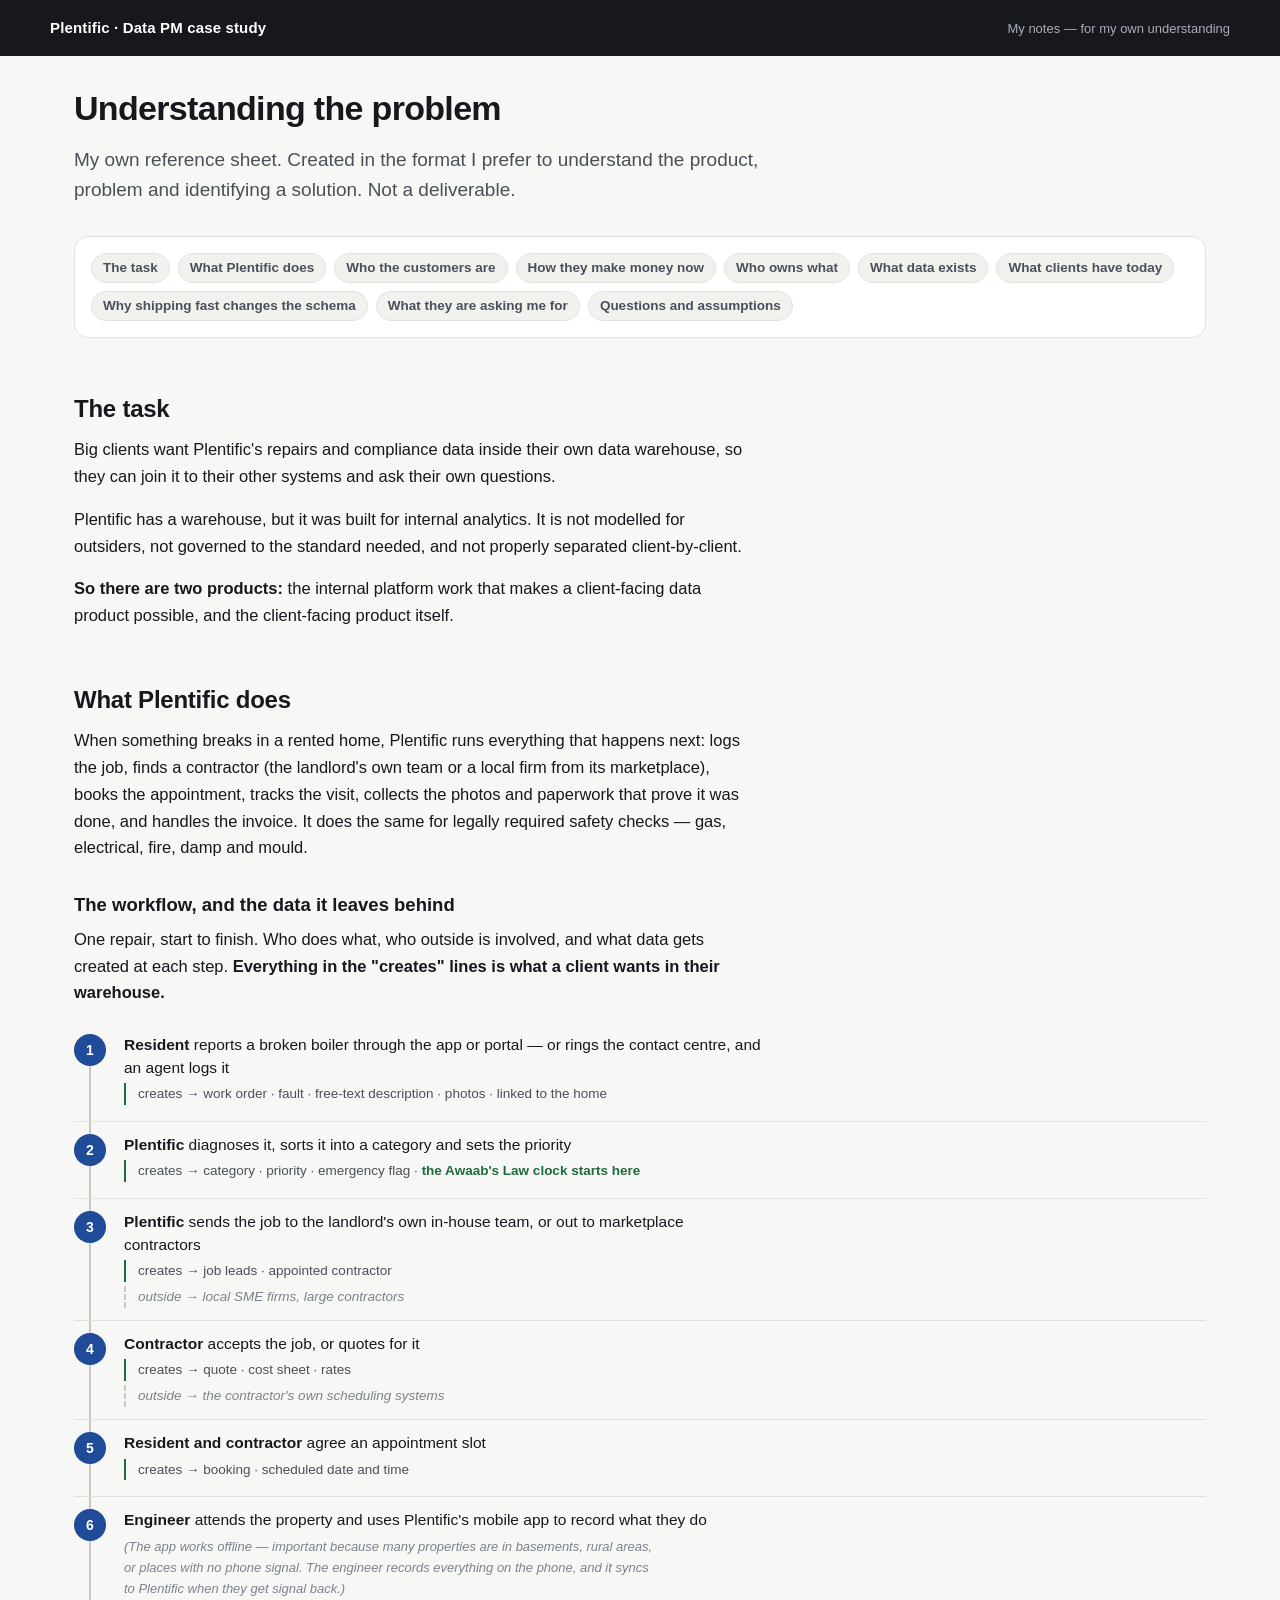
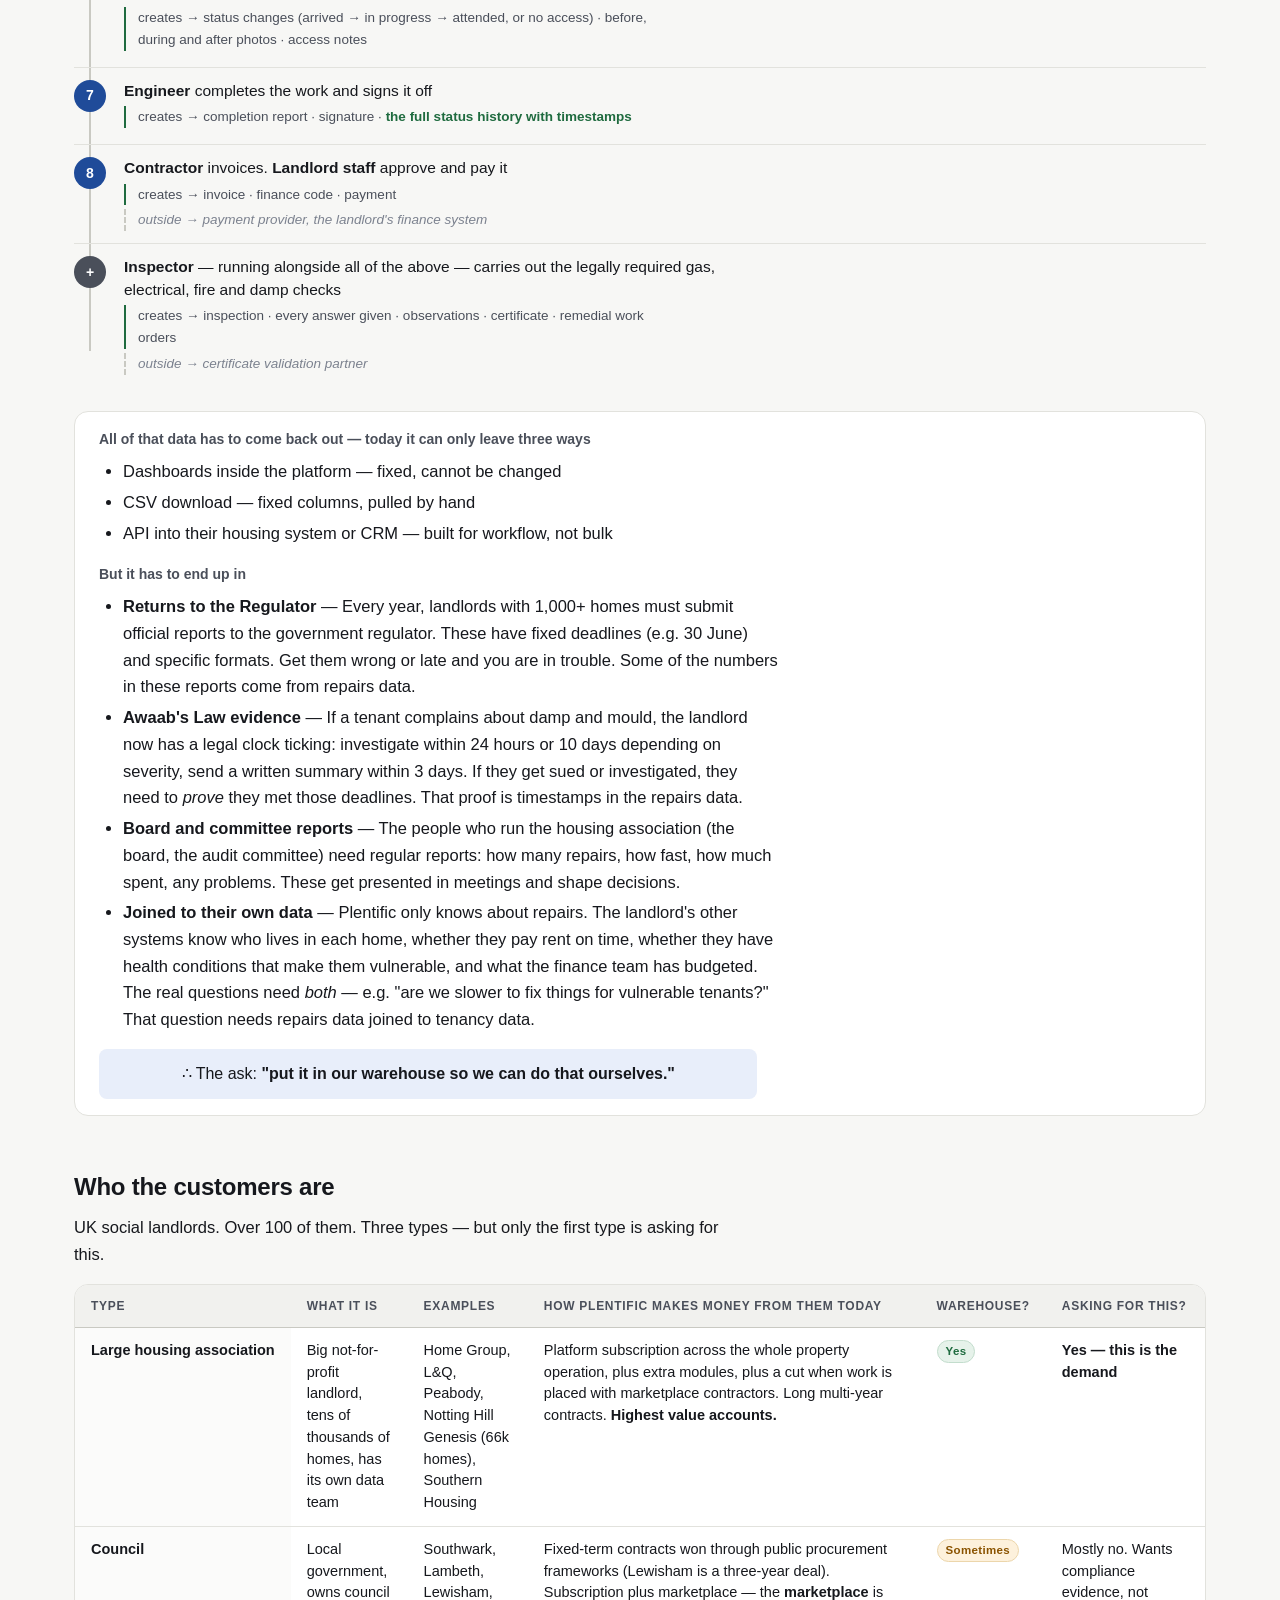
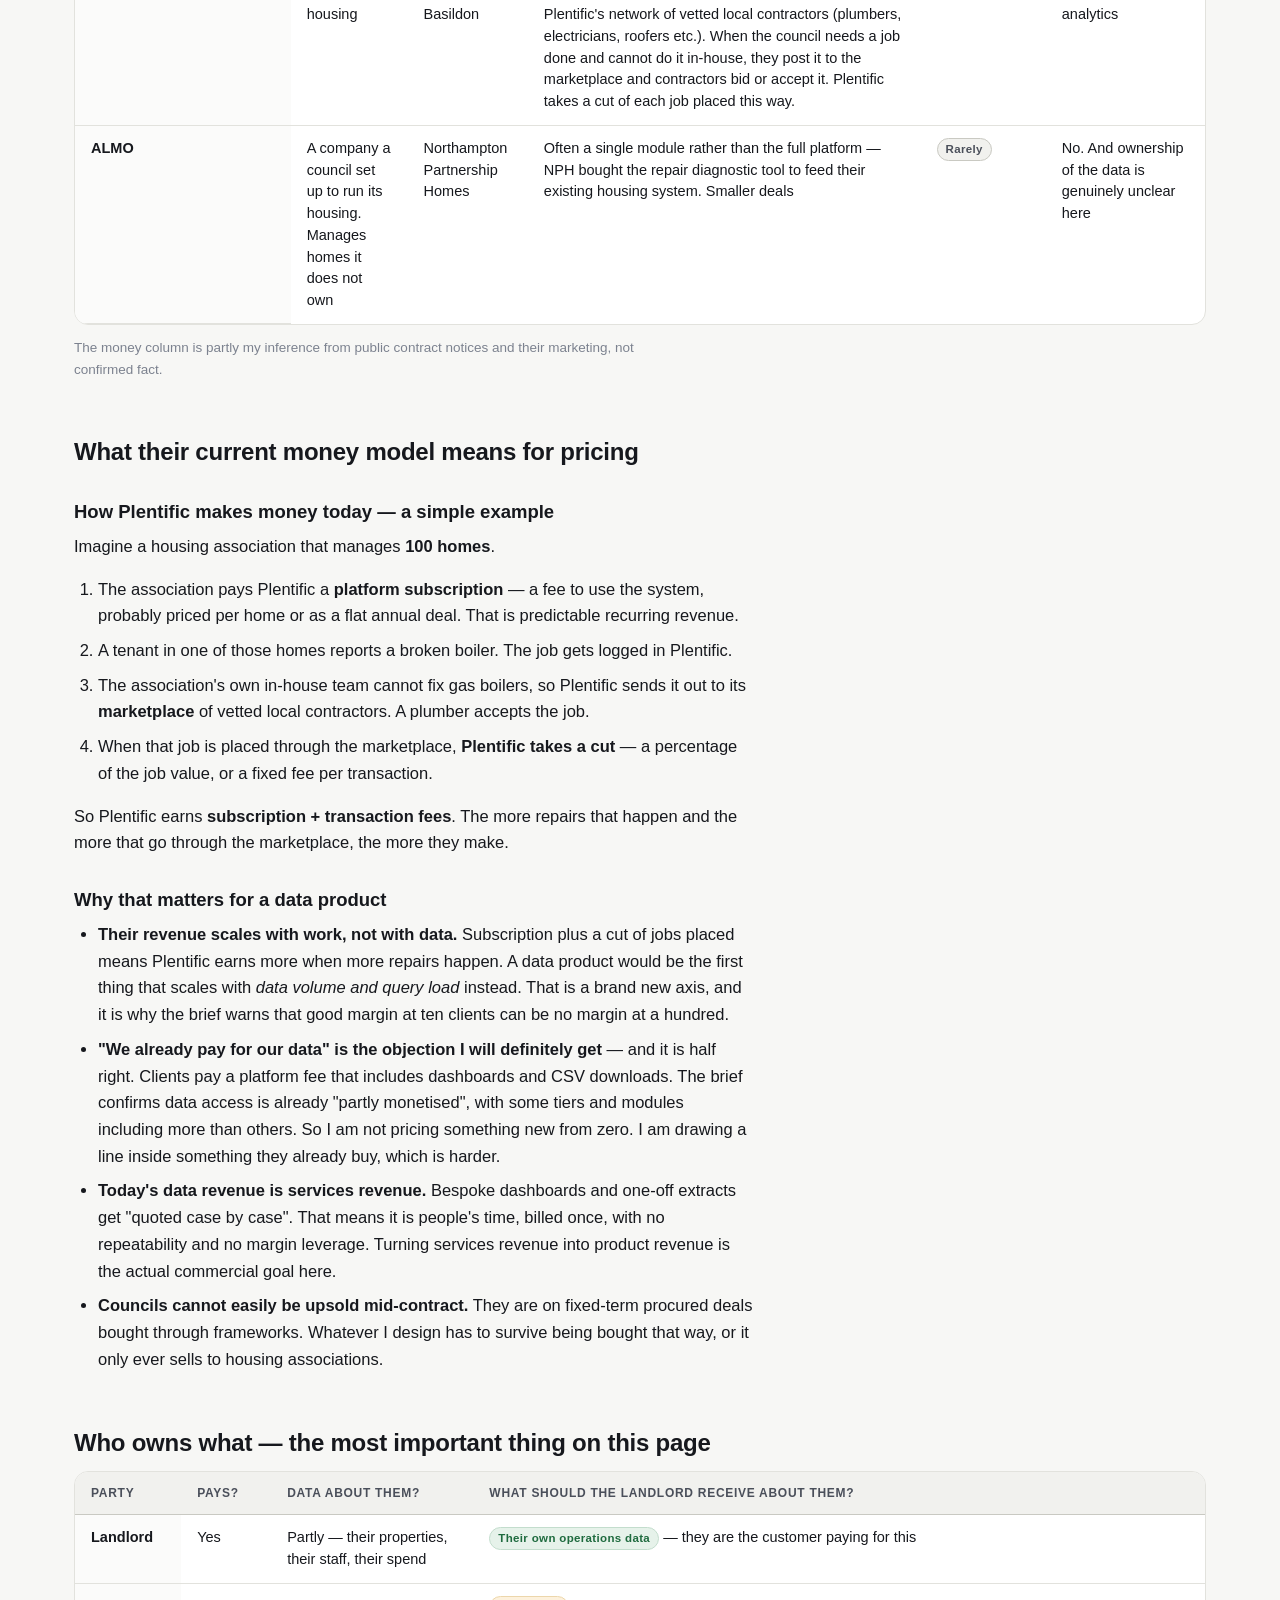
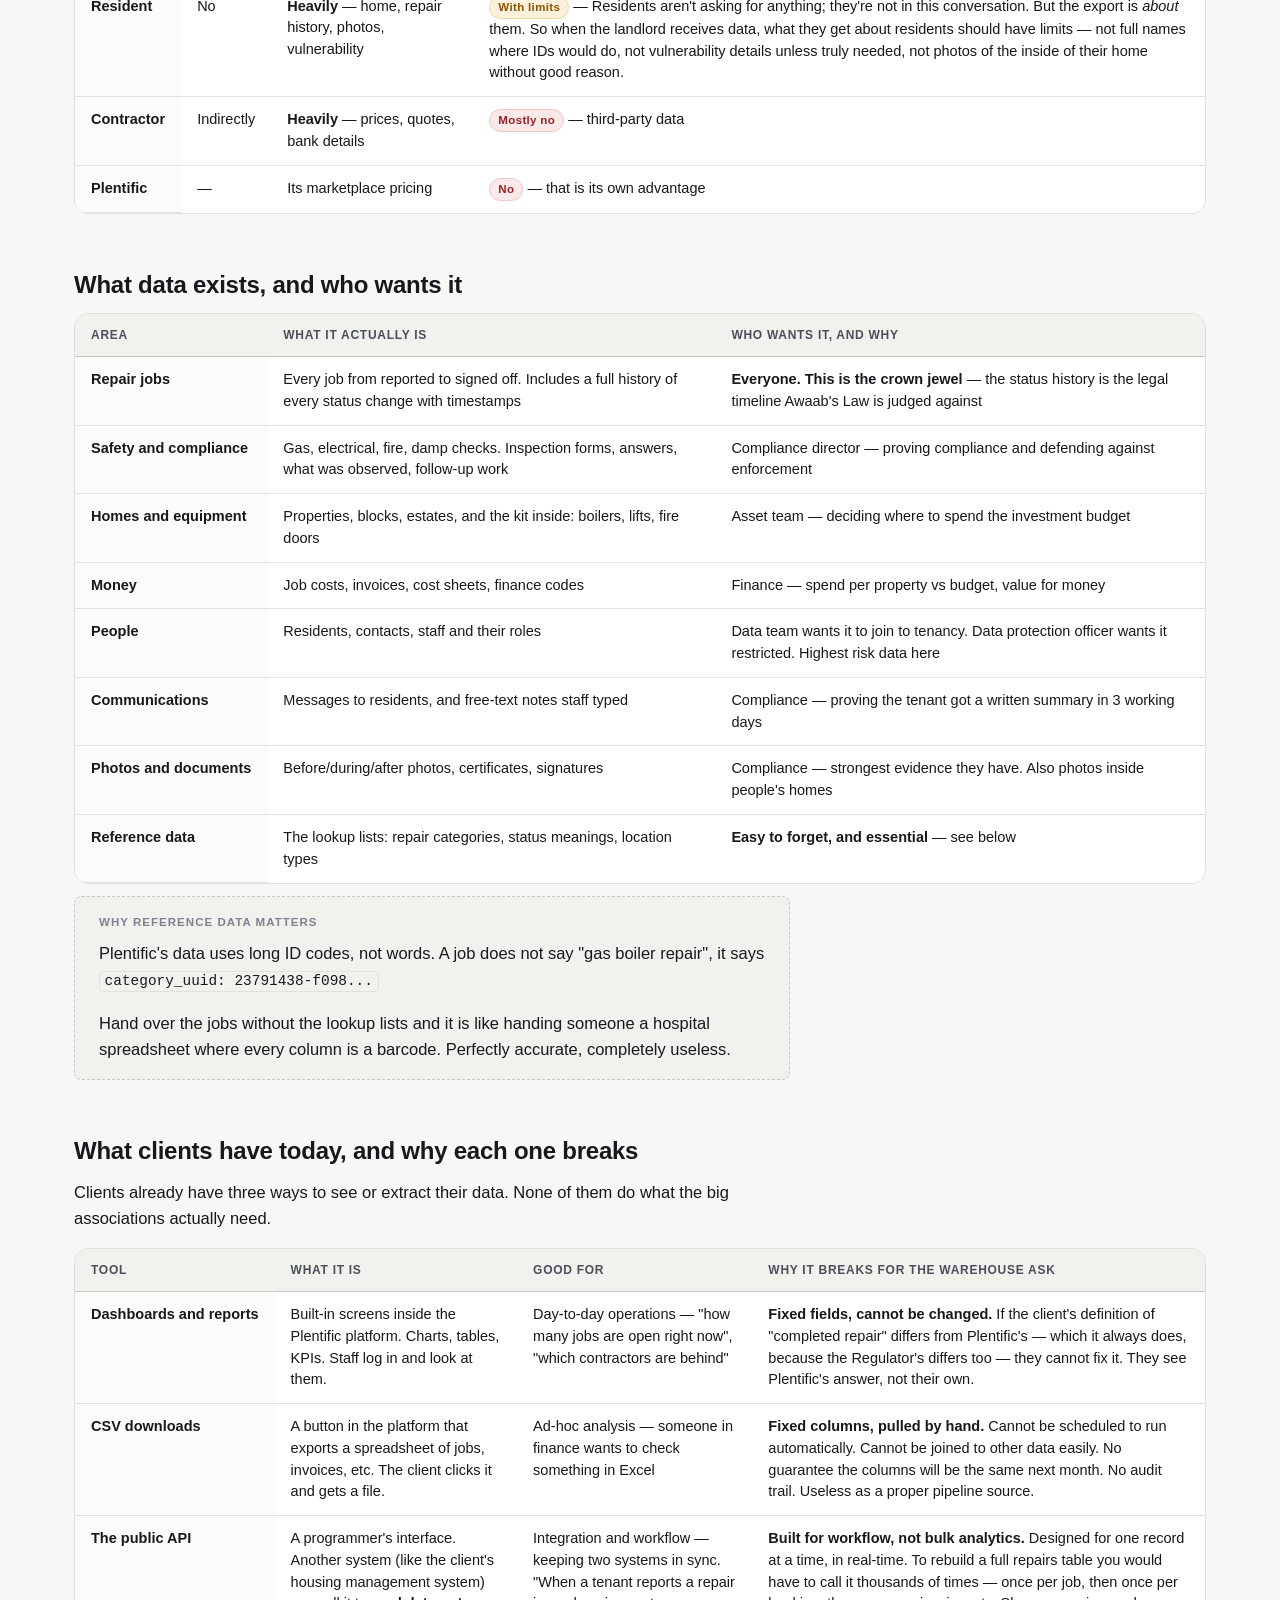
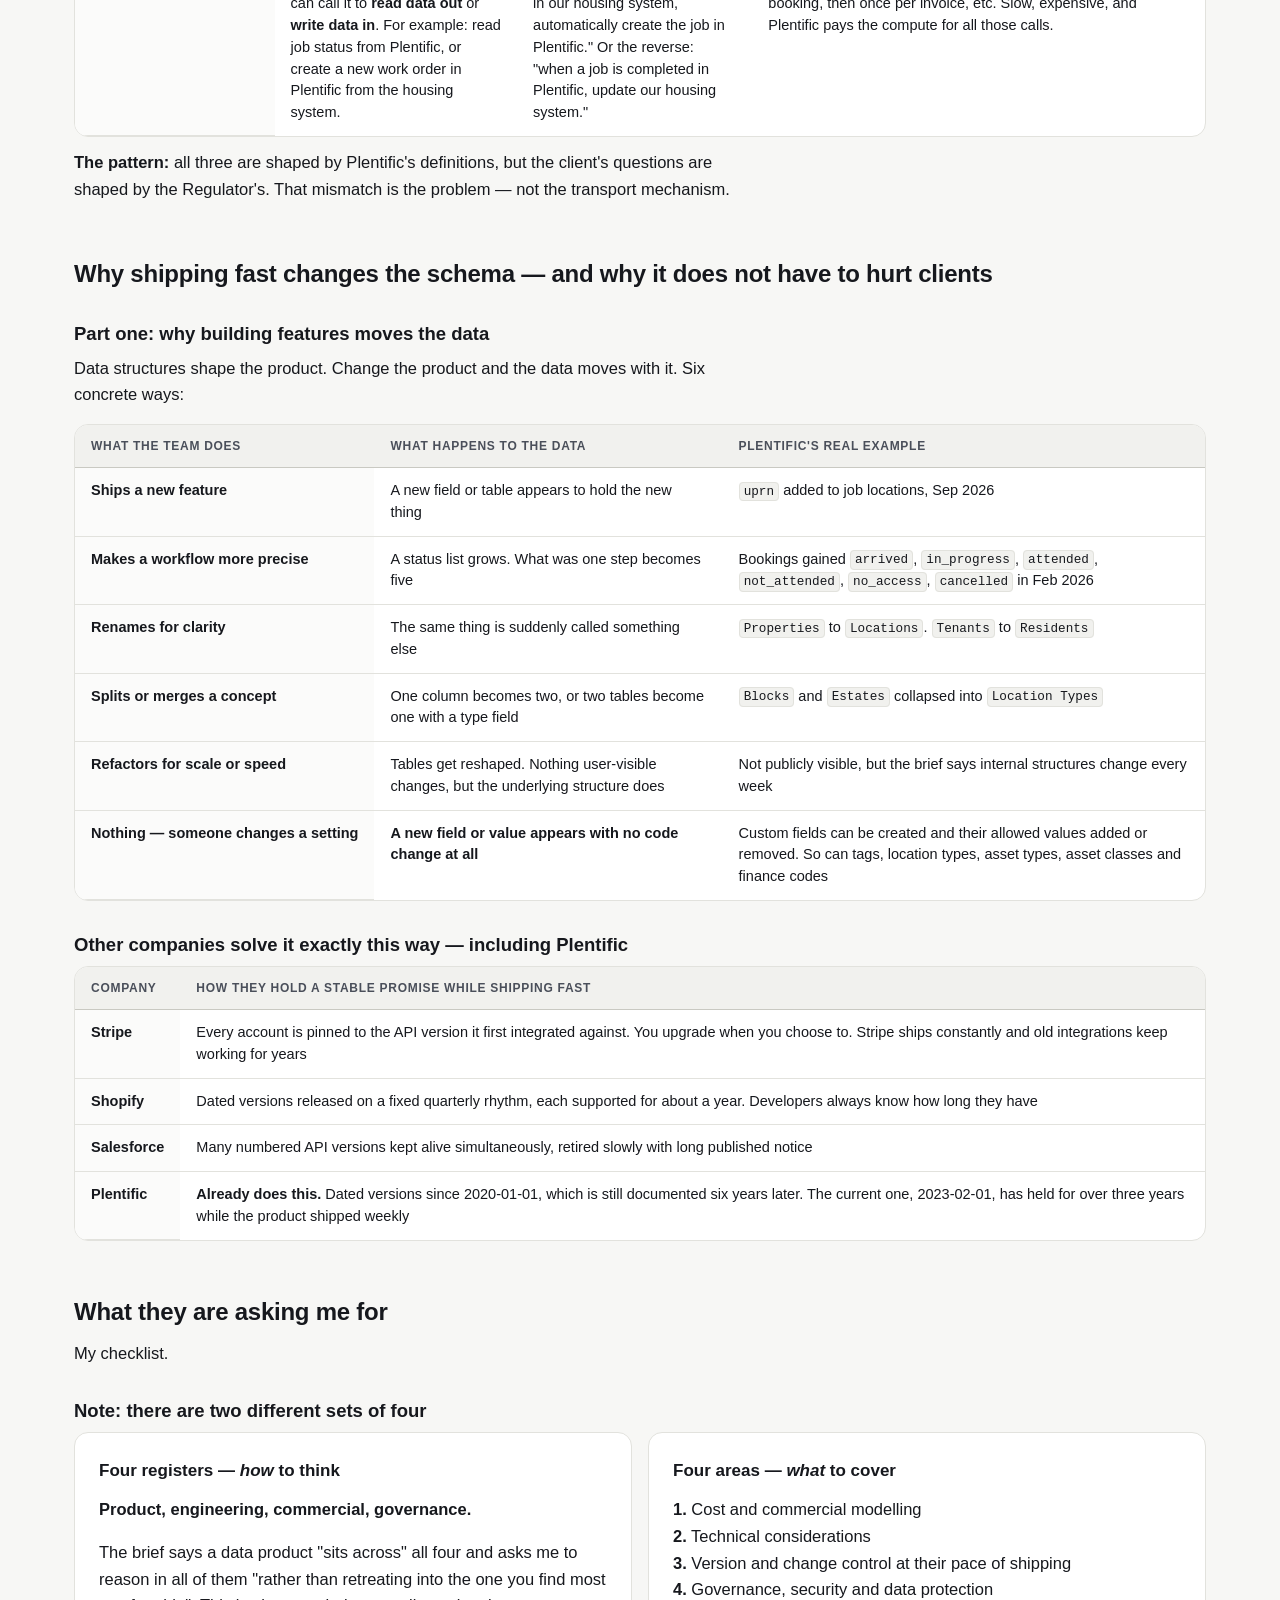
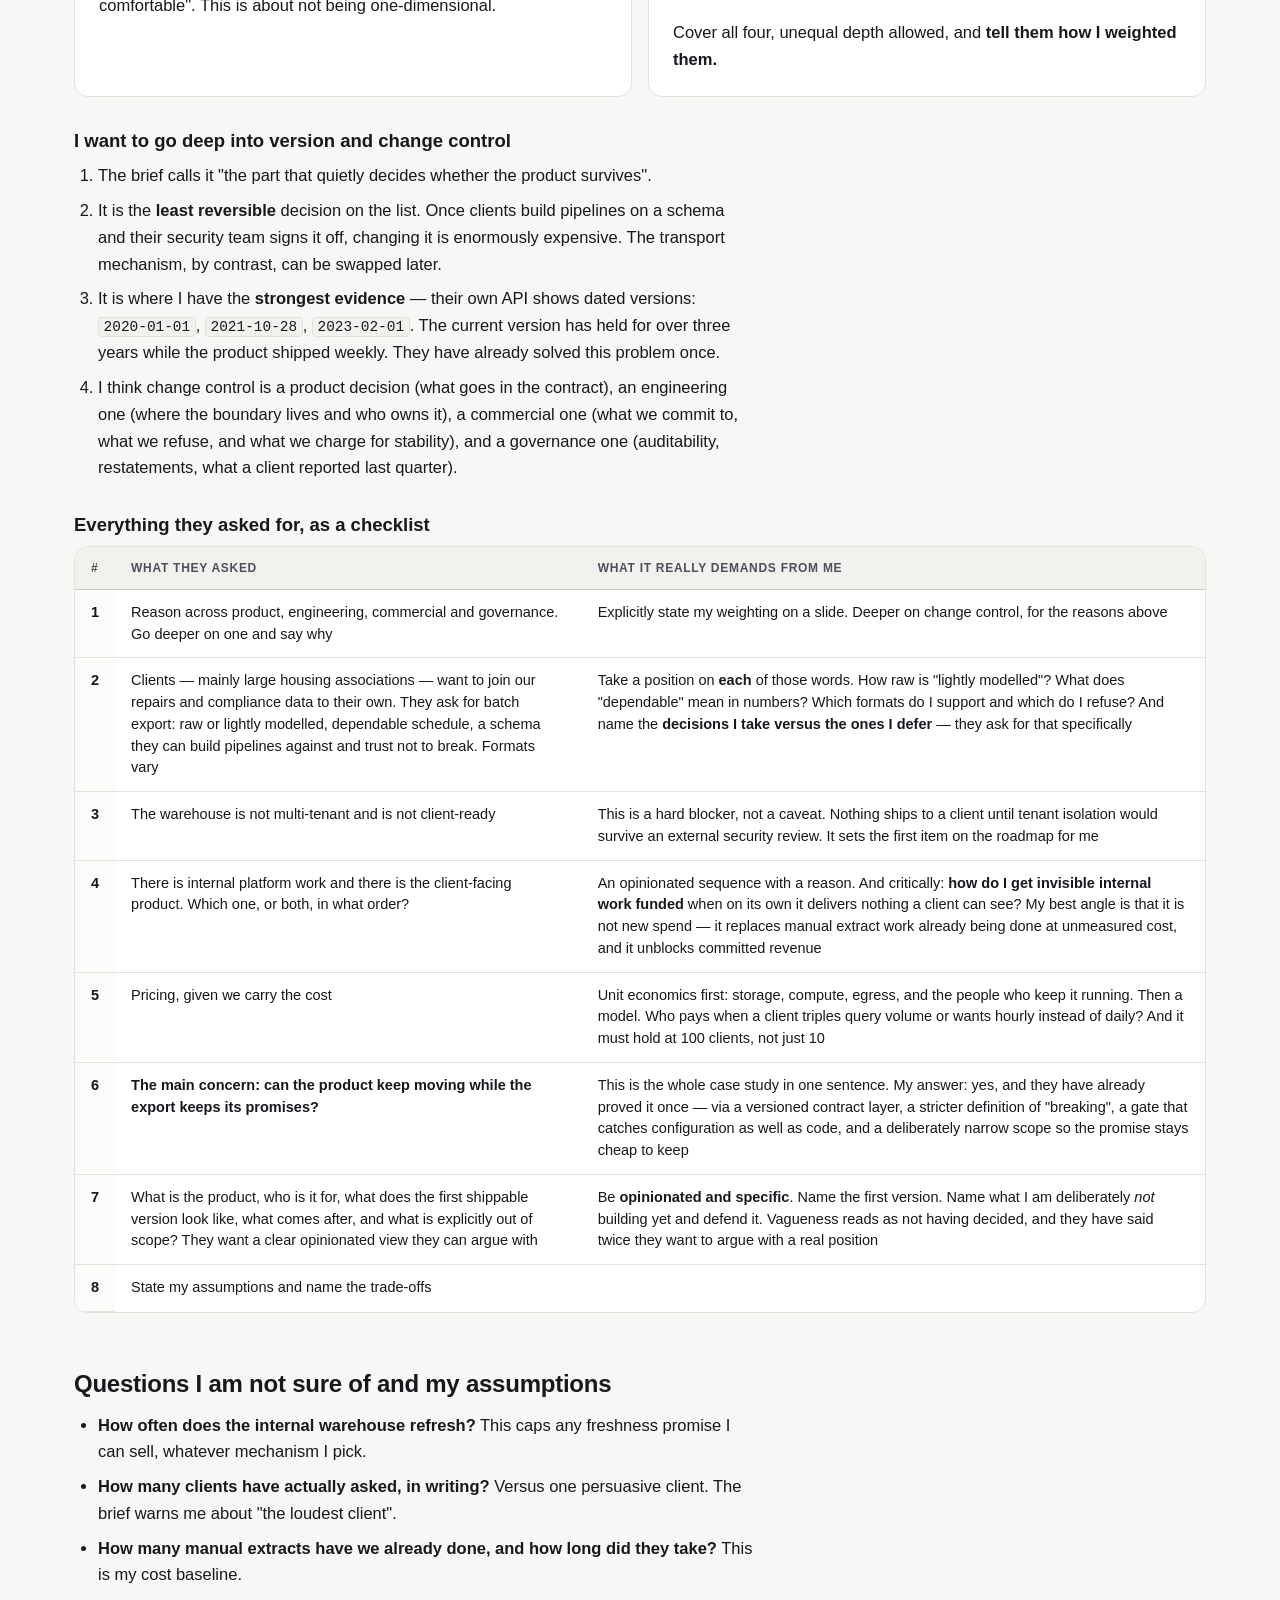
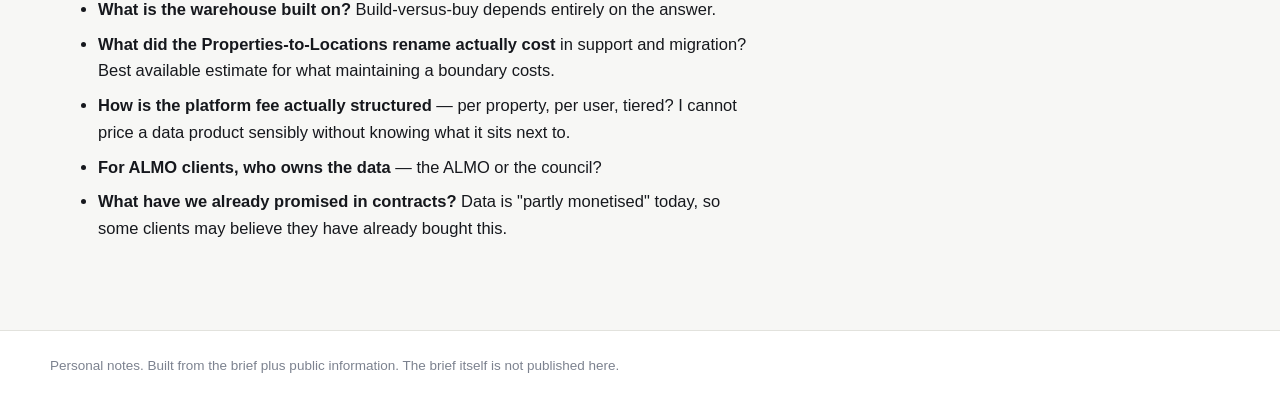
==== docs/index.html @ d7768566 "Remove provenance table and reminder callout Co-authored-by: Cursor <cursoragent@cursor.com>" ====
<!doctype html>
<html lang="en-GB">
<head>
<meta charset="utf-8">
<meta name="viewport" content="width=device-width, initial-scale=1">
<meta name="robots" content="noindex, nofollow">
<title>Plentific case study &mdash; my notes</title>
<link rel="stylesheet" href="assets/styles.css">
</head>
<body>
<a class="skip-link" href="#main">Skip to content</a>

<header class="masthead">
  <div class="masthead-inner">
    <p class="masthead-title">Plentific &middot; Data PM case study</p>
    <p class="masthead-meta">My notes &mdash; for my own understanding</p>
  </div>
</header>

<div class="shell shell-wide">
  <main class="content" id="main">

    <h1>Understanding the problem</h1>
    <p class="lede">
      My own reference sheet. Created in the format I prefer to understand the product, problem and
      identifying a solution. Not a deliverable.
    </p>

    <nav class="toc" aria-label="Contents">
      <a href="#task">The task</a>
      <a href="#does">What Plentific does</a>
      <a href="#who">Who the customers are</a>
      <a href="#money">How they make money now</a>
      <a href="#owns">Who owns what</a>
      <a href="#data">What data exists</a>
      <a href="#today">What clients have today</a>
      <a href="#schema">Why shipping fast changes the schema</a>
      <a href="#asks">What they are asking me for</a>
      <a href="#questions">Questions and assumptions</a>
    </nav>

    <h2 id="task">The task</h2>
    <p>
      Big clients want Plentific's repairs and compliance data inside their own data warehouse, so they can
      join it to their other systems and ask their own questions.
    </p>
    <p>
      Plentific has a warehouse, but it was built for internal analytics. It is not modelled for outsiders,
      not governed to the standard needed, and not properly separated client-by-client.
    </p>
    <p>
      <strong>So there are two products:</strong> the internal platform work that makes a client-facing data
      product possible, and the client-facing product itself.
    </p>

    <h2 id="does">What Plentific does</h2>
    <p>
      When something breaks in a rented home, Plentific runs everything that happens next: logs the job,
      finds a contractor (the landlord's own team or a local firm from its marketplace), books the
      appointment, tracks the visit, collects the photos and paperwork that prove it was done, and handles
      the       invoice. It does the same for legally required safety checks &mdash; gas, electrical, fire, damp
      and mould.
    </p>

    <h3>The workflow, and the data it leaves behind</h3>
    <p>
      One repair, start to finish. Who does what, who outside is involved, and what data gets created at
      each step. <strong>Everything in the "creates" lines is what a client wants in their warehouse.</strong>
    </p>

    <div class="flow">

      <div class="flow-step">
        <span class="flow-num">1</span>
        <p class="flow-act"><span class="flow-who">Resident</span> reports a broken boiler through the app or portal &mdash; or rings the contact centre, and an agent logs it</p>
        <p class="flow-data">creates &rarr; work order &middot; fault &middot; free-text description &middot; photos &middot; linked to the home</p>
      </div>

      <div class="flow-step">
        <span class="flow-num">2</span>
        <p class="flow-act"><span class="flow-who">Plentific</span> diagnoses it, sorts it into a category and sets the priority</p>
        <p class="flow-data">creates &rarr; category &middot; priority &middot; emergency flag &middot; <strong>the Awaab's Law clock starts here</strong></p>
      </div>

      <div class="flow-step">
        <span class="flow-num">3</span>
        <p class="flow-act"><span class="flow-who">Plentific</span> sends the job to the landlord's own in-house team, or out to marketplace contractors</p>
        <p class="flow-data">creates &rarr; job leads &middot; appointed contractor</p>
        <p class="flow-ext">outside &rarr; local SME firms, large contractors</p>
      </div>

      <div class="flow-step">
        <span class="flow-num">4</span>
        <p class="flow-act"><span class="flow-who">Contractor</span> accepts the job, or quotes for it</p>
        <p class="flow-data">creates &rarr; quote &middot; cost sheet &middot; rates</p>
        <p class="flow-ext">outside &rarr; the contractor's own scheduling systems</p>
      </div>

      <div class="flow-step">
        <span class="flow-num">5</span>
        <p class="flow-act"><span class="flow-who">Resident and contractor</span> agree an appointment slot</p>
        <p class="flow-data">creates &rarr; booking &middot; scheduled date and time</p>
      </div>

      <div class="flow-step">
        <span class="flow-num">6</span>
        <p class="flow-act"><span class="flow-who">Engineer</span> attends the property and uses Plentific's mobile app to record what they do</p>
        <p class="flow-note">(The app works offline &mdash; important because many properties are in basements, rural areas, or places with no phone signal. The engineer records everything on the phone, and it syncs to Plentific when they get signal back.)</p>
        <p class="flow-data">creates &rarr; status changes (arrived &rarr; in progress &rarr; attended, or no access) &middot; before, during and after photos &middot; access notes</p>
      </div>

      <div class="flow-step">
        <span class="flow-num">7</span>
        <p class="flow-act"><span class="flow-who">Engineer</span> completes the work and signs it off</p>
        <p class="flow-data">creates &rarr; completion report &middot; signature &middot; <strong>the full status history with timestamps</strong></p>
      </div>

      <div class="flow-step">
        <span class="flow-num">8</span>
        <p class="flow-act"><span class="flow-who">Contractor</span> invoices. <span class="flow-who">Landlord staff</span> approve and pay it</p>
        <p class="flow-data">creates &rarr; invoice &middot; finance code &middot; payment</p>
        <p class="flow-ext">outside &rarr; payment provider, the landlord's finance system</p>
      </div>

      <div class="flow-step is-parallel">
        <span class="flow-num">+</span>
        <p class="flow-act"><span class="flow-who">Inspector</span> &mdash; running alongside all of the above &mdash; carries out the legally required gas, electrical, fire and damp checks</p>
        <p class="flow-data">creates &rarr; inspection &middot; every answer given &middot; observations &middot; certificate &middot; remedial work orders</p>
        <p class="flow-ext">outside &rarr; certificate validation partner</p>
      </div>

    </div>

    <div class="flow-out">
      <p class="flow-out-title">All of that data has to come back out &mdash; today it can only leave three ways</p>
      <ul>
        <li>Dashboards inside the platform &mdash; fixed, cannot be changed</li>
        <li>CSV download &mdash; fixed columns, pulled by hand</li>
        <li>API into their housing system or CRM &mdash; built for workflow, not bulk</li>
      </ul>

      <p class="flow-out-title">But it has to end up in</p>
      <ul>
        <li>
          <strong>Returns to the Regulator</strong> &mdash; Every year, landlords with 1,000+ homes must
          submit official reports to the government regulator. These have fixed deadlines (e.g. 30 June)
          and specific formats. Get them wrong or late and you are in trouble. Some of the numbers in
          these reports come from repairs data.
        </li>
        <li>
          <strong>Awaab's Law evidence</strong> &mdash; If a tenant complains about damp and mould,
          the landlord now has a legal clock ticking: investigate within 24 hours or 10 days depending
          on severity, send a written summary within 3 days. If they get sued or investigated, they
          need to <em>prove</em> they met those deadlines. That proof is timestamps in the repairs data.
        </li>
        <li>
          <strong>Board and committee reports</strong> &mdash; The people who run the housing association
          (the board, the audit committee) need regular reports: how many repairs, how fast, how much
          spent, any problems. These get presented in meetings and shape decisions.
        </li>
        <li>
          <strong>Joined to their own data</strong> &mdash; Plentific only knows about repairs. The
          landlord's other systems know who lives in each home, whether they pay rent on time, whether
          they have health conditions that make them vulnerable, and what the finance team has budgeted.
          The real questions need <em>both</em> &mdash; e.g. "are we slower to fix things for vulnerable
          tenants?" That question needs repairs data joined to tenancy data.
        </li>
      </ul>

      <p class="flow-ask">
        &there4; The ask: <strong>"put it in our warehouse so we can do that ourselves."</strong>
      </p>
    </div>

    <h2 id="who">Who the customers are</h2>
    <p>UK social landlords. Over 100 of them. Three types &mdash; but only the first type is asking for this.</p>

    <div class="table-wrap">
      <table>
        <thead>
          <tr>
            <th scope="col">Type</th>
            <th scope="col">What it is</th>
            <th scope="col">Examples</th>
            <th scope="col">How Plentific makes money from them today</th>
            <th scope="col">Warehouse?</th>
            <th scope="col">Asking for this?</th>
          </tr>
        </thead>
        <tbody>
          <tr>
            <th scope="row">Large housing association</th>
            <td>Big not-for-profit landlord, tens of thousands of homes, has its own data team</td>
            <td>Home Group, L&amp;Q, Peabody, Notting Hill Genesis (66k homes), Southern Housing</td>
            <td>
              Platform subscription across the whole property operation, plus extra modules, plus a
              cut when work is placed with marketplace contractors. Long multi-year contracts.
              <strong>Highest value accounts.</strong>
            </td>
            <td><span class="pill pill-good">Yes</span></td>
            <td><strong>Yes &mdash; this is the demand</strong></td>
          </tr>
          <tr>
            <th scope="row">Council</th>
            <td>Local government, owns council housing</td>
            <td>Southwark, Lambeth, Lewisham, Basildon</td>
            <td>
              Fixed-term contracts won through public procurement frameworks (Lewisham is a three-year
              deal). Subscription plus marketplace &mdash; the <strong>marketplace</strong> is Plentific's
              network of vetted local contractors (plumbers, electricians, roofers etc.). When the council
              needs a job done and cannot do it in-house, they post it to the marketplace and contractors
              bid or accept it. Plentific takes a cut of each job placed this way.
            </td>
            <td><span class="pill pill-warn">Sometimes</span></td>
            <td>Mostly no. Wants compliance evidence, not analytics</td>
          </tr>
          <tr>
            <th scope="row">ALMO</th>
            <td>A company a council set up to run its housing. Manages homes it does not own</td>
            <td>Northampton Partnership Homes</td>
            <td>
              Often a single module rather than the full platform &mdash; NPH bought the repair
              diagnostic tool to feed their existing housing system. Smaller deals
            </td>
            <td><span class="pill pill-neutral">Rarely</span></td>
            <td>No. And ownership of the data is genuinely unclear here</td>
          </tr>
        </tbody>
      </table>
    </div>
    <p class="table-note">
      The money column is partly my inference from public contract notices and their marketing, not
      confirmed fact.
    </p>

    <h2 id="money">What their current money model means for pricing</h2>

    <h3>How Plentific makes money today &mdash; a simple example</h3>
    <p>
      Imagine a housing association that manages <strong>100 homes</strong>.
    </p>
    <ol>
      <li>
        The association pays Plentific a <strong>platform subscription</strong> &mdash; a fee to use the
        system, probably priced per home or as a flat annual deal. That is predictable recurring revenue.
      </li>
      <li>
        A tenant in one of those homes reports a broken boiler. The job gets logged in Plentific.
      </li>
      <li>
        The association's own in-house team cannot fix gas boilers, so Plentific sends it out to its
        <strong>marketplace</strong> of vetted local contractors. A plumber accepts the job.
      </li>
      <li>
        When that job is placed through the marketplace, <strong>Plentific takes a cut</strong> &mdash;
        a percentage of the job value, or a fixed fee per transaction.
      </li>
    </ol>
    <p>
      So Plentific earns <strong>subscription + transaction fees</strong>. The more repairs that happen and
      the more that go through the marketplace, the more they make.
    </p>

    <h3>Why that matters for a data product</h3>
    <ul>
      <li>
        <strong>Their revenue scales with work, not with data.</strong> Subscription plus a cut of jobs
        placed means Plentific earns more when more repairs happen. A data product would be the first thing
        that scales with <em>data volume and query load</em> instead. That is a brand new axis, and it is why
        the brief warns that good margin at ten clients can be no margin at a hundred.
      </li>
      <li>
        <strong>"We already pay for our data" is the objection I will definitely get</strong> &mdash; and it
        is half right. Clients pay a platform fee that includes dashboards and CSV downloads. The brief
        confirms data access is already "partly monetised", with some tiers and modules including more than
        others. So I am not pricing something new from zero. I am drawing a line inside something they
        already buy, which is harder.
      </li>
      <li>
        <strong>Today's data revenue is services revenue.</strong> Bespoke dashboards and one-off extracts
        get "quoted case by case". That means it is people's time, billed once, with no repeatability and no
        margin leverage. Turning services revenue into product revenue is the actual commercial goal here.
      </li>
      <li>
        <strong>Councils cannot easily be upsold mid-contract.</strong> They are on fixed-term procured
        deals bought through frameworks. Whatever I design has to survive being bought that way, or it only
        ever sells to housing associations.
      </li>
    </ul>

    <h2 id="owns">Who owns what &mdash; the most important thing on this page</h2>

    <div class="table-wrap">
      <table>
        <thead>
          <tr>
            <th scope="col">Party</th>
            <th scope="col">Pays?</th>
            <th scope="col">Data about them?</th>
            <th scope="col">What should the landlord receive about them?</th>
          </tr>
        </thead>
        <tbody>
          <tr>
            <th scope="row">Landlord</th>
            <td>Yes</td>
            <td>Partly &mdash; their properties, their staff, their spend</td>
            <td><span class="pill pill-good">Their own operations data</span> &mdash; they are the customer paying for this</td>
          </tr>
          <tr>
            <th scope="row">Resident</th>
            <td>No</td>
            <td><strong>Heavily</strong> &mdash; home, repair history, photos, vulnerability</td>
            <td>
              <span class="pill pill-warn">With limits</span> &mdash; Residents aren't asking for
              anything; they're not in this conversation. But the export is <em>about</em> them.
              So when the landlord receives data, what they get about residents should have limits
              &mdash; not full names where IDs would do, not vulnerability details unless truly
              needed, not photos of the inside of their home without good reason.
            </td>
          </tr>
          <tr>
            <th scope="row">Contractor</th>
            <td>Indirectly</td>
            <td><strong>Heavily</strong> &mdash; prices, quotes, bank details</td>
            <td><span class="pill pill-danger">Mostly no</span> &mdash; third-party data</td>
          </tr>
          <tr>
            <th scope="row">Plentific</th>
            <td>&mdash;</td>
            <td>Its marketplace pricing</td>
            <td><span class="pill pill-danger">No</span> &mdash; that is its own advantage</td>
          </tr>
        </tbody>
      </table>
    </div>

    <h2 id="data">What data exists, and who wants it</h2>

    <div class="table-wrap">
      <table>
        <thead>
          <tr>
            <th scope="col">Area</th>
            <th scope="col">What it actually is</th>
            <th scope="col">Who wants it, and why</th>
          </tr>
        </thead>
        <tbody>
          <tr>
            <th scope="row">Repair jobs</th>
            <td>Every job from reported to signed off. Includes a full history of every status change with timestamps</td>
            <td><strong>Everyone. This is the crown jewel</strong> &mdash; the status history is the legal timeline Awaab's Law is judged against</td>
          </tr>
          <tr>
            <th scope="row">Safety and compliance</th>
            <td>Gas, electrical, fire, damp checks. Inspection forms, answers, what was observed, follow-up work</td>
            <td>Compliance director &mdash; proving compliance and defending against enforcement</td>
          </tr>
          <tr>
            <th scope="row">Homes and equipment</th>
            <td>Properties, blocks, estates, and the kit inside: boilers, lifts, fire doors</td>
            <td>Asset team &mdash; deciding where to spend the investment budget</td>
          </tr>
          <tr>
            <th scope="row">Money</th>
            <td>Job costs, invoices, cost sheets, finance codes</td>
            <td>Finance &mdash; spend per property vs budget, value for money</td>
          </tr>
          <tr>
            <th scope="row">People</th>
            <td>Residents, contacts, staff and their roles</td>
            <td>Data team wants it to join to tenancy. Data protection officer wants it restricted. Highest risk data here</td>
          </tr>
          <tr>
            <th scope="row">Communications</th>
            <td>Messages to residents, and free-text notes staff typed</td>
            <td>Compliance &mdash; proving the tenant got a written summary in 3 working days</td>
          </tr>
          <tr>
            <th scope="row">Photos and documents</th>
            <td>Before/during/after photos, certificates, signatures</td>
            <td>Compliance &mdash; strongest evidence they have. Also photos inside people's homes</td>
          </tr>
          <tr>
            <th scope="row">Reference data</th>
            <td>The lookup lists: repair categories, status meanings, location types</td>
            <td><strong>Easy to forget, and essential</strong> &mdash; see below</td>
          </tr>
        </tbody>
      </table>
    </div>

    <div class="analogy">
      <span class="analogy-label">Why reference data matters</span>
      <p>
        Plentific's data uses long ID codes, not words. A job does not say "gas boiler repair", it says
        <code>category_uuid: 23791438-f098...</code>
      </p>
      <p>
        Hand over the jobs without the lookup lists and it is like handing someone a hospital spreadsheet
        where every column is a barcode. Perfectly accurate, completely useless.
      </p>
    </div>

    <h2 id="today">What clients have today, and why each one breaks</h2>
    <p>
      Clients already have three ways to see or extract their data. None of them do what the big
      associations actually need.
    </p>

    <div class="table-wrap">
      <table>
        <thead>
          <tr>
            <th scope="col">Tool</th>
            <th scope="col">What it is</th>
            <th scope="col">Good for</th>
            <th scope="col">Why it breaks for the warehouse ask</th>
          </tr>
        </thead>
        <tbody>
          <tr>
            <th scope="row">Dashboards and reports</th>
            <td>
              Built-in screens inside the Plentific platform. Charts, tables, KPIs. Staff log in and
              look at them.
            </td>
            <td>
              Day-to-day operations &mdash; "how many jobs are open right now", "which contractors
              are behind"
            </td>
            <td>
              <strong>Fixed fields, cannot be changed.</strong> If the client's definition of
              "completed repair" differs from Plentific's &mdash; which it always does, because the
              Regulator's differs too &mdash; they cannot fix it. They see Plentific's answer, not
              their own.
            </td>
          </tr>
          <tr>
            <th scope="row">CSV downloads</th>
            <td>
              A button in the platform that exports a spreadsheet of jobs, invoices, etc. The client
              clicks it and gets a file.
            </td>
            <td>
              Ad-hoc analysis &mdash; someone in finance wants to check something in Excel
            </td>
            <td>
              <strong>Fixed columns, pulled by hand.</strong> Cannot be scheduled to run automatically.
              Cannot be joined to other data easily. No guarantee the columns will be the same next
              month. No audit trail. Useless as a proper pipeline source.
            </td>
          </tr>
          <tr>
            <th scope="row">The public API</th>
            <td>
              A programmer's interface. Another system (like the client's housing management system)
              can call it to <strong>read data out</strong> or <strong>write data in</strong>.
              For example: read job status from Plentific, or create a new work order in Plentific
              from the housing system.
            </td>
            <td>
              Integration and workflow &mdash; keeping two systems in sync. "When a tenant reports
              a repair in our housing system, automatically create the job in Plentific." Or the
              reverse: "when a job is completed in Plentific, update our housing system."
            </td>
            <td>
              <strong>Built for workflow, not bulk analytics.</strong> Designed for one record at
              a time, in real-time. To rebuild a full repairs table you would have to call it
              thousands of times &mdash; once per job, then once per booking, then once per invoice,
              etc. Slow, expensive, and Plentific pays the compute for all those calls.
            </td>
          </tr>
        </tbody>
      </table>
    </div>

    <p>
      <strong>The pattern:</strong> all three are shaped by Plentific's definitions, but the client's
      questions are shaped by the Regulator's. That mismatch is the problem &mdash; not the transport
      mechanism.
    </p>

    <h2 id="schema">Why shipping fast changes the schema &mdash; and why it does not have to hurt clients</h2>

    <h3>Part one: why building features moves the data</h3>
    <p>
      Data structures shape the product. Change the product and the data moves with it. Six concrete ways:
    </p>

    <div class="table-wrap">
      <table>
        <thead>
          <tr>
            <th scope="col">What the team does</th>
            <th scope="col">What happens to the data</th>
            <th scope="col">Plentific's real example</th>
          </tr>
        </thead>
        <tbody>
          <tr>
            <th scope="row">Ships a new feature</th>
            <td>A new field or table appears to hold the new thing</td>
            <td><code>uprn</code> added to job locations, Sep 2026</td>
          </tr>
          <tr>
            <th scope="row">Makes a workflow more precise</th>
            <td>A status list grows. What was one step becomes five</td>
            <td>Bookings gained <code>arrived</code>, <code>in_progress</code>, <code>attended</code>, <code>not_attended</code>, <code>no_access</code>, <code>cancelled</code> in Feb 2026</td>
          </tr>
          <tr>
            <th scope="row">Renames for clarity</th>
            <td>The same thing is suddenly called something else</td>
            <td><code>Properties</code> to <code>Locations</code>. <code>Tenants</code> to <code>Residents</code></td>
          </tr>
          <tr>
            <th scope="row">Splits or merges a concept</th>
            <td>One column becomes two, or two tables become one with a type field</td>
            <td><code>Blocks</code> and <code>Estates</code> collapsed into <code>Location Types</code></td>
          </tr>
          <tr>
            <th scope="row">Refactors for scale or speed</th>
            <td>Tables get reshaped. Nothing user-visible changes, but the underlying structure does</td>
            <td>Not publicly visible, but the brief says internal structures change every week</td>
          </tr>
          <tr>
            <th scope="row">Nothing &mdash; someone changes a setting</th>
            <td><strong>A new field or value appears with no code change at all</strong></td>
            <td>Custom fields can be created and their allowed values added or removed. So can tags, location types, asset types, asset classes and finance codes</td>
          </tr>
        </tbody>
      </table>
    </div>

    <h3>Other companies solve it exactly this way &mdash; including Plentific</h3>

    <div class="table-wrap">
      <table>
        <thead>
          <tr>
            <th scope="col">Company</th>
            <th scope="col">How they hold a stable promise while shipping fast</th>
          </tr>
        </thead>
        <tbody>
          <tr>
            <th scope="row">Stripe</th>
            <td>Every account is pinned to the API version it first integrated against. You upgrade when you choose to. Stripe ships constantly and old integrations keep working for years</td>
          </tr>
          <tr>
            <th scope="row">Shopify</th>
            <td>Dated versions released on a fixed quarterly rhythm, each supported for about a year. Developers always know how long they have</td>
          </tr>
          <tr>
            <th scope="row">Salesforce</th>
            <td>Many numbered API versions kept alive simultaneously, retired slowly with long published notice</td>
          </tr>
          <tr>
            <th scope="row"><strong>Plentific</strong></th>
            <td><strong>Already does this.</strong> Dated versions since 2020-01-01, which is still documented six years later. The current one, 2023-02-01, has held for over three years while the product shipped weekly</td>
          </tr>
        </tbody>
      </table>
    </div>

    <h2 id="asks">What they are asking me for</h2>
    <p>
      My checklist.
    </p>

    <h3>Note: there are two different sets of four</h3>

    <div class="split">
      <div class="card">
        <p class="card-title">Four registers &mdash; <em>how</em> to think</p>
        <p>
          <strong>Product, engineering, commercial, governance.</strong>
        </p>
        <p>
          The brief says a data product "sits across" all four and asks me to reason in all of them
          "rather than retreating into the one you find most comfortable". This is about not being
          one-dimensional.
        </p>
      </div>
      <div class="card">
        <p class="card-title">Four areas &mdash; <em>what</em> to cover</p>
        <p>
          <strong>1.</strong> Cost and commercial modelling<br>
          <strong>2.</strong> Technical considerations<br>
          <strong>3.</strong> Version and change control at their pace of shipping<br>
          <strong>4.</strong> Governance, security and data protection
        </p>
        <p>
          Cover all four, unequal depth allowed, and <strong>tell them how I weighted them.</strong>
        </p>
      </div>
    </div>

    <h3>I want to go deep into version and change control</h3>
    <ol>
      <li>The brief calls it "the part that quietly decides whether the product survives".</li>
      <li>It is the <strong>least reversible</strong> decision on the list. Once clients build pipelines on a schema and their security team signs it off, changing it is enormously expensive. The transport mechanism, by contrast, can be swapped later.</li>
      <li>It is where I have the <strong>strongest evidence</strong> &mdash; their own API shows dated versions: <code>2020-01-01</code>, <code>2021-10-28</code>, <code>2023-02-01</code>. The current version has held for over three years while the product shipped weekly. They have already solved this problem once.</li>
      <li>
        I think change control is a product decision (what goes in the contract), an engineering one (where
        the boundary lives and who owns it), a commercial one (what we commit to, what we refuse, and what we
        charge for stability), and a governance one (auditability, restatements, what a client reported last
        quarter).
      </li>
    </ol>

    <h3>Everything they asked for, as a checklist</h3>

    <div class="table-wrap">
      <table>
        <thead>
          <tr>
            <th scope="col">#</th>
            <th scope="col">What they asked</th>
            <th scope="col">What it really demands from me</th>
          </tr>
        </thead>
        <tbody>
          <tr>
            <th scope="row">1</th>
            <td>Reason across product, engineering, commercial and governance. Go deeper on one and say why</td>
            <td>Explicitly state my weighting on a slide. Deeper on change control, for the reasons above</td>
          </tr>
          <tr>
            <th scope="row">2</th>
            <td>Clients &mdash; mainly large housing associations &mdash; want to join our repairs and compliance data to their own. They ask for batch export: raw or lightly modelled, dependable schedule, a schema they can build pipelines against and trust not to break. Formats vary</td>
            <td>
              Take a position on <strong>each</strong> of those words. How raw is "lightly modelled"?
              What does "dependable" mean in numbers? Which formats do I support and which do I refuse?
              And name the <strong>decisions I take versus the ones I defer</strong> &mdash; they ask for
              that specifically
            </td>
          </tr>
          <tr>
            <th scope="row">3</th>
            <td>The warehouse is not multi-tenant and is not client-ready</td>
            <td>This is a hard blocker, not a caveat. Nothing ships to a client until tenant isolation would survive an external security review. It sets the first item on the roadmap for me</td>
          </tr>
          <tr>
            <th scope="row">4</th>
            <td>There is internal platform work and there is the client-facing product. Which one, or both, in what order?</td>
            <td>
              An opinionated sequence with a reason. And critically: <strong>how do I get invisible internal
              work funded</strong> when on its own it delivers nothing a client can see? My best angle is
              that it is not new spend &mdash; it replaces manual extract work already being done at
              unmeasured cost, and it unblocks committed revenue
            </td>
          </tr>
          <tr>
            <th scope="row">5</th>
            <td>Pricing, given we carry the cost</td>
            <td>
              Unit economics first: storage, compute, egress, and the people who keep it running. Then a
              model. Who pays when a client triples query volume or wants hourly instead of daily? And it
              must hold at 100 clients, not just 10
            </td>
          </tr>
          <tr>
            <th scope="row">6</th>
            <td><strong>The main concern: can the product keep moving while the export keeps its promises?</strong></td>
            <td>
              This is the whole case study in one sentence. My answer: yes, and they have already proved it
              once &mdash; via a versioned contract layer, a stricter definition of "breaking", a gate that
              catches configuration as well as code, and a deliberately narrow scope so the promise stays
              cheap to keep
            </td>
          </tr>
          <tr>
            <th scope="row">7</th>
            <td>What is the product, who is it for, what does the first shippable version look like, what comes after, and what is explicitly out of scope? They want a clear opinionated view they can argue with</td>
            <td>
              Be <strong>opinionated and specific</strong>. Name the first version. Name what I am
              deliberately <em>not</em> building yet and defend it. Vagueness reads as not having decided,
              and they have said twice they want to argue with a real position
            </td>
          </tr>
          <tr>
            <th scope="row">8</th>
            <td>State my assumptions and name the trade-offs</td>
            <td></td>
          </tr>
        </tbody>
      </table>
    </div>

    <h2 id="questions">Questions I am not sure of and my assumptions</h2>
    <ul>
      <li><strong>How often does the internal warehouse refresh?</strong> This caps any freshness promise I can sell, whatever mechanism I pick.</li>
      <li><strong>How many clients have actually asked, in writing?</strong> Versus one persuasive client. The brief warns me about "the loudest client".</li>
      <li><strong>How many manual extracts have we already done, and how long did they take?</strong> This is my cost baseline.</li>
      <li><strong>What is the warehouse built on?</strong> Build-versus-buy depends entirely on the answer.</li>
      <li><strong>What did the Properties-to-Locations rename actually cost</strong> in support and migration? Best available estimate for what maintaining a boundary costs.</li>
      <li><strong>How is the platform fee actually structured</strong> &mdash; per property, per user, tiered? I cannot price a data product sensibly without knowing what it sits next to.</li>
      <li><strong>For ALMO clients, who owns the data</strong> &mdash; the ALMO or the council?</li>
      <li><strong>What have we already promised in contracts?</strong> Data is "partly monetised" today, so some clients may believe they have already bought this.</li>
    </ul>

  </main>
</div>

<footer class="site-footer">
  <div class="site-footer-inner">
    <p>Personal notes. Built from the brief plus public information. The brief itself is not published here.</p>
  </div>
</footer>

</body>
</html>
---- docs/assets/styles.css ----
:root {
  /* Colour tokens */
  --c-bg: #f7f7f5;
  --c-surface: #ffffff;
  --c-surface-alt: #f1f1ee;
  --c-ink: #16181d;
  --c-ink-soft: #4a4f5a;
  --c-ink-faint: #7c828f;
  --c-line: #e2e2dd;
  --c-line-strong: #c9c9c2;

  --c-accent: #1f4b99;
  --c-accent-soft: #e8eefa;
  --c-accent-ink: #14356e;

  --c-warn: #8a5300;
  --c-warn-soft: #fdf1dc;
  --c-danger: #9b2226;
  --c-danger-soft: #fbe9e9;
  --c-good: #1f6b3f;
  --c-good-soft: #e6f2ea;

  /* Type */
  --font-sans: -apple-system, BlinkMacSystemFont, "Segoe UI", Inter, Roboto, Helvetica, Arial, sans-serif;
  --font-mono: ui-monospace, SFMono-Regular, "SF Mono", Menlo, Consolas, monospace;

  /* Space */
  --s-1: 4px;
  --s-2: 8px;
  --s-3: 12px;
  --s-4: 16px;
  --s-5: 24px;
  --s-6: 32px;
  --s-7: 48px;
  --s-8: 72px;

  --radius: 8px;
  --radius-lg: 14px;
  --maxw: 1180px;
  --sidebar: 260px;
}

*,
*::before,
*::after {
  box-sizing: border-box;
}

html {
  scroll-behavior: smooth;
  scroll-padding-top: var(--s-6);
}

body {
  margin: 0;
  background: var(--c-bg);
  color: var(--c-ink);
  font-family: var(--font-sans);
  font-size: 16.5px;
  line-height: 1.62;
  -webkit-font-smoothing: antialiased;
}

/* ---------- Layout ---------- */

.masthead {
  background: var(--c-ink);
  color: #fff;
  padding: var(--s-4) var(--s-5);
}

.masthead-inner {
  max-width: var(--maxw);
  margin: 0 auto;
  display: flex;
  flex-wrap: wrap;
  gap: var(--s-3) var(--s-5);
  align-items: baseline;
  justify-content: space-between;
}

.masthead-title {
  font-size: 15px;
  font-weight: 650;
  letter-spacing: 0.01em;
  margin: 0;
}

.masthead-meta {
  font-size: 13px;
  color: #a8adb8;
  margin: 0;
}

.masthead a {
  color: #d6e2f7;
}

.shell {
  max-width: var(--maxw);
  margin: 0 auto;
  padding: var(--s-6) var(--s-5) var(--s-8);
  display: grid;
  grid-template-columns: var(--sidebar) minmax(0, 1fr);
  gap: var(--s-7);
  align-items: start;
}

.shell.shell-wide {
  grid-template-columns: minmax(0, 1fr);
}

/* ---------- Sidebar nav ---------- */

.sidenav {
  position: sticky;
  top: var(--s-5);
  font-size: 14.5px;
}

.sidenav h2 {
  font-size: 11px;
  text-transform: uppercase;
  letter-spacing: 0.09em;
  color: var(--c-ink-faint);
  margin: 0 0 var(--s-3);
  font-weight: 700;
}

.sidenav ol {
  list-style: none;
  margin: 0 0 var(--s-5);
  padding: 0;
  border-left: 2px solid var(--c-line);
}

.sidenav li {
  margin: 0;
}

.sidenav a {
  display: block;
  padding: var(--s-2) var(--s-3);
  color: var(--c-ink-soft);
  text-decoration: none;
  border-left: 2px solid transparent;
  margin-left: -2px;
  line-height: 1.35;
}

.sidenav a:hover {
  color: var(--c-accent);
  background: var(--c-accent-soft);
}

.sidenav a[aria-current="page"] {
  color: var(--c-accent-ink);
  font-weight: 650;
  border-left-color: var(--c-accent);
  background: var(--c-accent-soft);
}

.sidenav .step-num {
  display: inline-block;
  min-width: 1.6em;
  color: var(--c-ink-faint);
  font-variant-numeric: tabular-nums;
  font-weight: 600;
}

.sidenav a[aria-current="page"] .step-num {
  color: var(--c-accent);
}

.sidenav-note {
  font-size: 13px;
  color: var(--c-ink-faint);
  border-top: 1px solid var(--c-line);
  padding-top: var(--s-4);
}

/* ---------- Content ---------- */

.content {
  min-width: 0;
}

.eyebrow {
  font-size: 12px;
  text-transform: uppercase;
  letter-spacing: 0.1em;
  font-weight: 700;
  color: var(--c-accent);
  margin: 0 0 var(--s-2);
}

h1 {
  font-size: 34px;
  line-height: 1.2;
  letter-spacing: -0.02em;
  margin: 0 0 var(--s-4);
  font-weight: 700;
}

.lede {
  font-size: 19px;
  line-height: 1.55;
  color: var(--c-ink-soft);
  margin: 0 0 var(--s-6);
  max-width: 68ch;
}

h2 {
  font-size: 24px;
  line-height: 1.28;
  letter-spacing: -0.01em;
  margin: var(--s-7) 0 var(--s-3);
  padding-top: var(--s-2);
  font-weight: 680;
}

h3 {
  font-size: 18.5px;
  line-height: 1.35;
  margin: var(--s-6) 0 var(--s-2);
  font-weight: 660;
}

h4 {
  font-size: 16px;
  margin: var(--s-5) 0 var(--s-2);
  font-weight: 660;
}

p,
ul,
ol {
  max-width: 74ch;
}

p {
  margin: 0 0 var(--s-4);
}

ul,
ol {
  margin: 0 0 var(--s-4);
  padding-left: var(--s-5);
}

li {
  margin-bottom: var(--s-2);
}

a {
  color: var(--c-accent);
  text-decoration-thickness: 1px;
  text-underline-offset: 2px;
}

strong {
  font-weight: 660;
}

code {
  font-family: var(--font-mono);
  font-size: 0.875em;
  background: var(--c-surface-alt);
  border: 1px solid var(--c-line);
  border-radius: 4px;
  padding: 0.1em 0.32em;
  white-space: nowrap;
}

hr {
  border: 0;
  border-top: 1px solid var(--c-line);
  margin: var(--s-7) 0;
}

/* ---------- Inline contents ---------- */

.toc {
  display: flex;
  flex-wrap: wrap;
  gap: var(--s-2);
  margin: 0 0 var(--s-7);
  padding: var(--s-4);
  background: var(--c-surface);
  border: 1px solid var(--c-line);
  border-radius: var(--radius-lg);
}

.toc a {
  font-size: 13.5px;
  font-weight: 600;
  text-decoration: none;
  color: var(--c-ink-soft);
  background: var(--c-surface-alt);
  border: 1px solid var(--c-line);
  border-radius: 999px;
  padding: 3px 11px;
}

.toc a:hover {
  color: var(--c-accent-ink);
  background: var(--c-accent-soft);
  border-color: #c2d3f0;
}

/* ---------- Workflow flow ---------- */

.flow {
  display: grid;
  gap: 0;
  margin: 0 0 var(--s-5);
  position: relative;
}

.flow::before {
  content: "";
  position: absolute;
  left: 15px;
  top: 36px;
  bottom: 36px;
  width: 2px;
  background: var(--c-line-strong);
}

.flow-step {
  position: relative;
  padding: var(--s-3) var(--s-4) var(--s-3) 50px;
  border-bottom: 1px solid var(--c-line);
}

.flow-step:last-child {
  border-bottom: 0;
}

.flow-num {
  position: absolute;
  left: 0;
  top: var(--s-3);
  width: 32px;
  height: 32px;
  border-radius: 50%;
  background: var(--c-accent);
  color: #fff;
  font-size: 14px;
  font-weight: 700;
  display: flex;
  align-items: center;
  justify-content: center;
  font-variant-numeric: tabular-nums;
  z-index: 1;
}

.flow-step.is-parallel .flow-num {
  background: var(--c-ink-soft);
}

.flow-act {
  margin: 0 0 var(--s-1);
  font-size: 15.5px;
  line-height: 1.45;
}

.flow-who {
  font-weight: 660;
  color: var(--c-ink);
}

.flow-note {
  margin: 0 0 var(--s-2);
  font-size: 13px;
  color: var(--c-ink-faint);
  font-style: italic;
}

.flow-data {
  margin: 0 0 var(--s-1);
  font-size: 13.5px;
  color: var(--c-ink-soft);
  padding-left: 12px;
  border-left: 2px solid var(--c-good);
}

.flow-data strong {
  color: var(--c-good);
}

.flow-ext {
  margin: 0;
  font-size: 13.5px;
  color: var(--c-ink-faint);
  padding-left: 12px;
  border-left: 2px dashed var(--c-line-strong);
  font-style: italic;
}

.flow-out {
  background: var(--c-surface);
  border: 1px solid var(--c-line);
  border-radius: var(--radius-lg);
  padding: var(--s-4) var(--s-5);
  margin: 0 0 var(--s-5);
}

.flow-out ul {
  margin: 0 0 var(--s-4);
  padding-left: var(--s-5);
}

.flow-out li {
  margin-bottom: var(--s-1);
}

.flow-out-title {
  font-size: 14px;
  font-weight: 660;
  color: var(--c-ink-soft);
  margin: 0 0 var(--s-2);
}

.flow-ask {
  margin: var(--s-4) 0 0;
  font-size: 16px;
  text-align: center;
  padding: var(--s-3);
  background: var(--c-accent-soft);
  border-radius: var(--radius);
}

/* ---------- Numbered key facts ---------- */

.factlist {
  list-style: none;
  counter-reset: fact;
  padding: 0;
  margin: 0 0 var(--s-5);
  max-width: 82ch;
  display: grid;
  gap: var(--s-3);
}

.factlist li {
  counter-increment: fact;
  position: relative;
  margin: 0;
  padding: var(--s-4) var(--s-5) var(--s-4) 58px;
  background: var(--c-surface);
  border: 1px solid var(--c-line);
  border-radius: var(--radius-lg);
}

.factlist li::before {
  content: counter(fact);
  position: absolute;
  left: var(--s-4);
  top: var(--s-4);
  width: 26px;
  height: 26px;
  border-radius: 50%;
  background: var(--c-accent);
  color: #fff;
  font-size: 13px;
  font-weight: 700;
  display: flex;
  align-items: center;
  justify-content: center;
  font-variant-numeric: tabular-nums;
}

/* ---------- Cards and callouts ---------- */

.card {
  background: var(--c-surface);
  border: 1px solid var(--c-line);
  border-radius: var(--radius-lg);
  padding: var(--s-5);
  margin: 0 0 var(--s-5);
}

.card > :last-child {
  margin-bottom: 0;
}

.card-title {
  margin: 0 0 var(--s-3);
  font-size: 17px;
  font-weight: 680;
}

.callout {
  border-left: 3px solid var(--c-accent);
  background: var(--c-accent-soft);
  border-radius: 0 var(--radius) var(--radius) 0;
  padding: var(--s-4) var(--s-5);
  margin: 0 0 var(--s-5);
  max-width: 78ch;
}

.callout > :last-child {
  margin-bottom: 0;
}

.callout-label {
  display: block;
  font-size: 11.5px;
  text-transform: uppercase;
  letter-spacing: 0.09em;
  font-weight: 700;
  color: var(--c-accent-ink);
  margin-bottom: var(--s-2);
}

.callout.is-warn {
  border-left-color: var(--c-warn);
  background: var(--c-warn-soft);
}

.callout.is-warn .callout-label {
  color: var(--c-warn);
}

.callout.is-danger {
  border-left-color: var(--c-danger);
  background: var(--c-danger-soft);
}

.callout.is-danger .callout-label {
  color: var(--c-danger);
}

.callout.is-good {
  border-left-color: var(--c-good);
  background: var(--c-good-soft);
}

.callout.is-good .callout-label {
  color: var(--c-good);
}

/* ---------- Q&A ---------- */

.qa {
  border-top: 1px solid var(--c-line);
  margin: 0 0 var(--s-5);
}

.qa-item {
  border-bottom: 1px solid var(--c-line);
  padding: var(--s-4) 0;
}

.qa-q {
  font-size: 17.5px;
  font-weight: 660;
  margin: 0 0 var(--s-2);
  color: var(--c-ink);
}

.qa-q::before {
  content: "Q";
  display: inline-block;
  width: 1.5em;
  color: var(--c-accent);
  font-weight: 700;
}

.qa-a {
  margin: 0;
  padding-left: 1.5em;
  color: var(--c-ink-soft);
}

.qa-a + .qa-a {
  margin-top: var(--s-3);
}

.qa-a ul,
.qa-a ol {
  margin-top: var(--s-2);
}

/* ---------- Tables ---------- */

.table-wrap {
  overflow-x: auto;
  border: 1px solid var(--c-line);
  border-radius: var(--radius-lg);
  background: var(--c-surface);
  margin: 0 0 var(--s-3);
  max-width: 100%;
}

table {
  border-collapse: collapse;
  width: 100%;
  font-size: 14.5px;
  line-height: 1.5;
}

caption {
  text-align: left;
  font-size: 13px;
  color: var(--c-ink-faint);
  padding: 0 0 var(--s-2);
  caption-side: top;
}

th,
td {
  text-align: left;
  vertical-align: top;
  padding: var(--s-3) var(--s-4);
  border-bottom: 1px solid var(--c-line);
}

thead th {
  background: var(--c-surface-alt);
  font-size: 12px;
  text-transform: uppercase;
  letter-spacing: 0.06em;
  color: var(--c-ink-soft);
  font-weight: 700;
  border-bottom: 1px solid var(--c-line-strong);
  white-space: nowrap;
}

tbody tr:last-child td {
  border-bottom: 0;
}

tbody th {
  font-weight: 660;
  background: #fbfbfa;
  white-space: nowrap;
}

td code,
th code {
  white-space: normal;
}

.row-highlight {
  background: var(--c-warn-soft);
}

.table-note {
  font-size: 13.5px;
  color: var(--c-ink-faint);
  margin: 0 0 var(--s-5);
  max-width: 78ch;
}

/* ---------- Pills ---------- */

.pill {
  display: inline-block;
  font-size: 11.5px;
  font-weight: 680;
  letter-spacing: 0.03em;
  padding: 2px 8px;
  border-radius: 999px;
  white-space: nowrap;
  border: 1px solid transparent;
}

.pill-good {
  background: var(--c-good-soft);
  color: var(--c-good);
  border-color: #c3ddcd;
}

.pill-warn {
  background: var(--c-warn-soft);
  color: var(--c-warn);
  border-color: #ecd6ab;
}

.pill-danger {
  background: var(--c-danger-soft);
  color: var(--c-danger);
  border-color: #eec6c6;
}

.pill-neutral {
  background: var(--c-surface-alt);
  color: var(--c-ink-soft);
  border-color: var(--c-line-strong);
}

.pill-accent {
  background: var(--c-accent-soft);
  color: var(--c-accent-ink);
  border-color: #c2d3f0;
}

/* ---------- Stats ---------- */

.stats {
  display: grid;
  grid-template-columns: repeat(auto-fit, minmax(160px, 1fr));
  gap: var(--s-3);
  margin: 0 0 var(--s-5);
}

.stat {
  background: var(--c-surface);
  border: 1px solid var(--c-line);
  border-radius: var(--radius);
  padding: var(--s-4);
}

.stat-num {
  font-size: 27px;
  font-weight: 700;
  letter-spacing: -0.02em;
  line-height: 1.1;
  color: var(--c-accent-ink);
  font-variant-numeric: tabular-nums;
}

.stat-label {
  font-size: 13px;
  color: var(--c-ink-soft);
  margin-top: var(--s-1);
  line-height: 1.4;
}

/* ---------- Analogy block ---------- */

.analogy {
  background: var(--c-surface-alt);
  border: 1px dashed var(--c-line-strong);
  border-radius: var(--radius);
  padding: var(--s-4) var(--s-5);
  margin: 0 0 var(--s-4);
  max-width: 78ch;
}

.analogy > :last-child {
  margin-bottom: 0;
}

.analogy-label {
  display: block;
  font-size: 11.5px;
  text-transform: uppercase;
  letter-spacing: 0.09em;
  font-weight: 700;
  color: var(--c-ink-faint);
  margin-bottom: var(--s-2);
}

/* ---------- Two column split ---------- */

.split {
  display: grid;
  grid-template-columns: repeat(auto-fit, minmax(280px, 1fr));
  gap: var(--s-4);
  margin: 0 0 var(--s-5);
}

.split > .card {
  margin-bottom: 0;
}

/* ---------- Step index (landing) ---------- */

.steplist {
  list-style: none;
  padding: 0;
  margin: 0 0 var(--s-6);
  max-width: 100%;
  display: grid;
  gap: var(--s-3);
}

.steplist li {
  margin: 0;
}

.steplist a {
  display: block;
  background: var(--c-surface);
  border: 1px solid var(--c-line);
  border-radius: var(--radius-lg);
  padding: var(--s-4) var(--s-5);
  text-decoration: none;
  color: inherit;
}

.steplist a:hover {
  border-color: var(--c-accent);
  background: #fdfdff;
}

.steplist .step-head {
  display: flex;
  gap: var(--s-3);
  align-items: baseline;
  flex-wrap: wrap;
  margin-bottom: var(--s-1);
}

.steplist .step-kicker {
  font-size: 11.5px;
  text-transform: uppercase;
  letter-spacing: 0.09em;
  font-weight: 700;
  color: var(--c-ink-faint);
}

.steplist .step-name {
  font-size: 18px;
  font-weight: 680;
  color: var(--c-ink);
}

.steplist .step-desc {
  font-size: 14.5px;
  color: var(--c-ink-soft);
  margin: 0;
}

.steplist a[aria-disabled="true"] {
  opacity: 0.62;
  pointer-events: none;
}

/* ---------- Pager ---------- */

.pager {
  display: flex;
  justify-content: space-between;
  gap: var(--s-4);
  border-top: 1px solid var(--c-line);
  margin-top: var(--s-7);
  padding-top: var(--s-5);
  font-size: 15px;
}

.pager a {
  text-decoration: none;
  font-weight: 620;
  max-width: 46%;
}

.pager a span {
  display: block;
  font-size: 11.5px;
  text-transform: uppercase;
  letter-spacing: 0.09em;
  color: var(--c-ink-faint);
  font-weight: 700;
  margin-bottom: 2px;
}

.pager .pager-next {
  text-align: right;
  margin-left: auto;
}

/* ---------- Footer ---------- */

.site-footer {
  border-top: 1px solid var(--c-line);
  background: var(--c-surface);
  padding: var(--s-5);
  font-size: 13.5px;
  color: var(--c-ink-faint);
}

.site-footer-inner {
  max-width: var(--maxw);
  margin: 0 auto;
}

.site-footer p {
  margin: 0 0 var(--s-2);
  max-width: 90ch;
}

/* ---------- Utilities ---------- */

.skip-link {
  position: absolute;
  left: -9999px;
}

.skip-link:focus {
  left: var(--s-3);
  top: var(--s-3);
  z-index: 10;
  background: #fff;
  color: var(--c-ink);
  padding: var(--s-2) var(--s-3);
  border-radius: var(--radius);
  border: 2px solid var(--c-accent);
}

:focus-visible {
  outline: 2px solid var(--c-accent);
  outline-offset: 2px;
}

.muted {
  color: var(--c-ink-faint);
}

.nowrap {
  white-space: nowrap;
}

/* ---------- Responsive ---------- */

@media (max-width: 900px) {
  .shell {
    grid-template-columns: minmax(0, 1fr);
    gap: var(--s-5);
    padding-top: var(--s-5);
  }

  .sidenav {
    position: static;
    background: var(--c-surface);
    border: 1px solid var(--c-line);
    border-radius: var(--radius-lg);
    padding: var(--s-4);
  }

  h1 {
    font-size: 27px;
  }

  .lede {
    font-size: 17.5px;
  }
}

/* ---------- Print ---------- */

@media print {
  body {
    background: #fff;
    font-size: 11pt;
  }

  .masthead,
  .sidenav,
  .pager,
  .site-footer {
    display: none;
  }

  .shell {
    display: block;
    padding: 0;
    max-width: none;
  }

  .card,
  .callout,
  .table-wrap,
  .analogy {
    break-inside: avoid;
  }

  h2 {
    break-after: avoid;
  }

  a {
    color: inherit;
    text-decoration: none;
  }
}
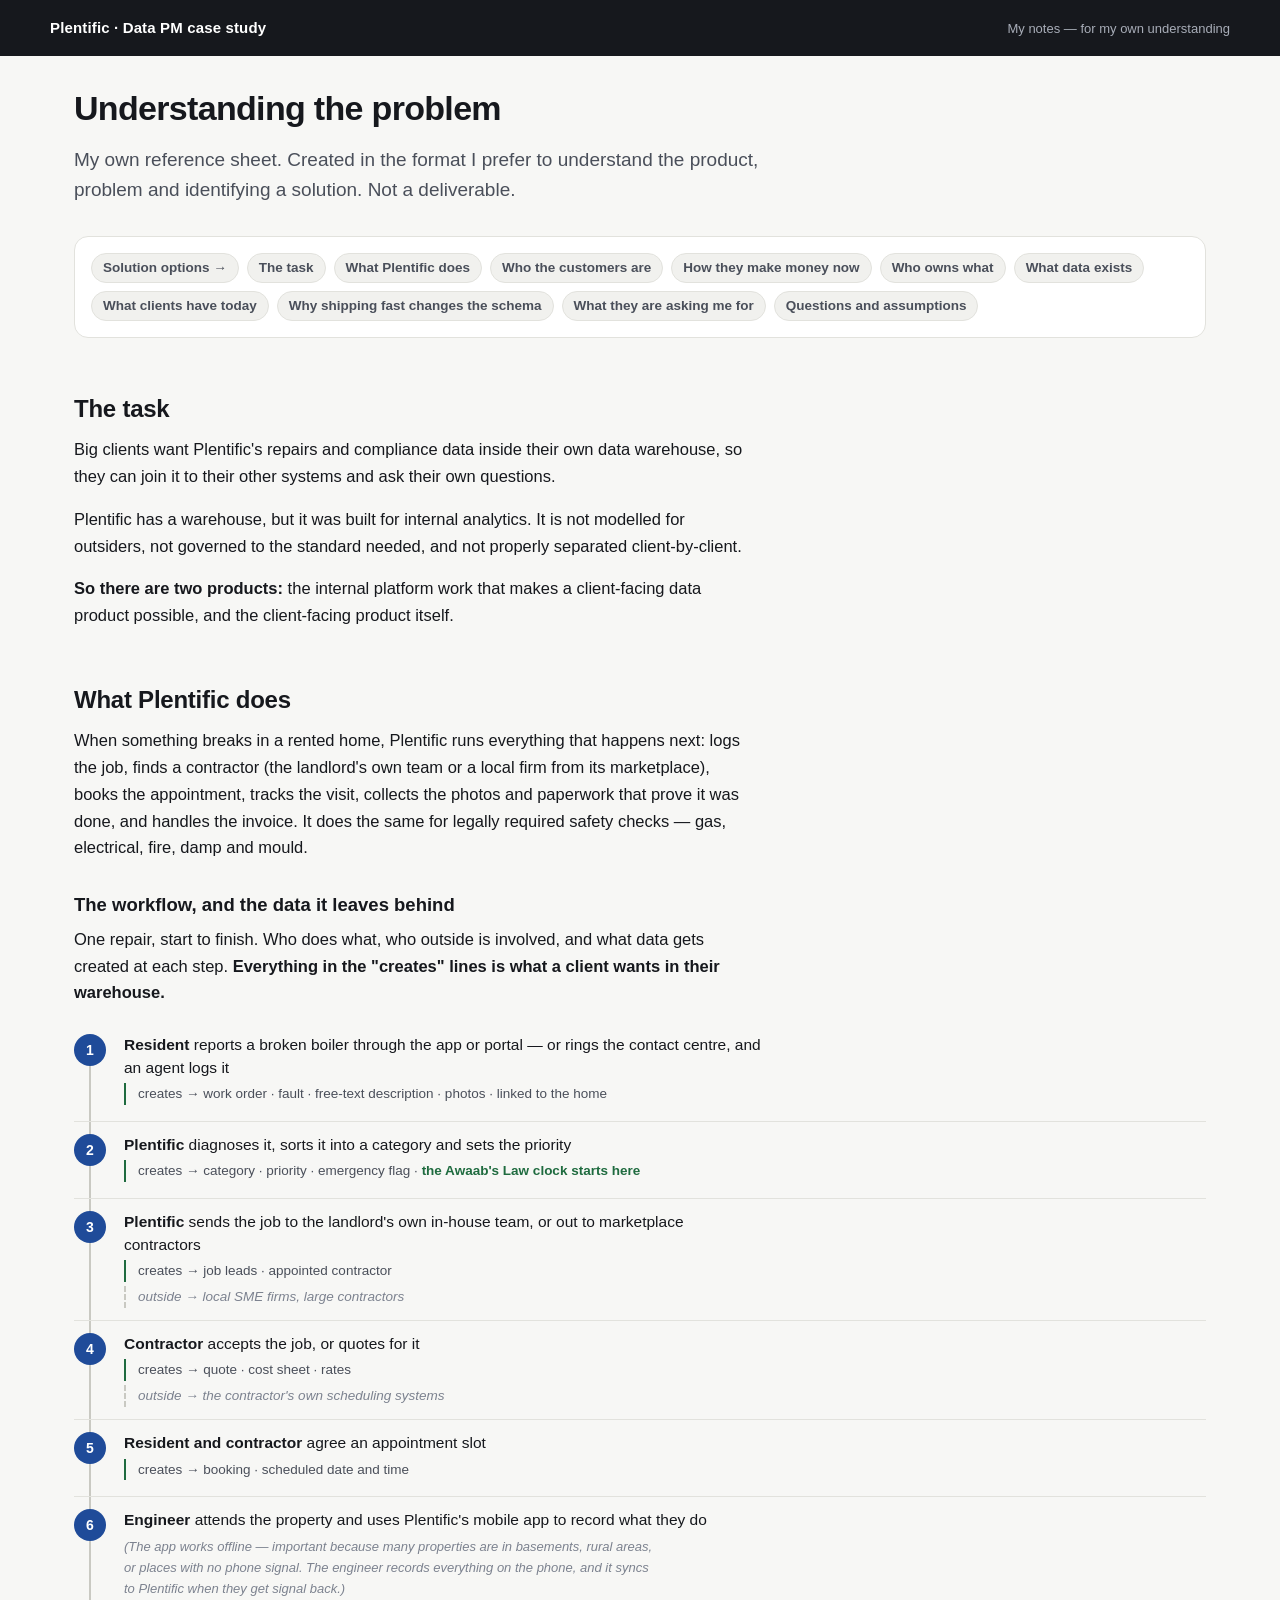
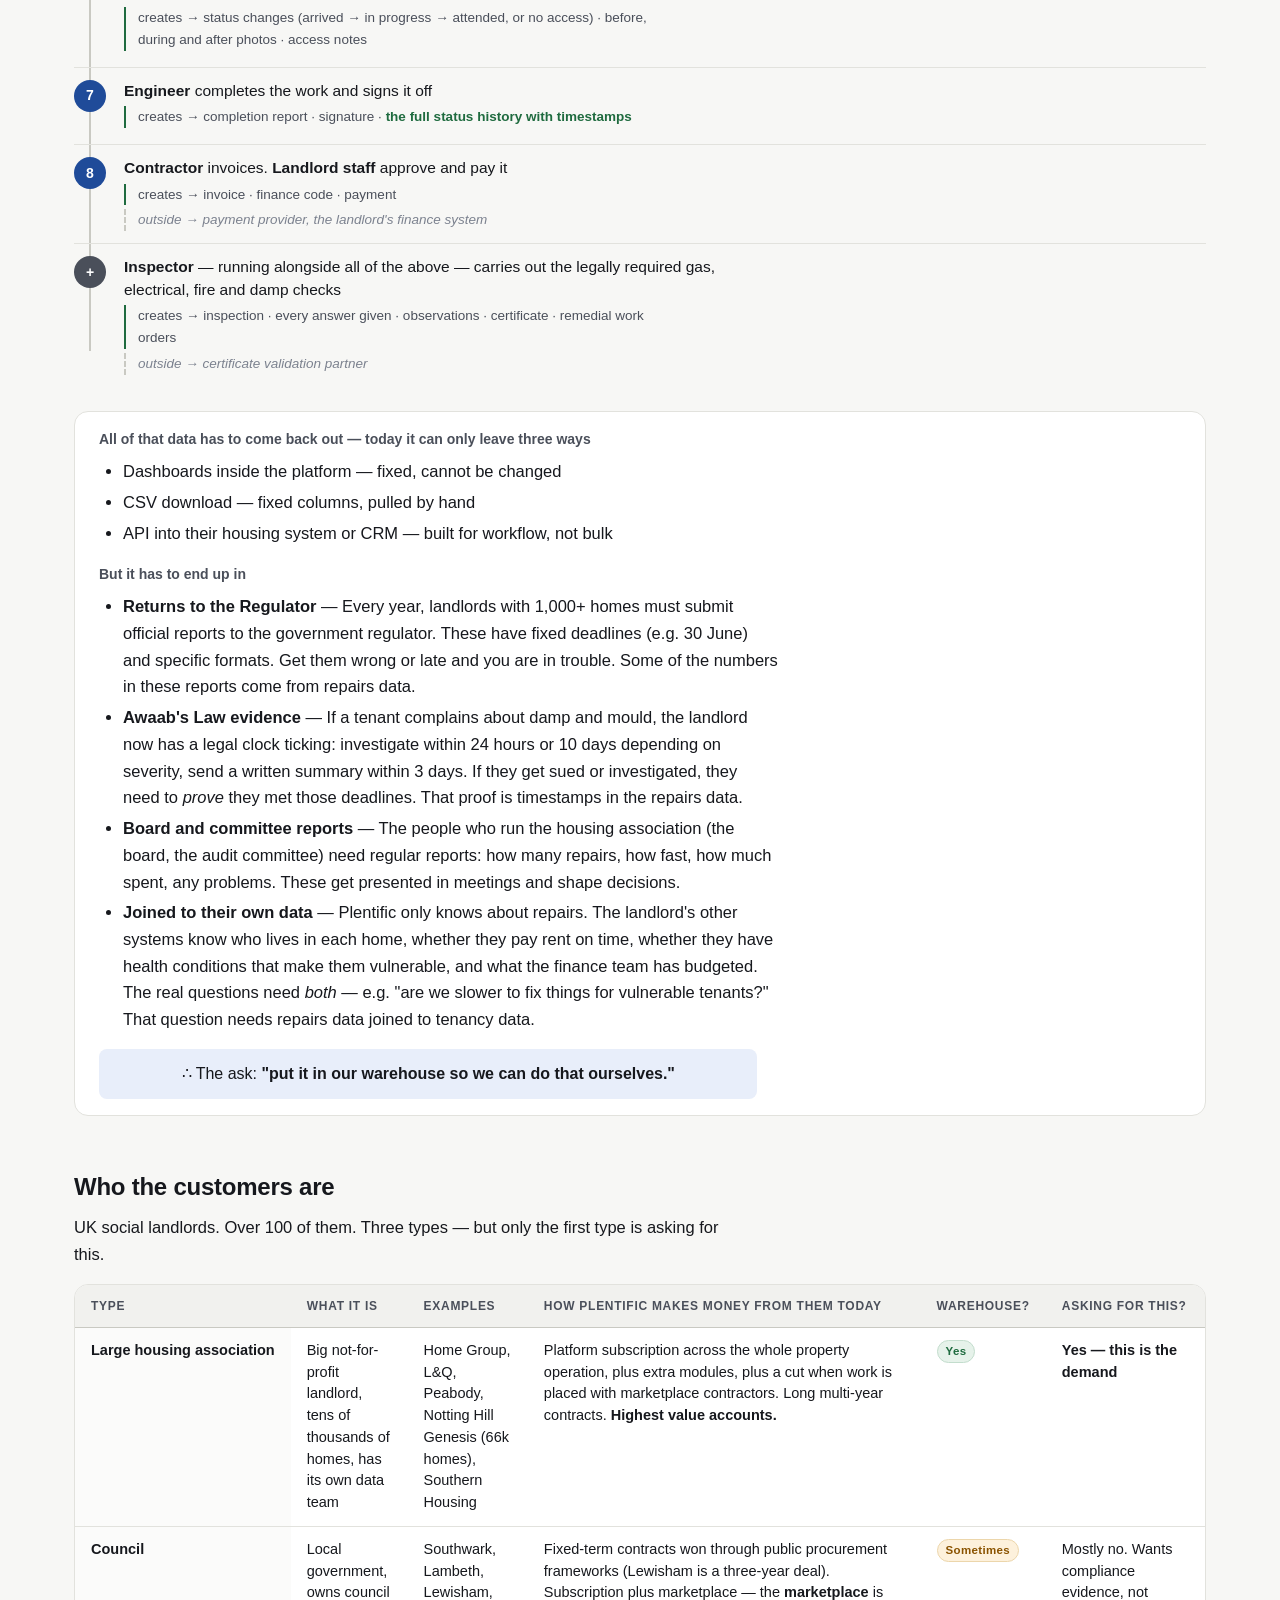
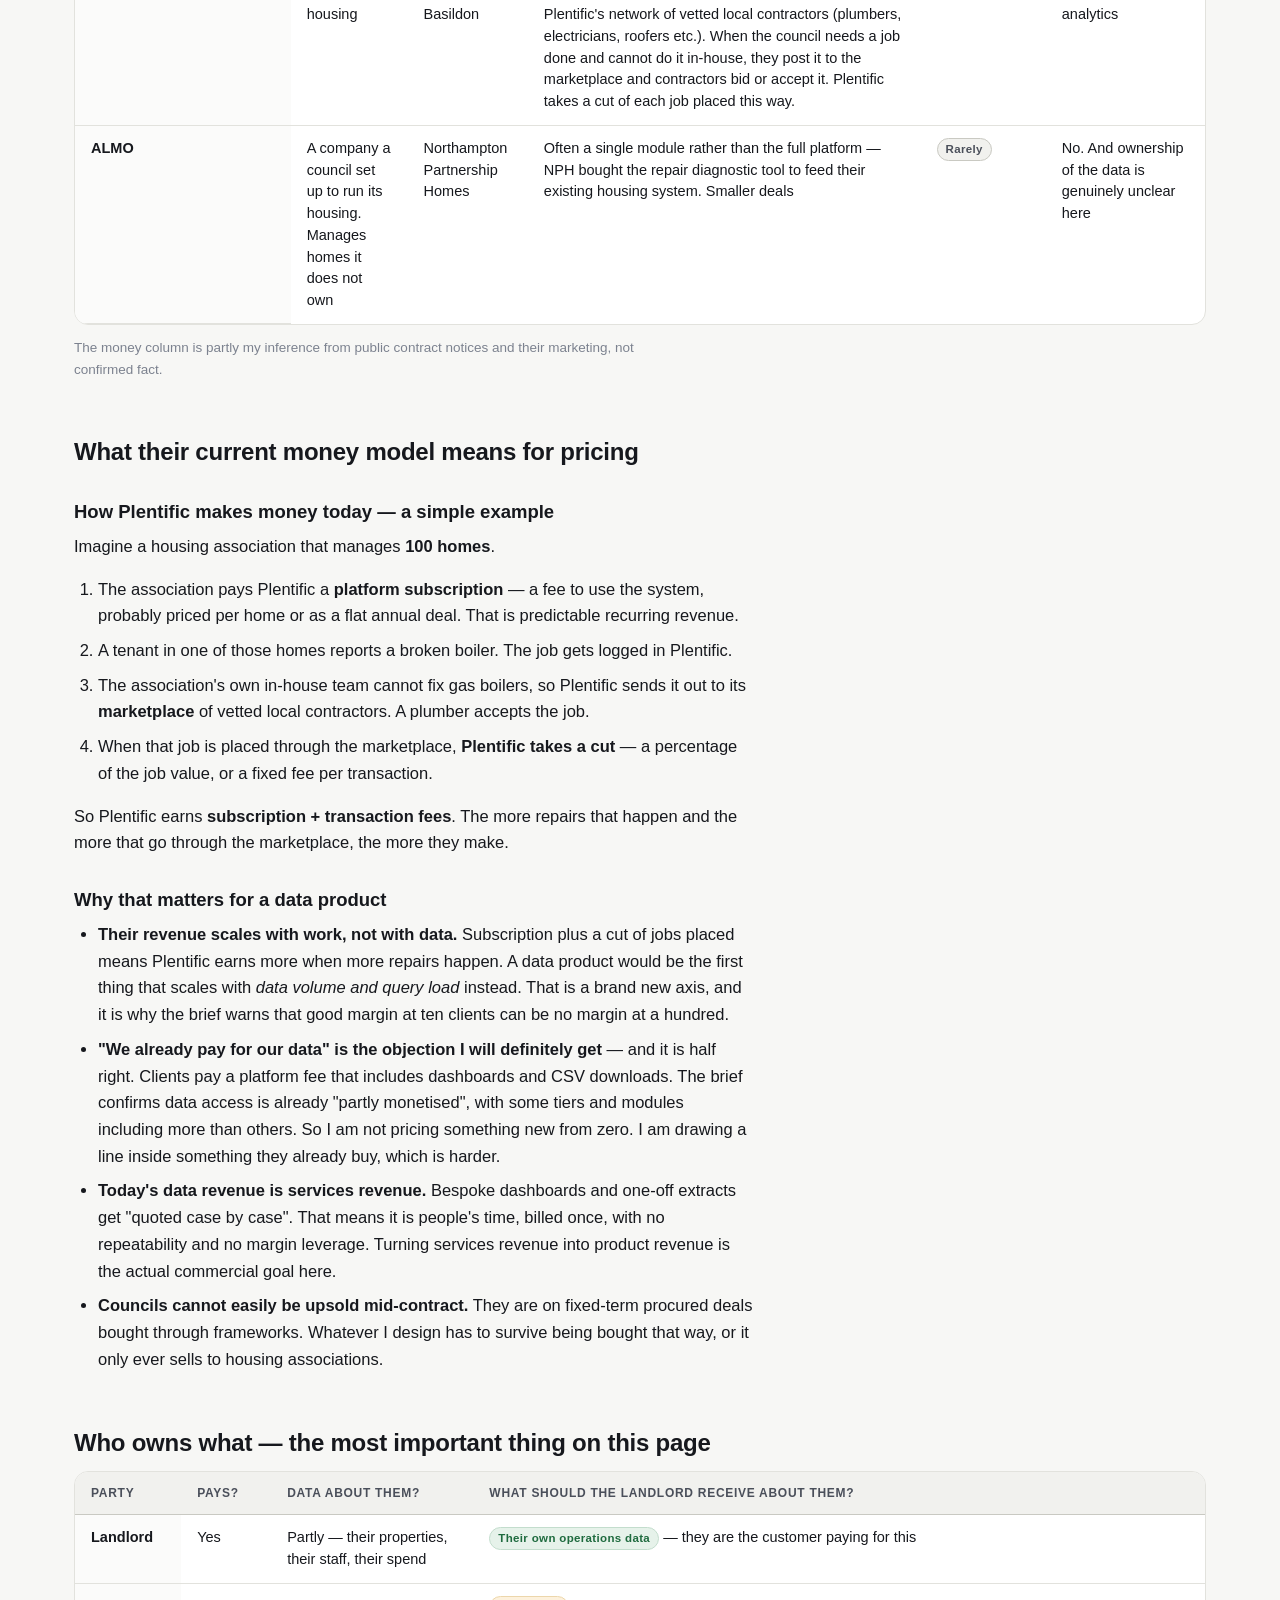
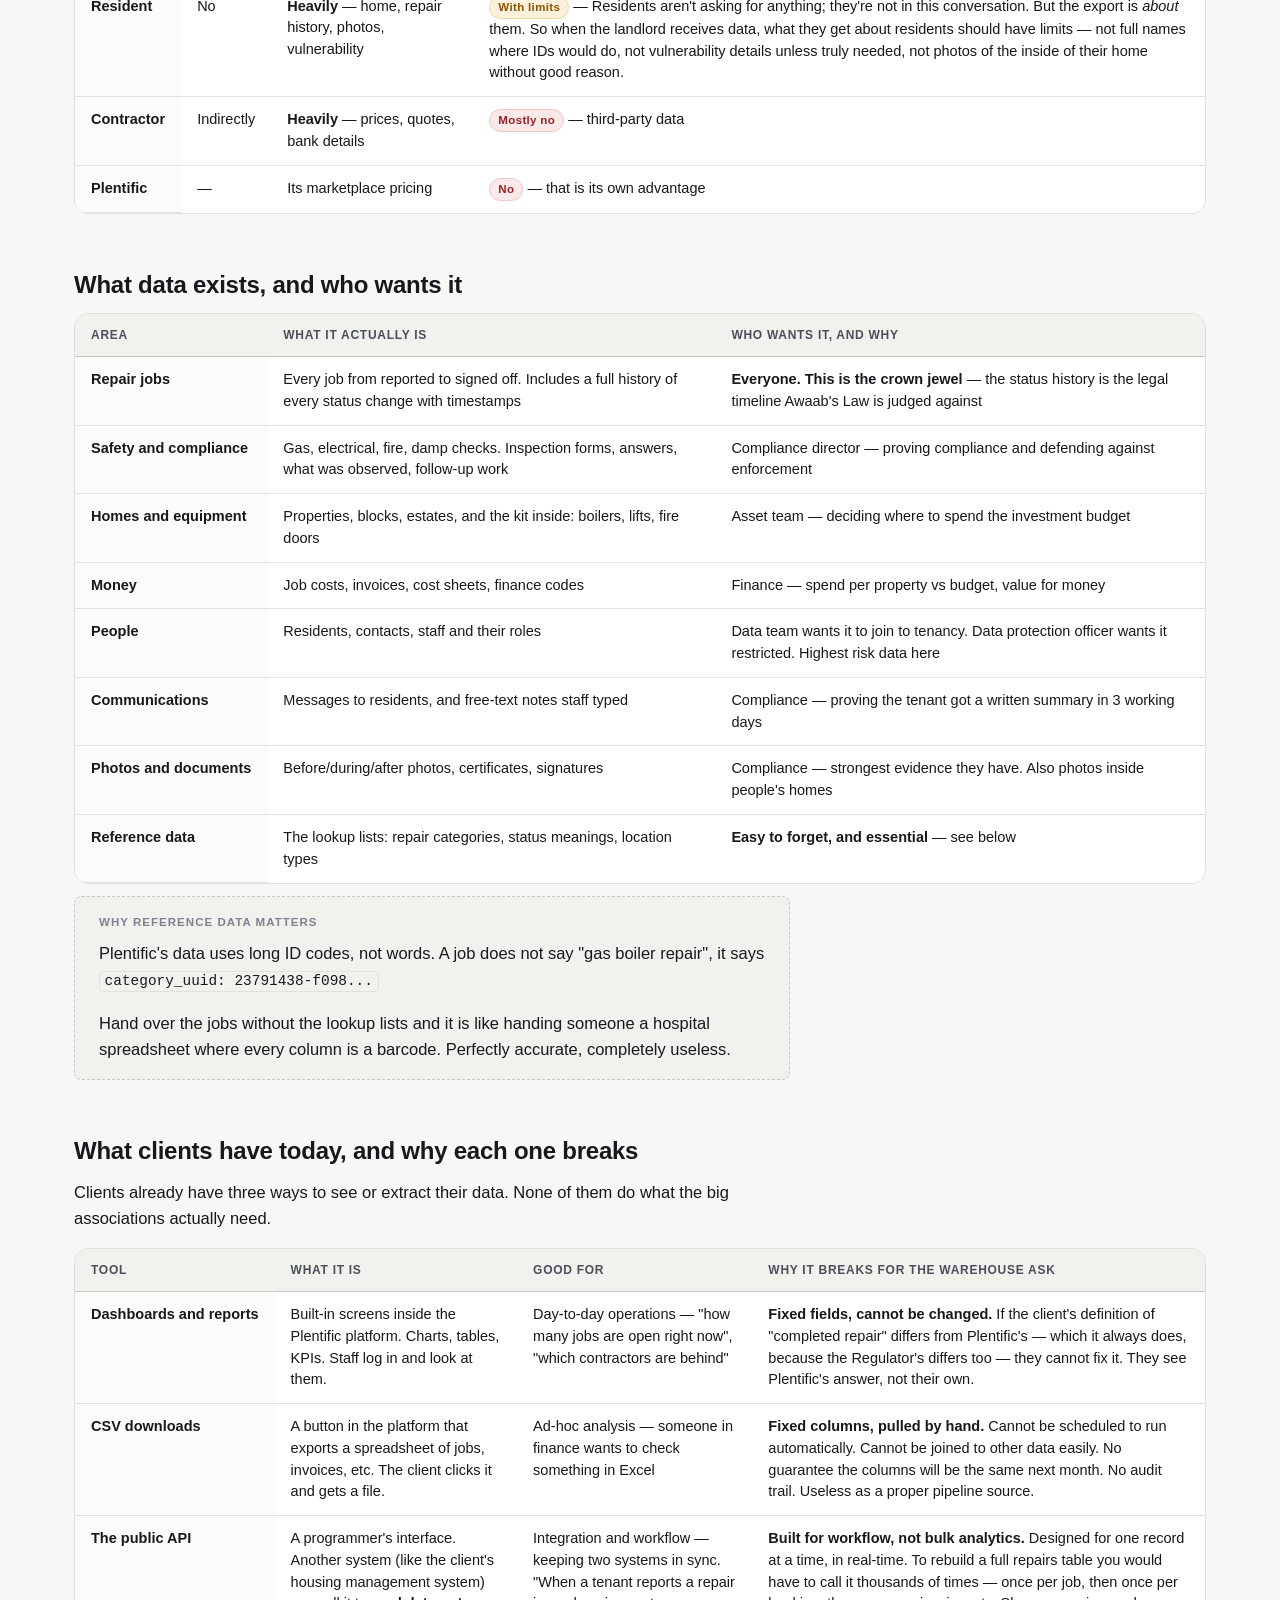
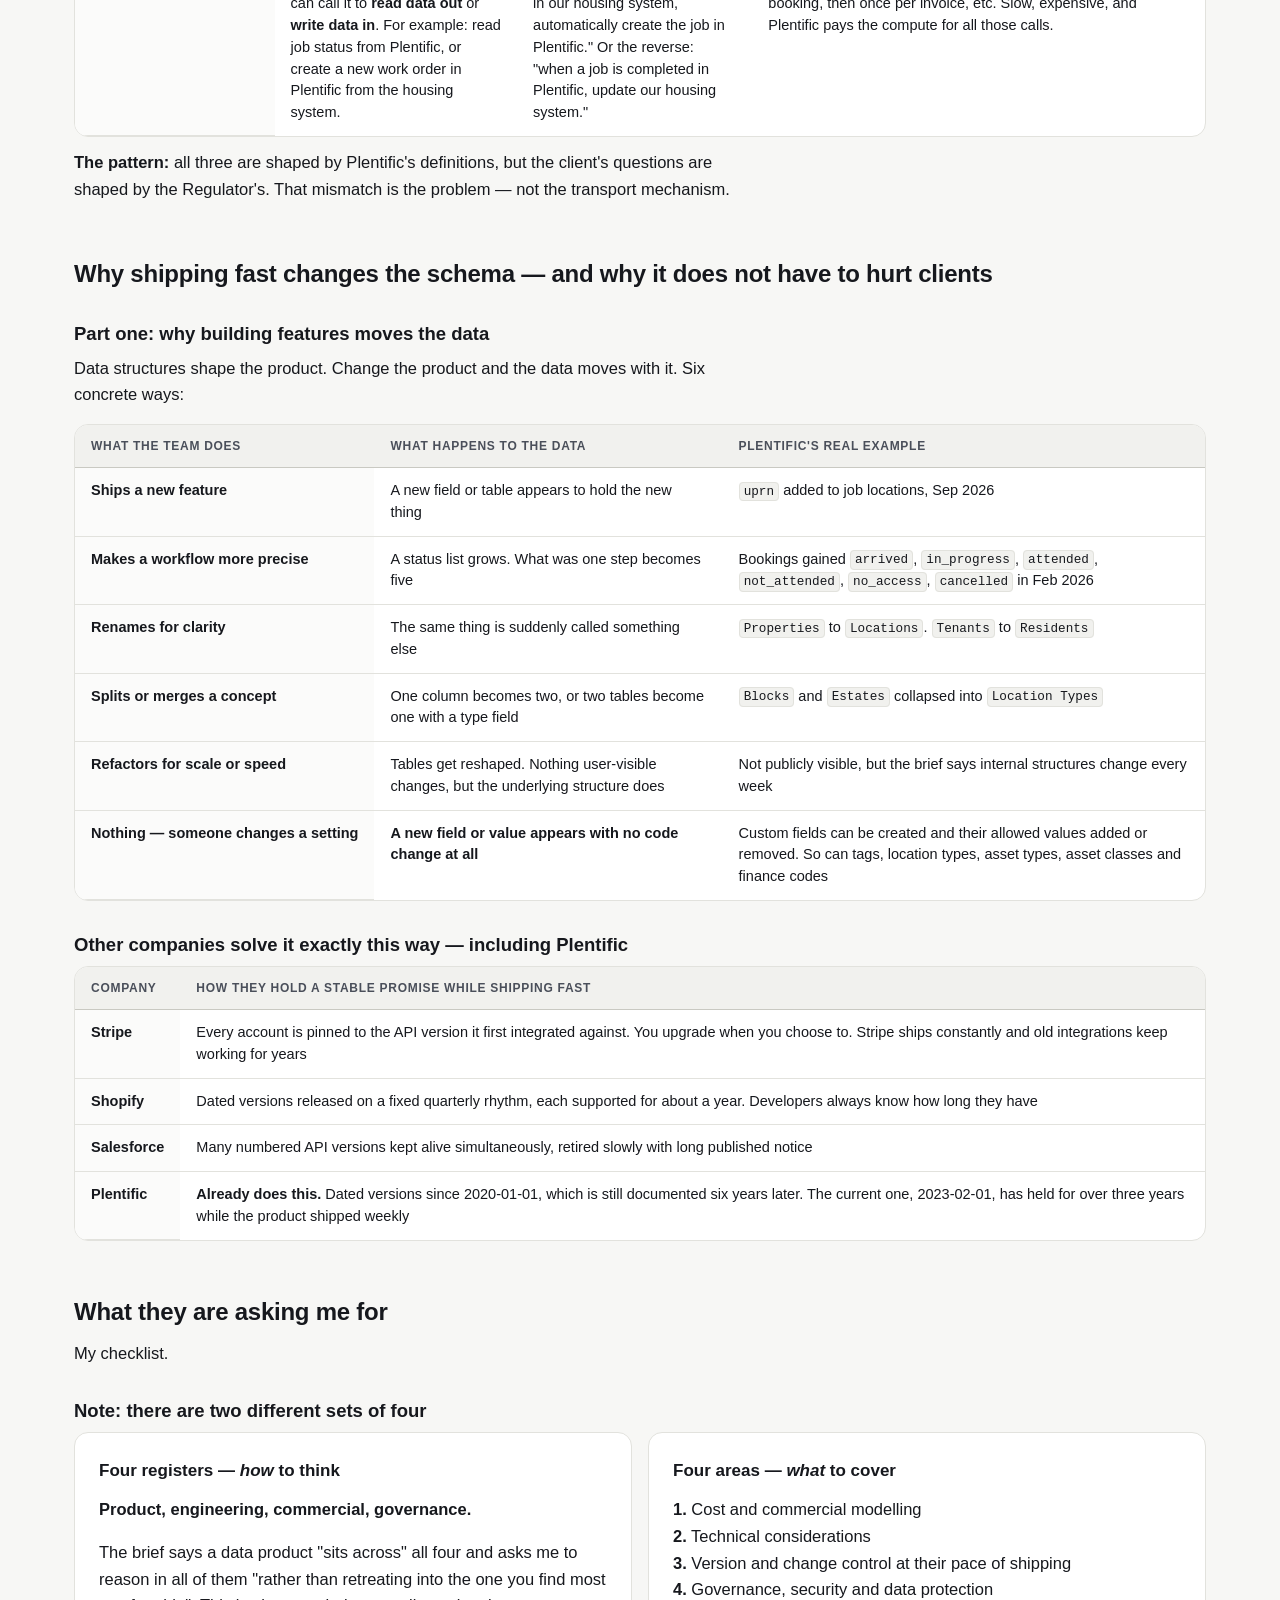
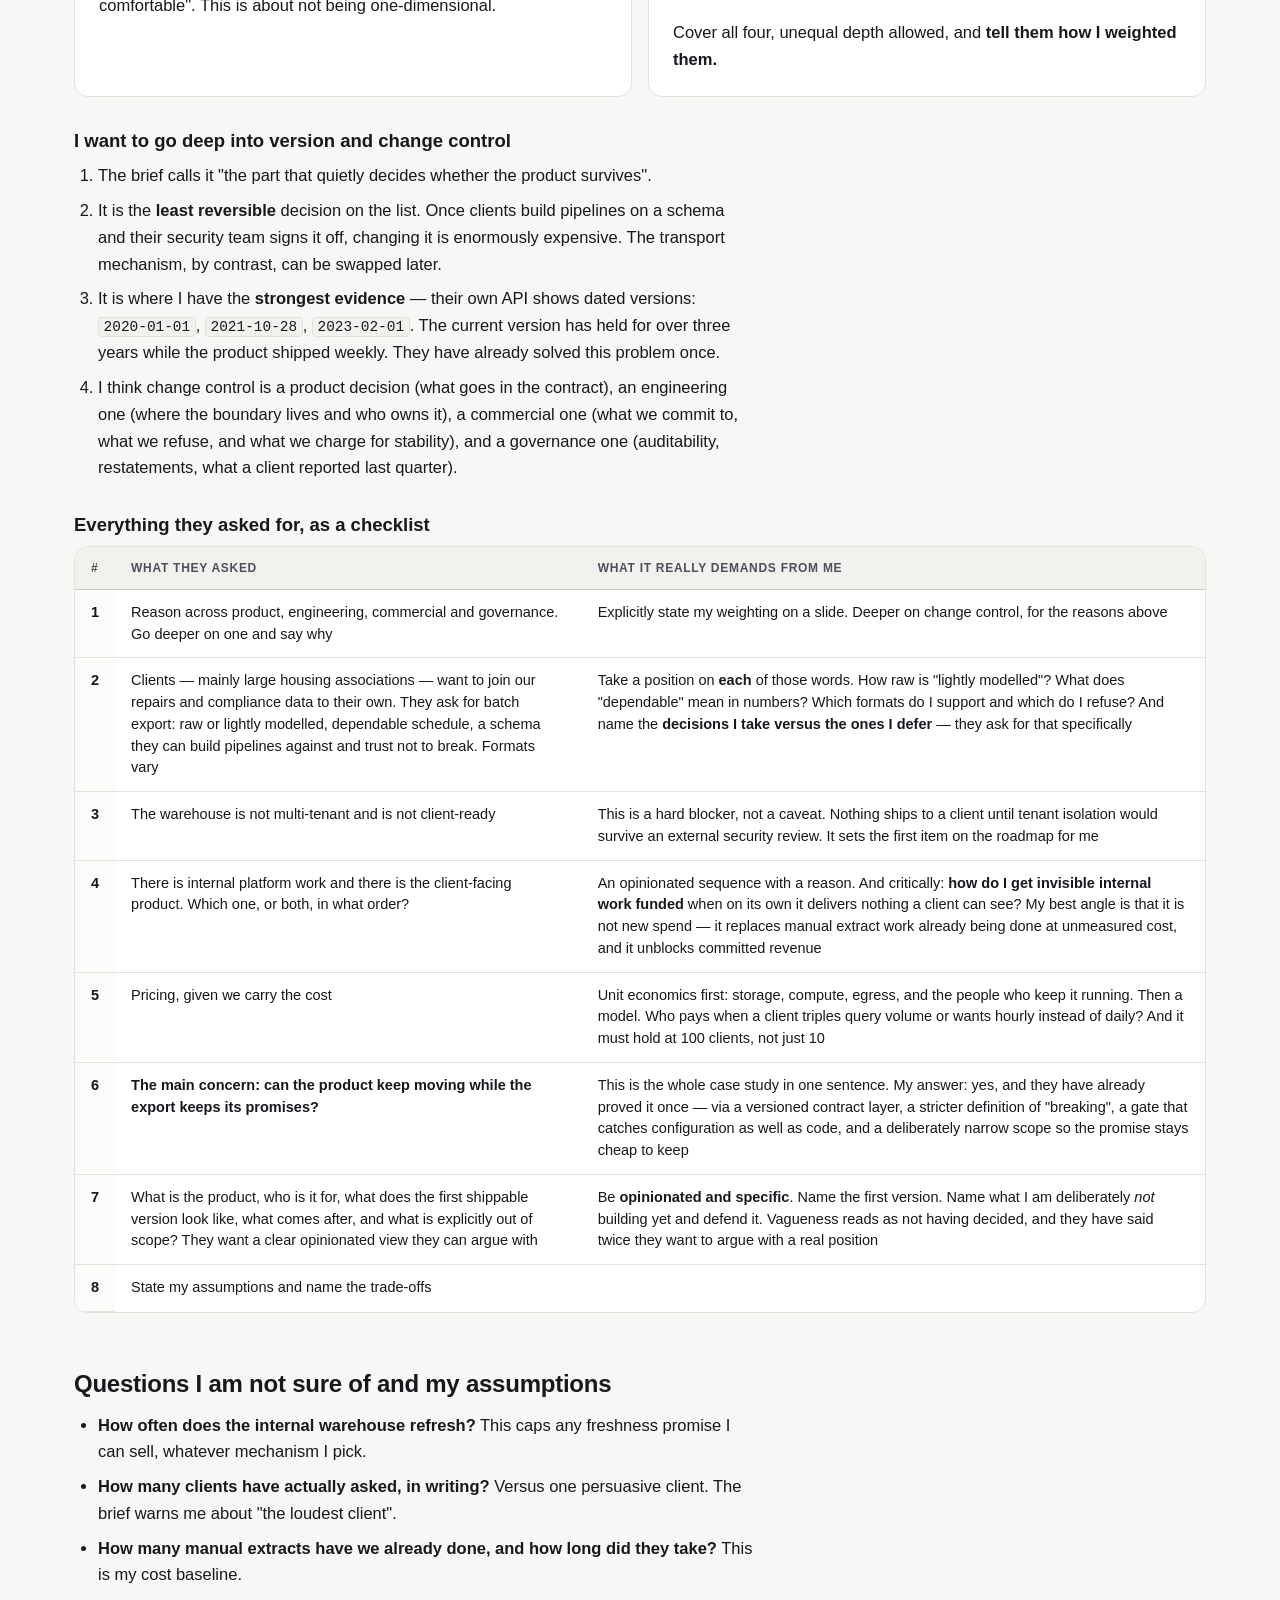
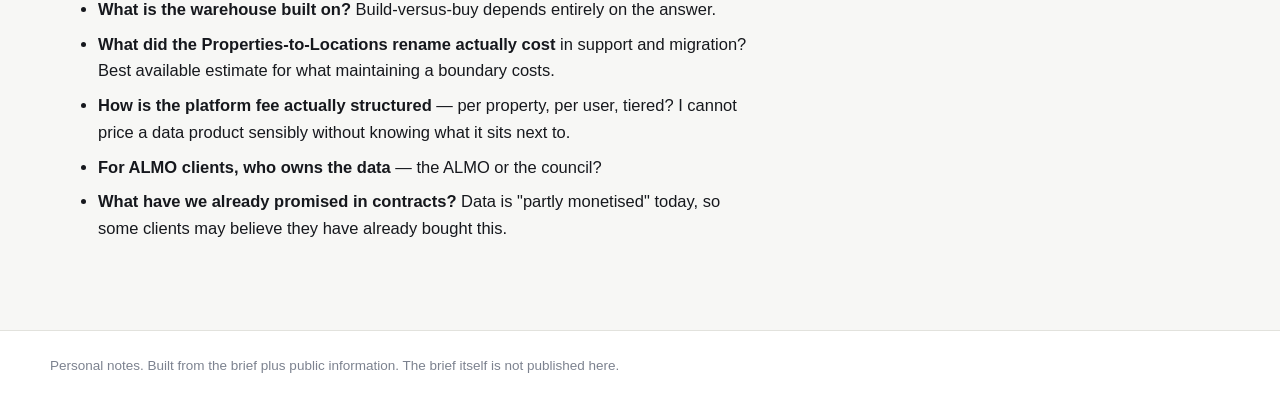
==== commit 284d7c86: "Add solutions page with 4 options and full evaluation checklist Co-authored-by: Cursor <cursoragent@" ====
--- a/docs/index.html
+++ b/docs/index.html
@@ -27,6 +27,7 @@
     </p>
 
     <nav class="toc" aria-label="Contents">
+      <a href="solutions.html" class="toc-page"><strong>Solution options &rarr;</strong></a>
       <a href="#task">The task</a>
       <a href="#does">What Plentific does</a>
       <a href="#who">Who the customers are</a>
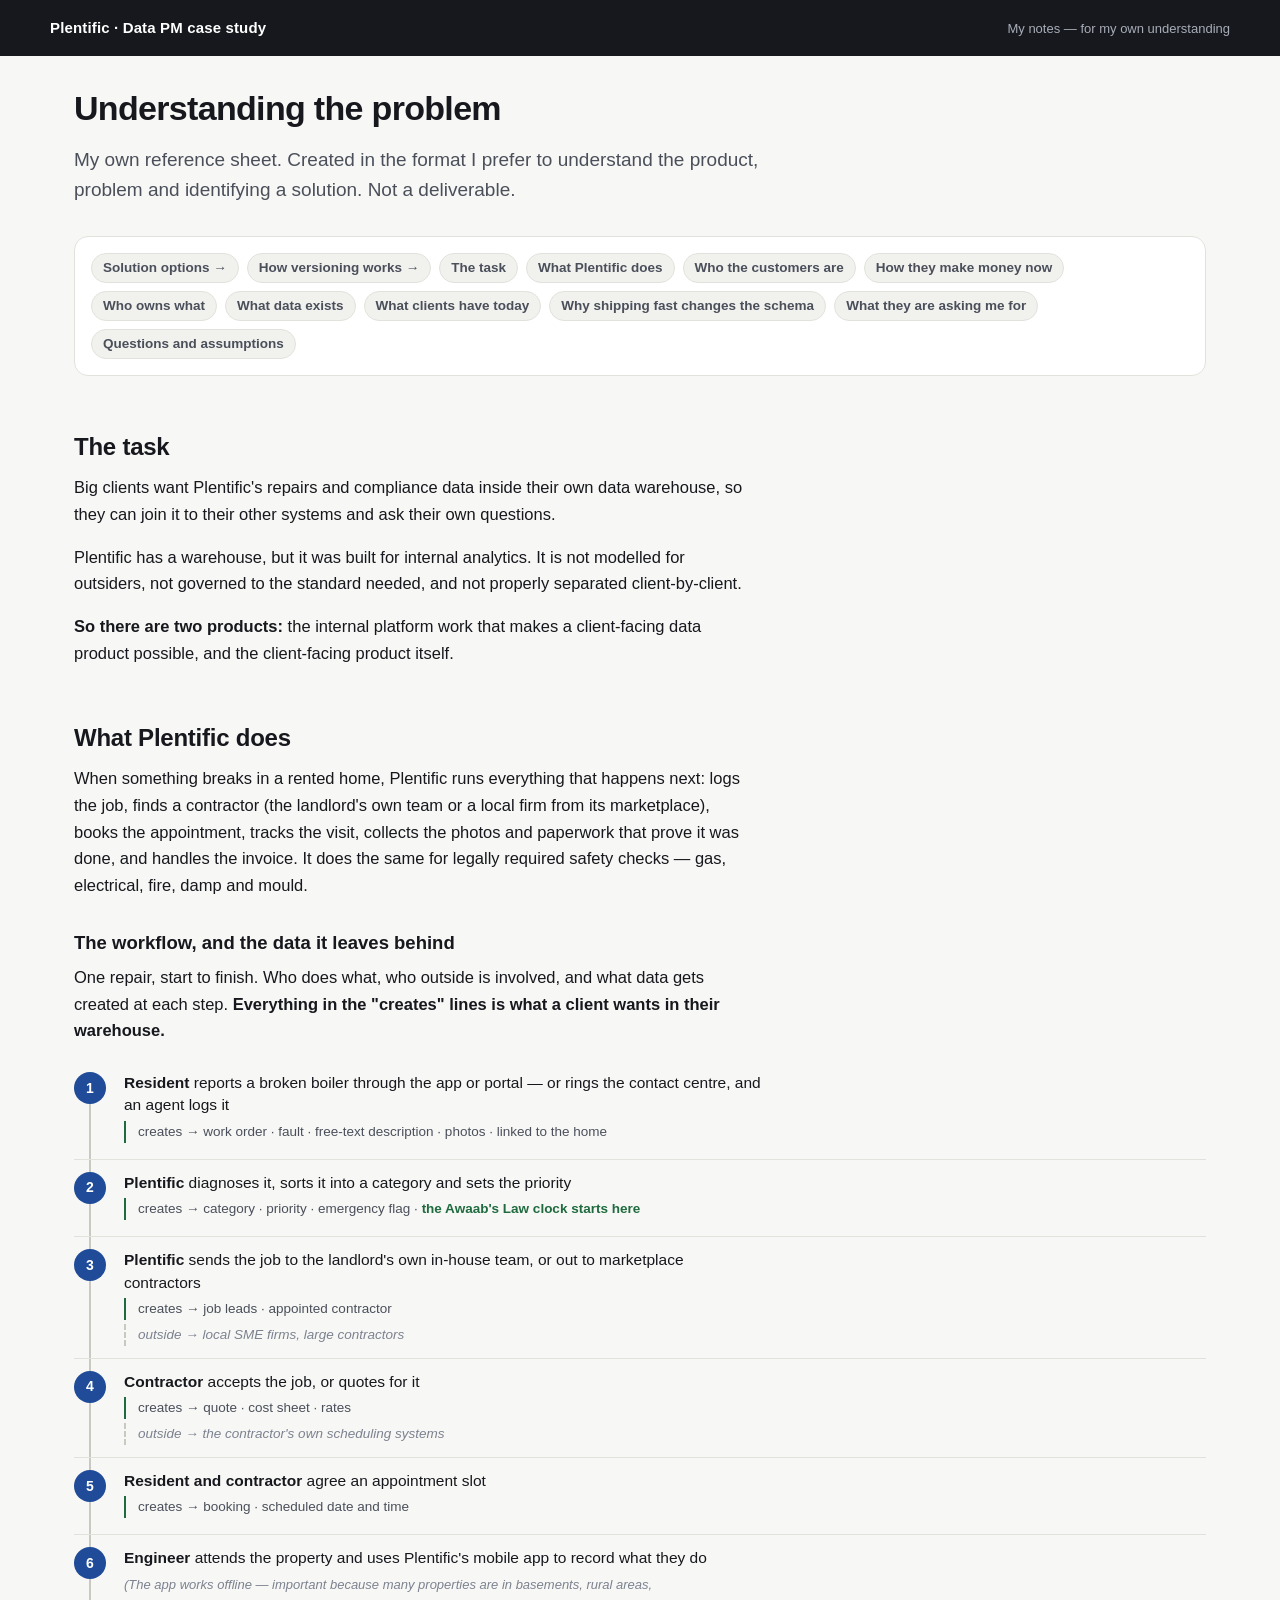
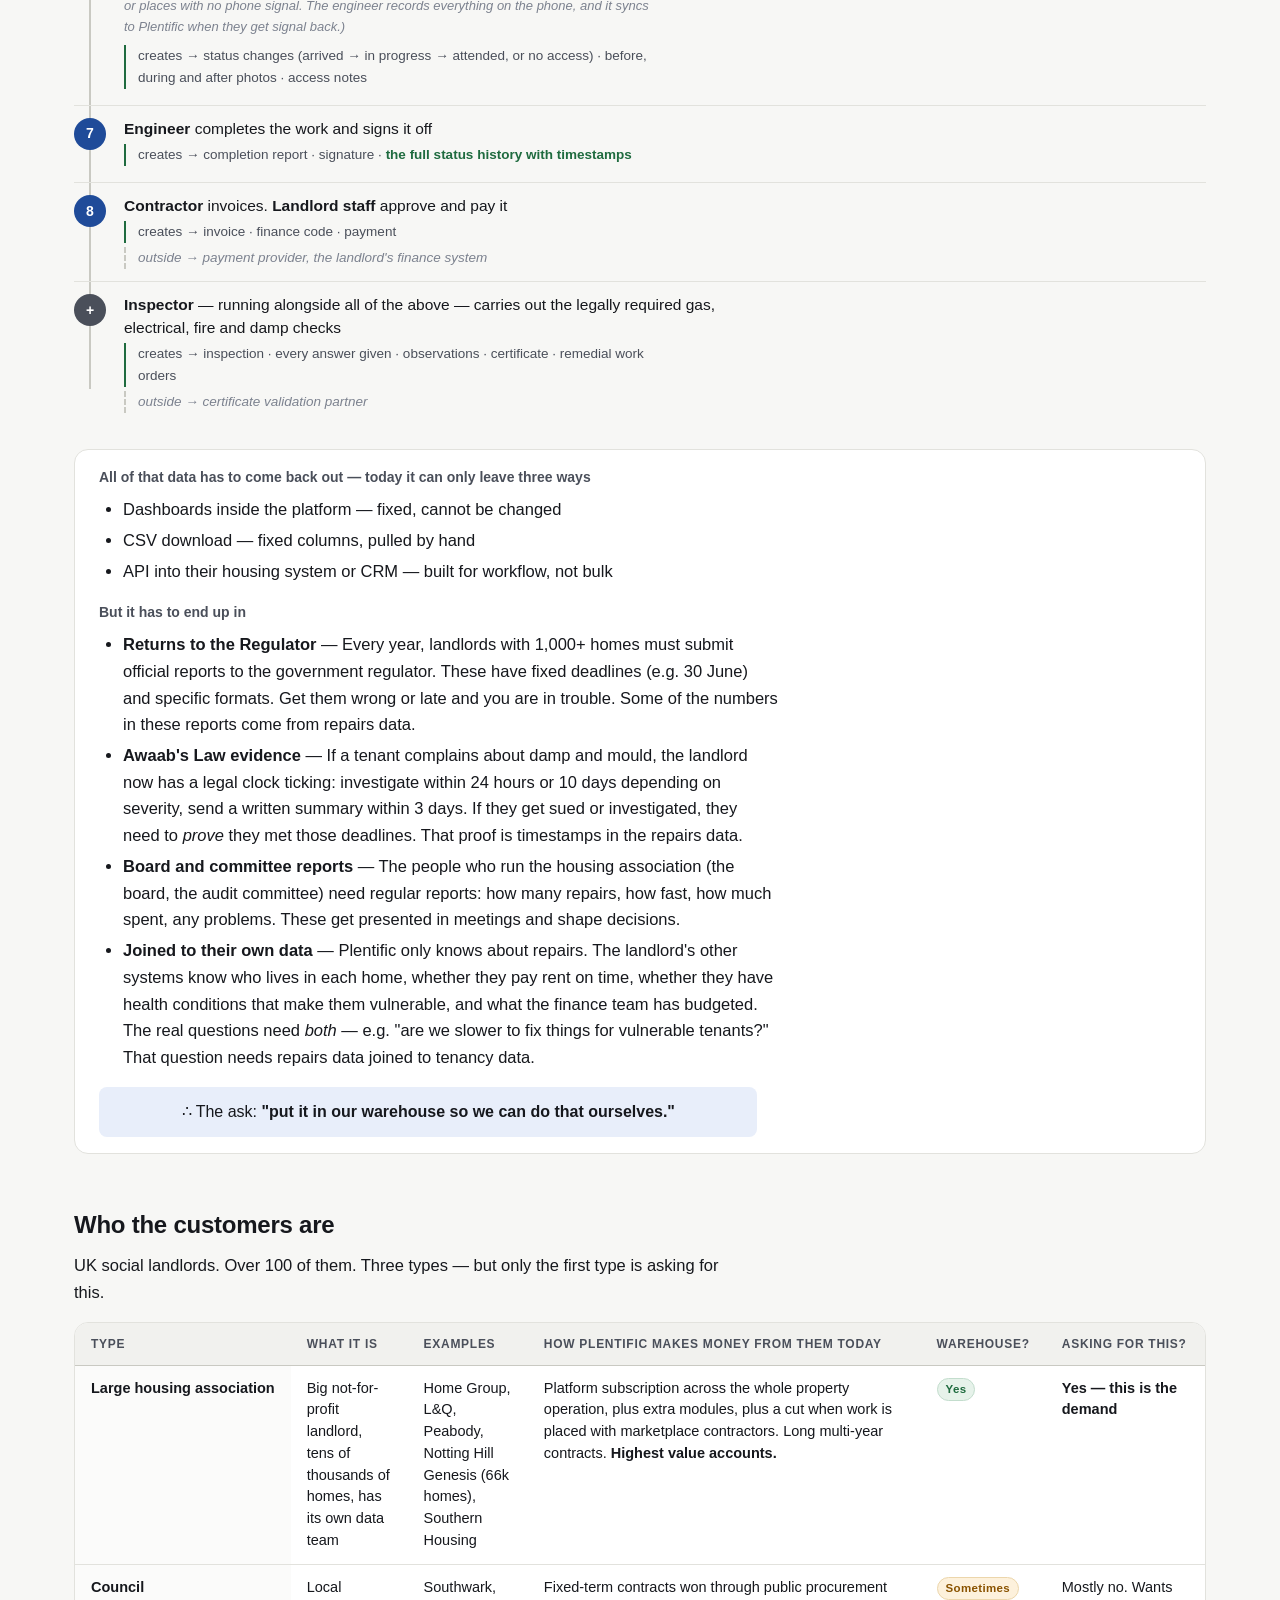
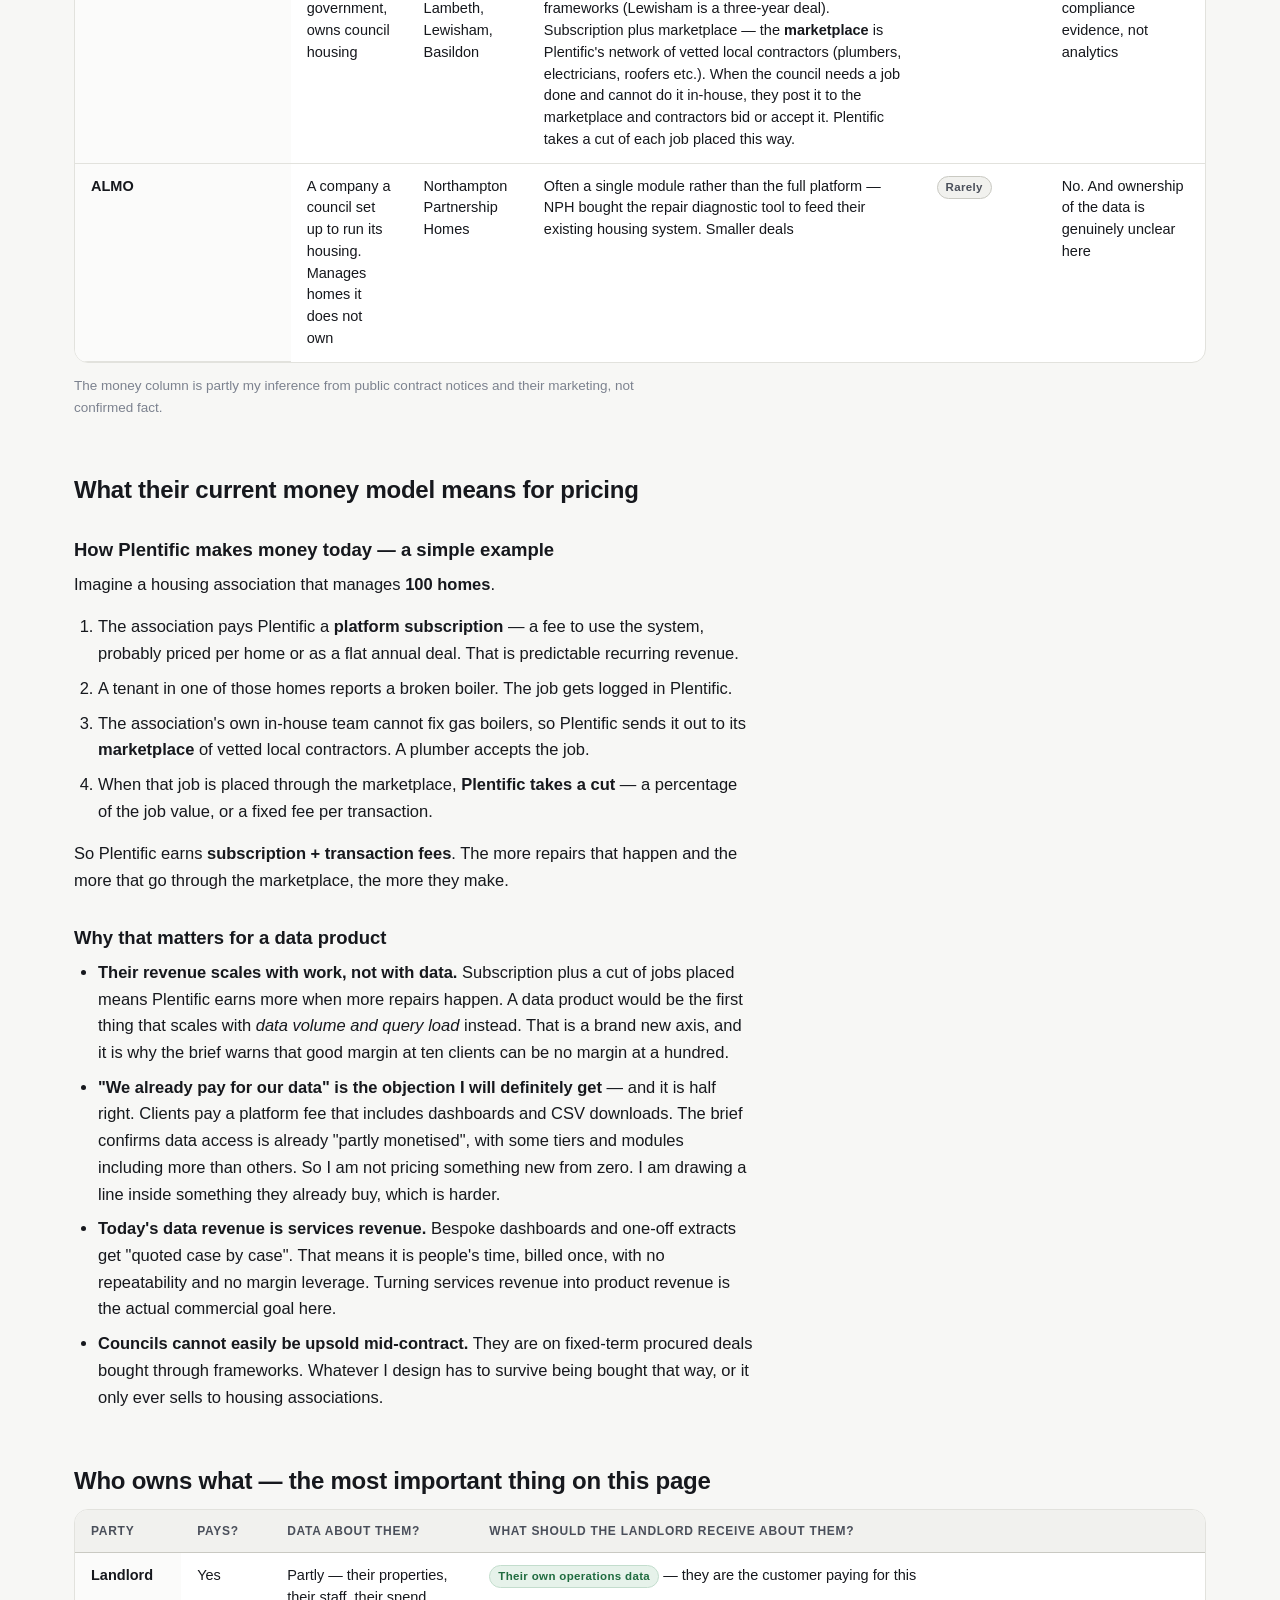
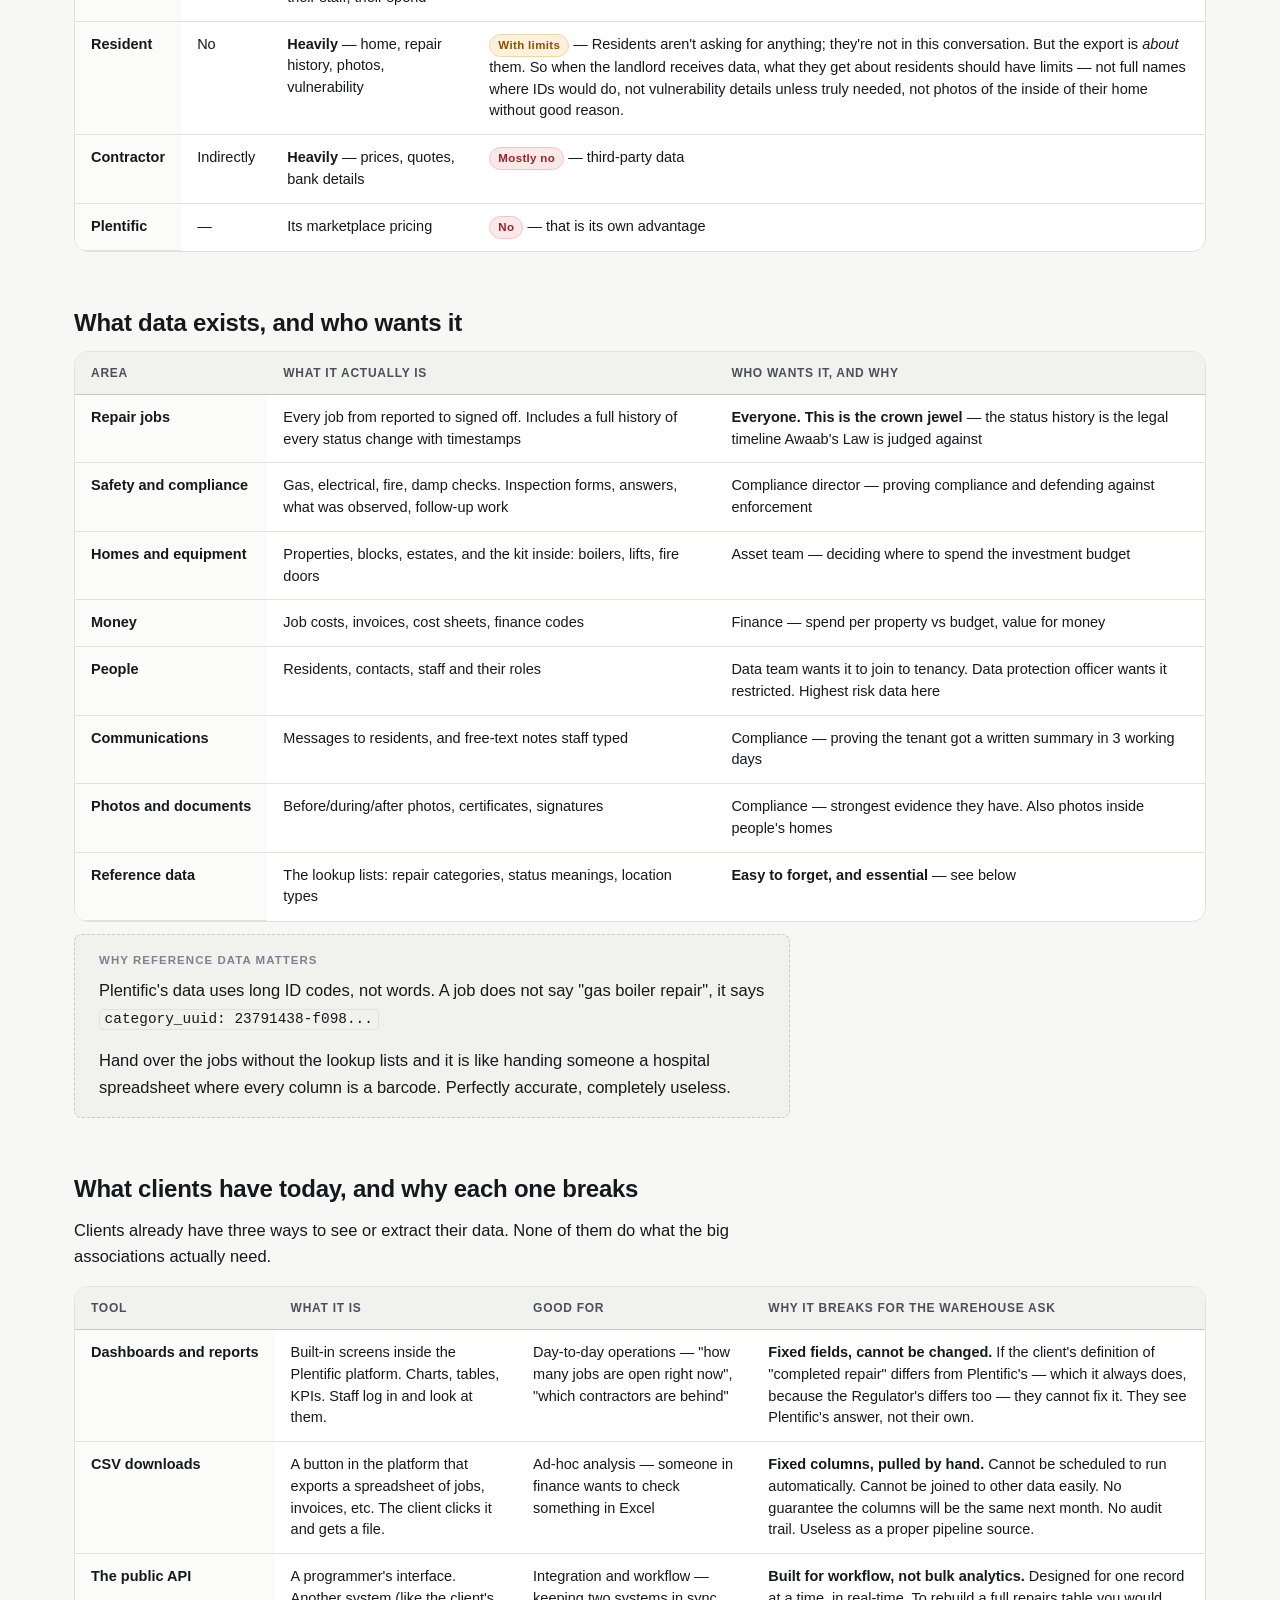
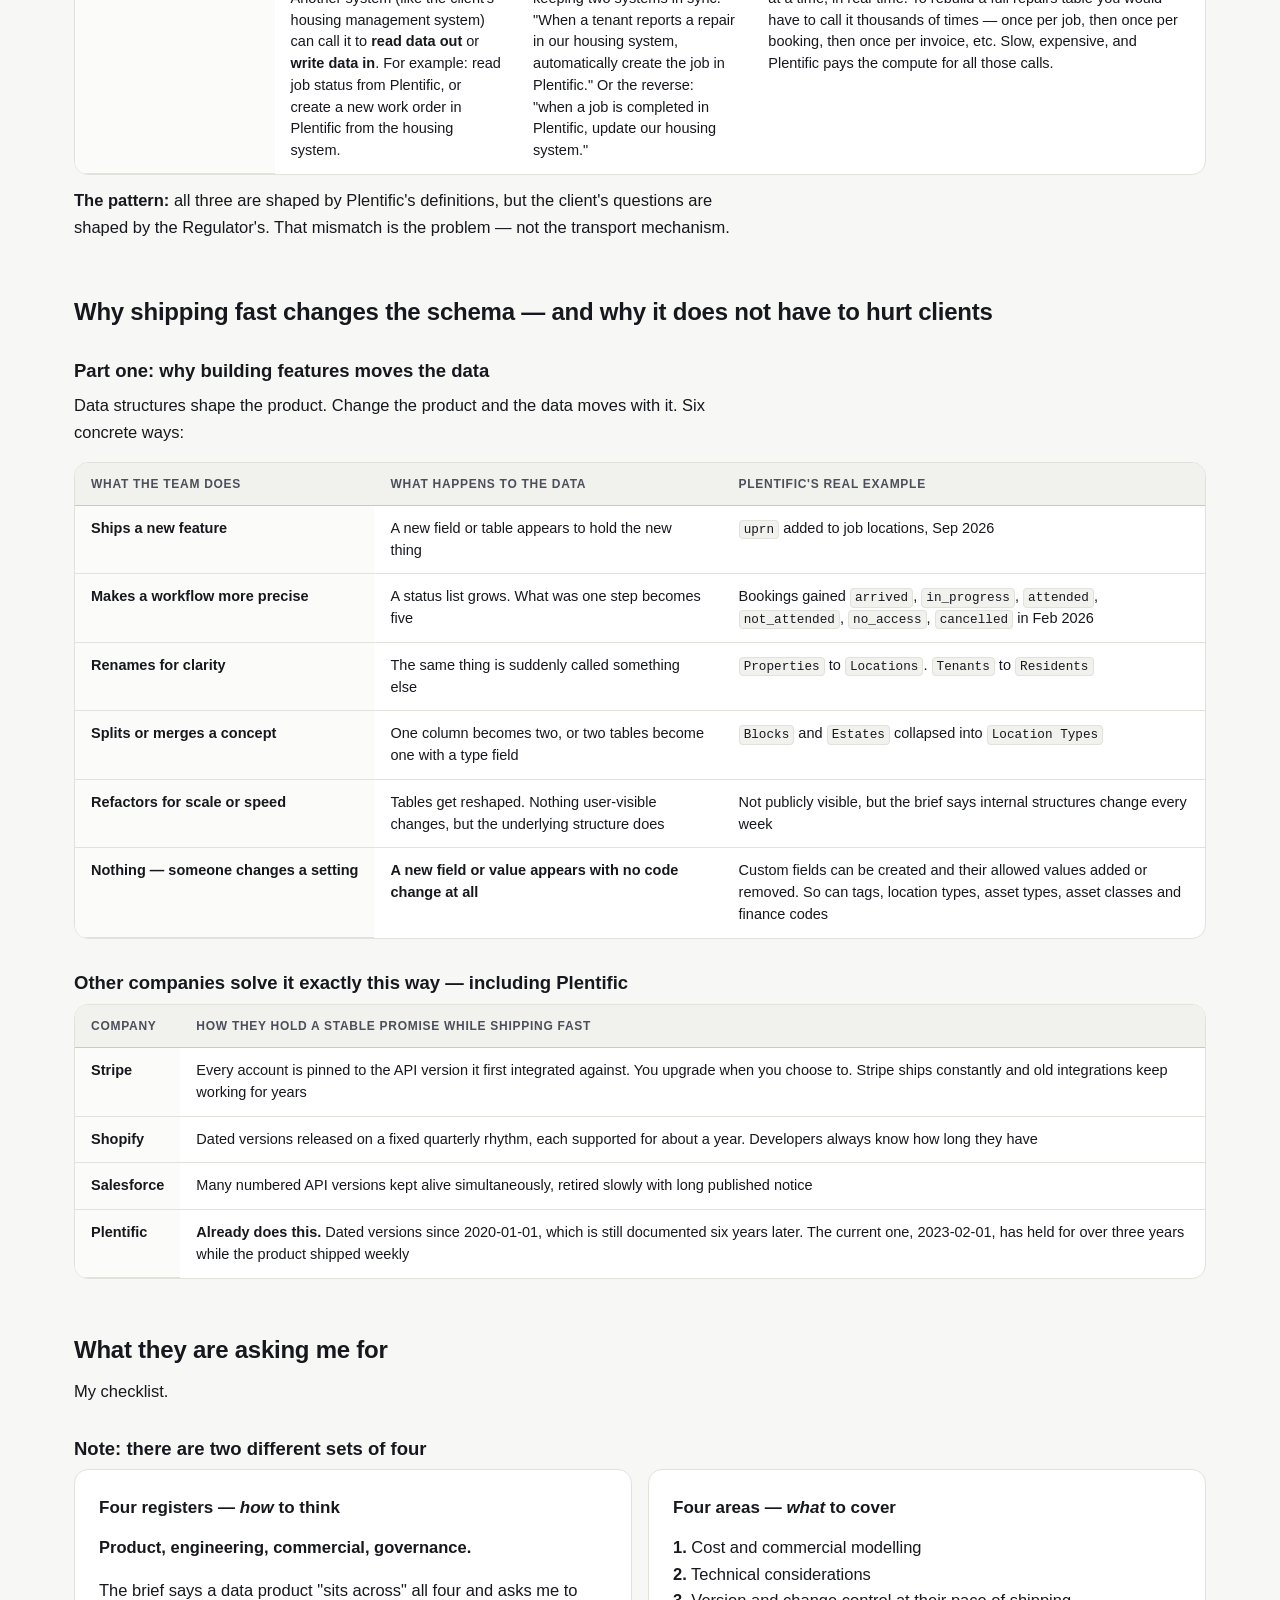
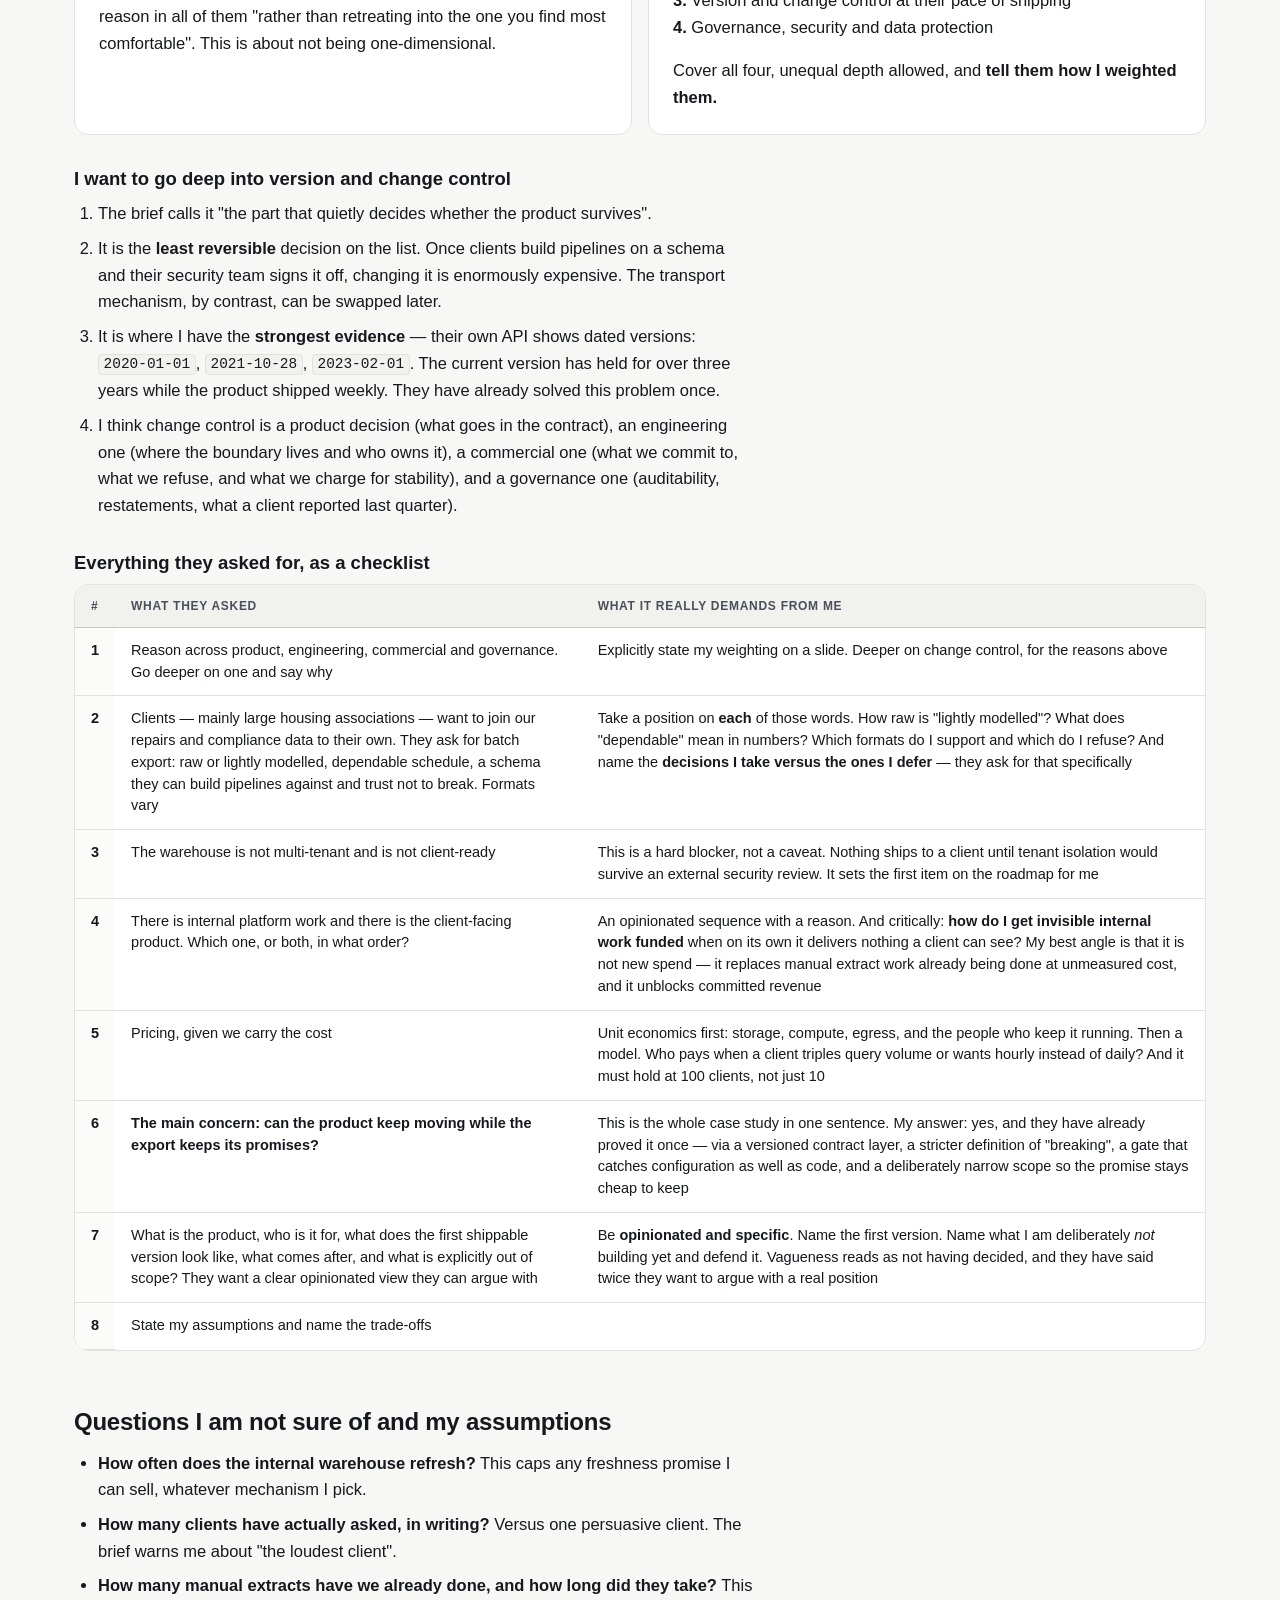
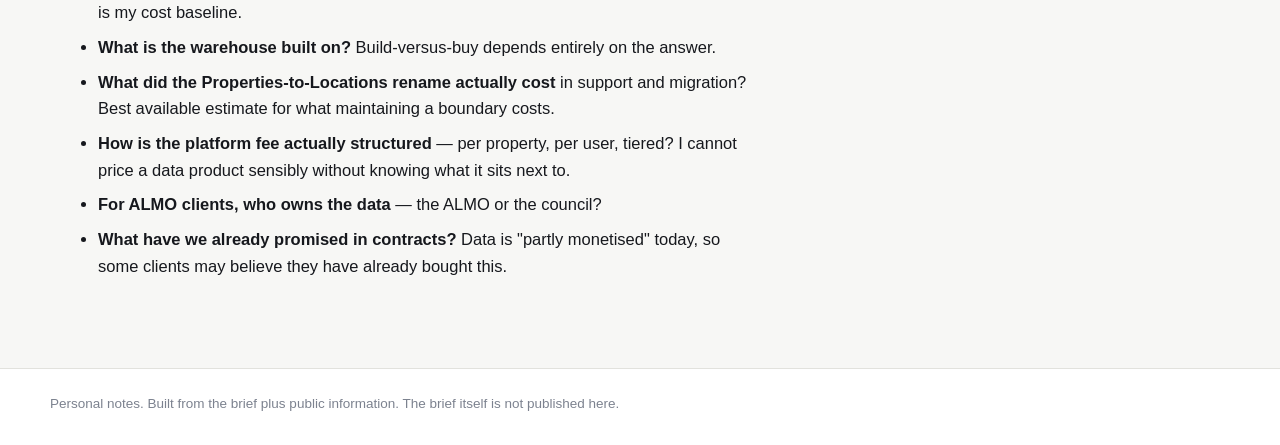
==== commit 6b36f274: "Add how-versioning-works page with Q&A deep dive Co-authored-by: Cursor <cursoragent@cursor.com>" ====
--- a/docs/index.html
+++ b/docs/index.html
@@ -28,6 +28,7 @@
 
     <nav class="toc" aria-label="Contents">
       <a href="solutions.html" class="toc-page"><strong>Solution options &rarr;</strong></a>
+      <a href="how-versioning-works.html" class="toc-page"><strong>How versioning works &rarr;</strong></a>
       <a href="#task">The task</a>
       <a href="#does">What Plentific does</a>
       <a href="#who">Who the customers are</a>
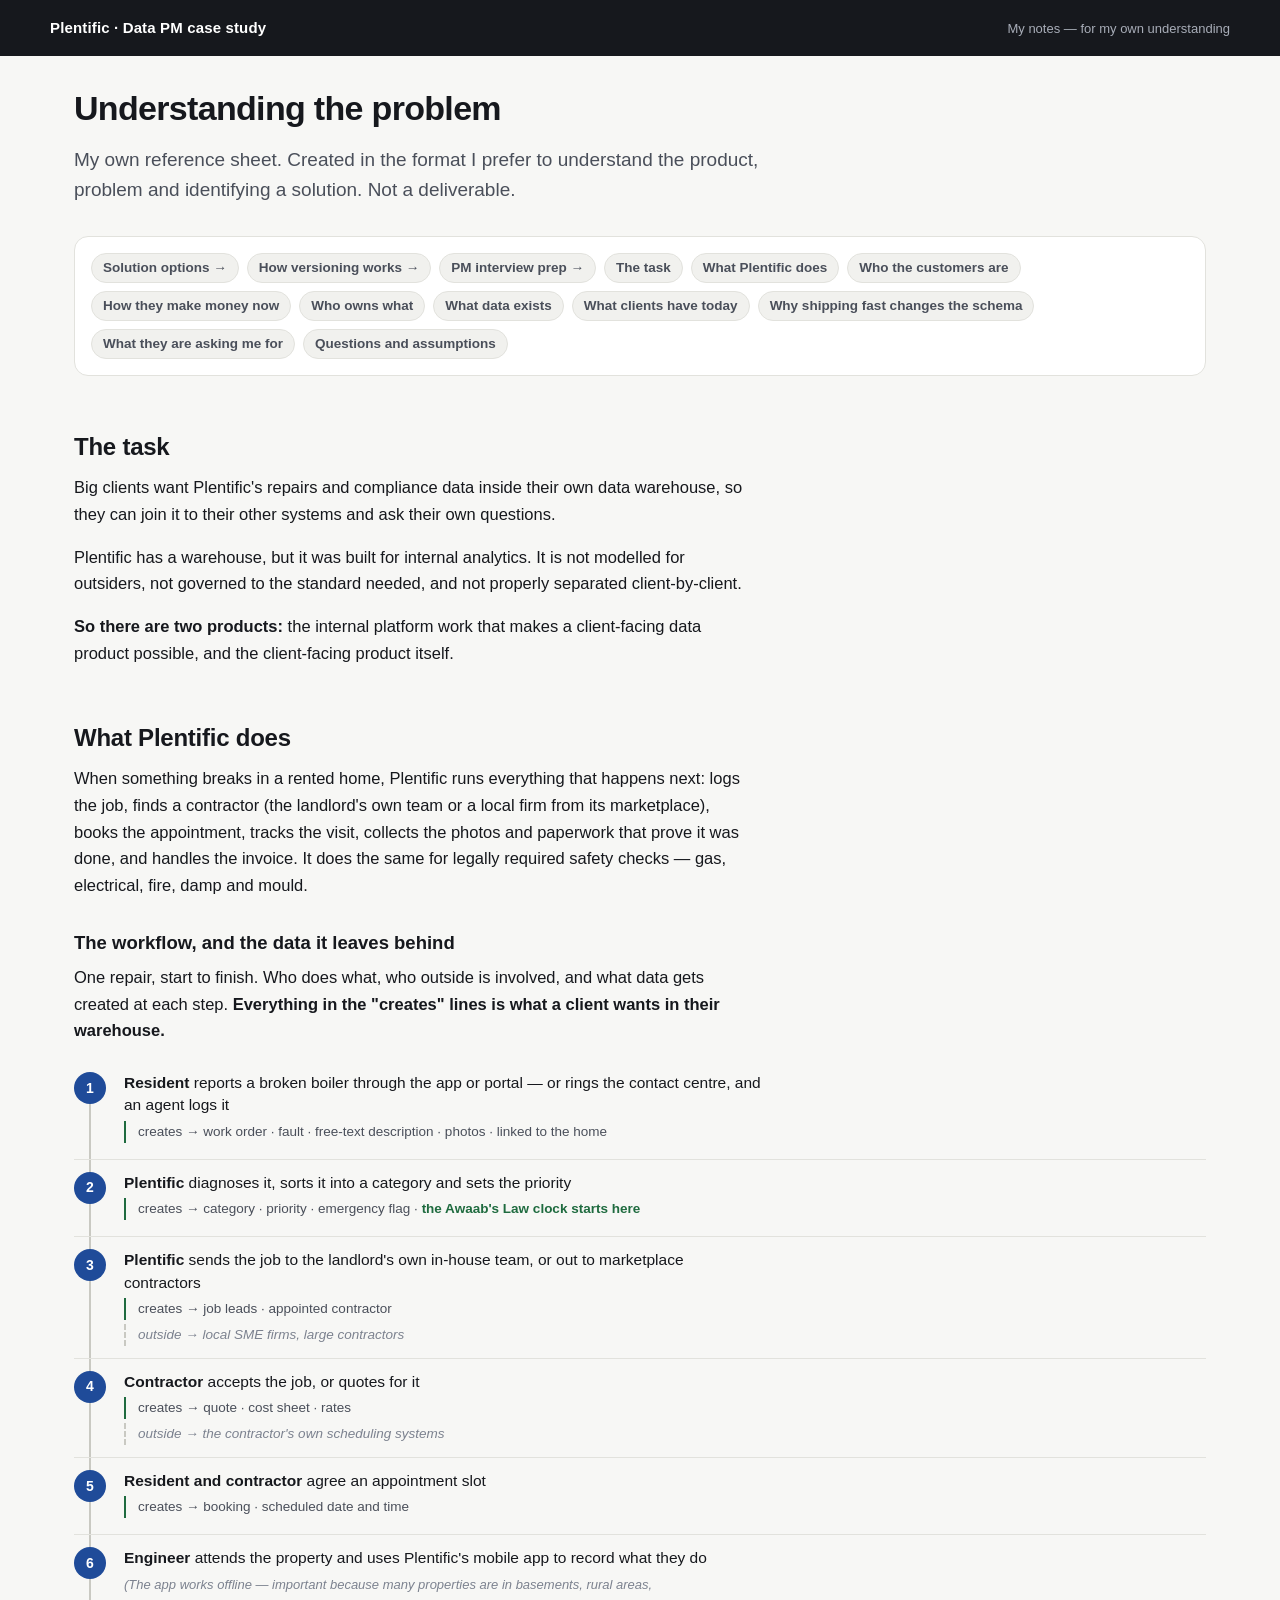
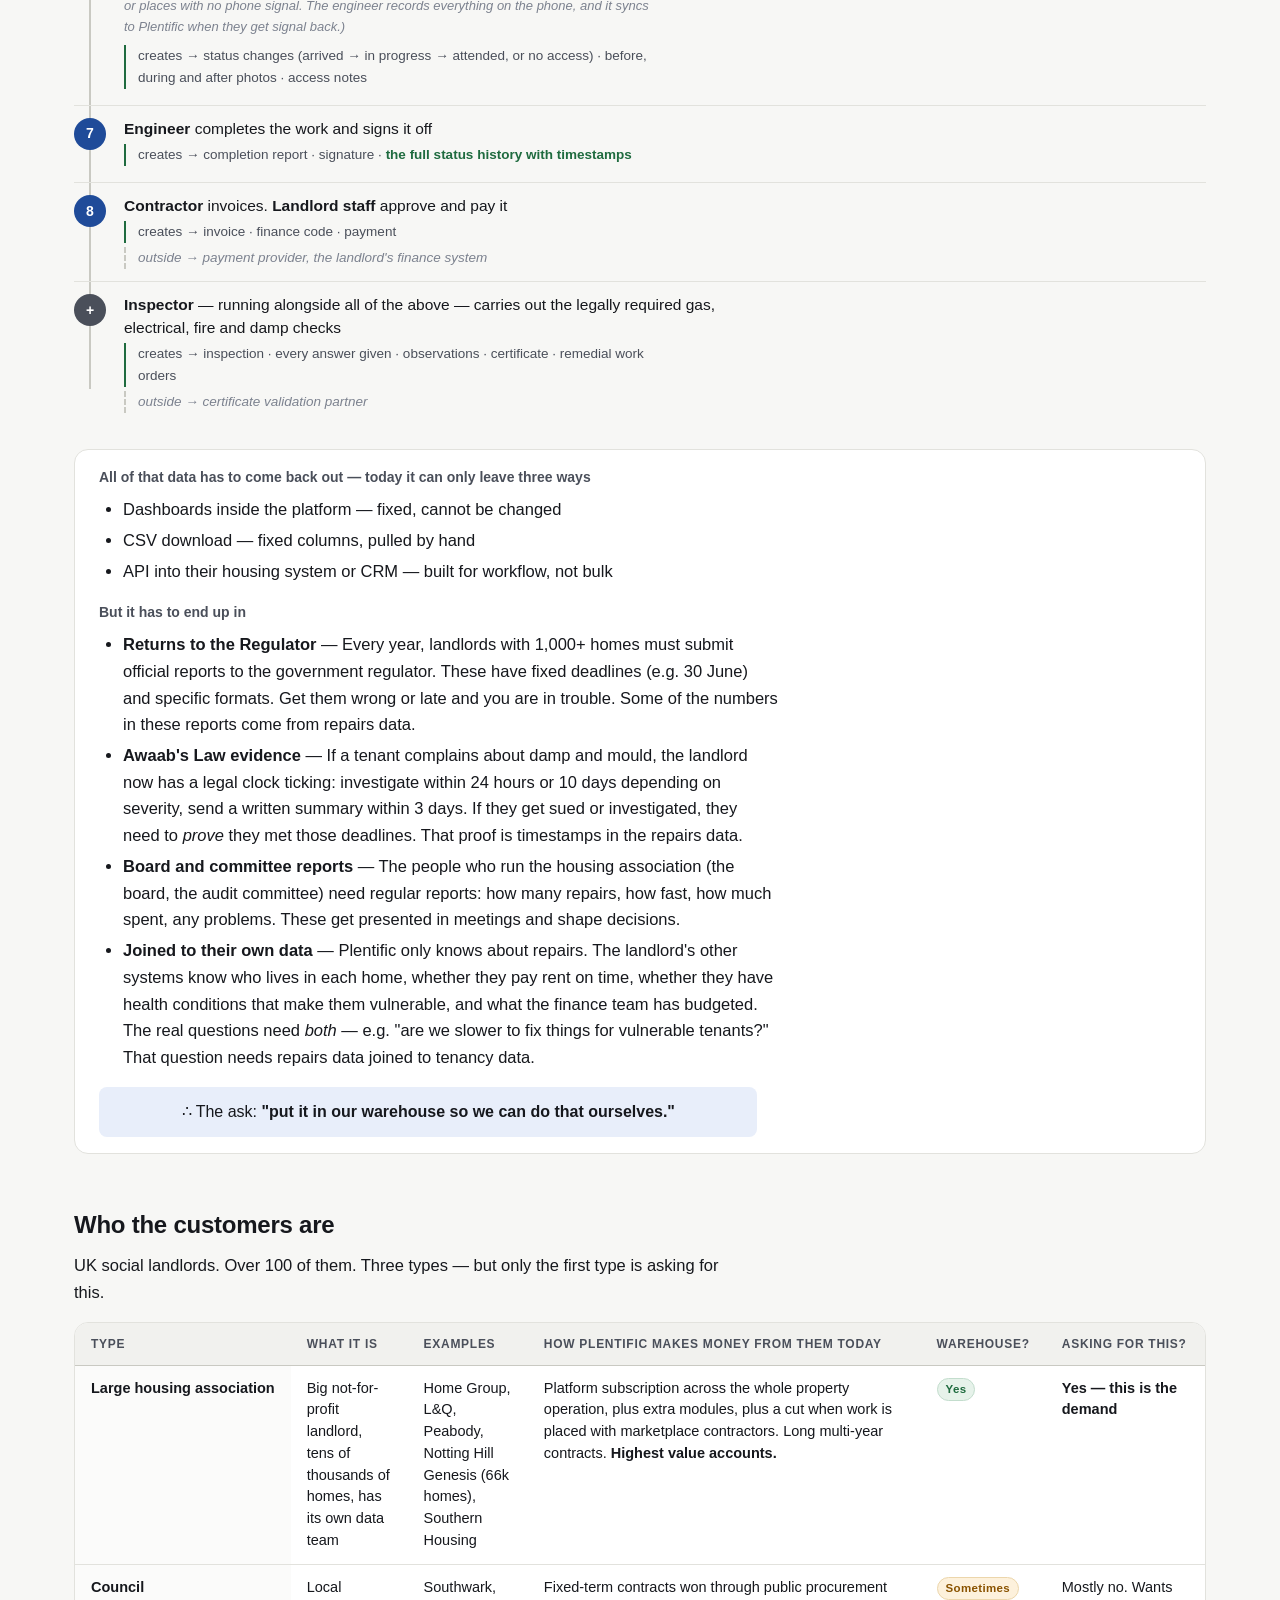
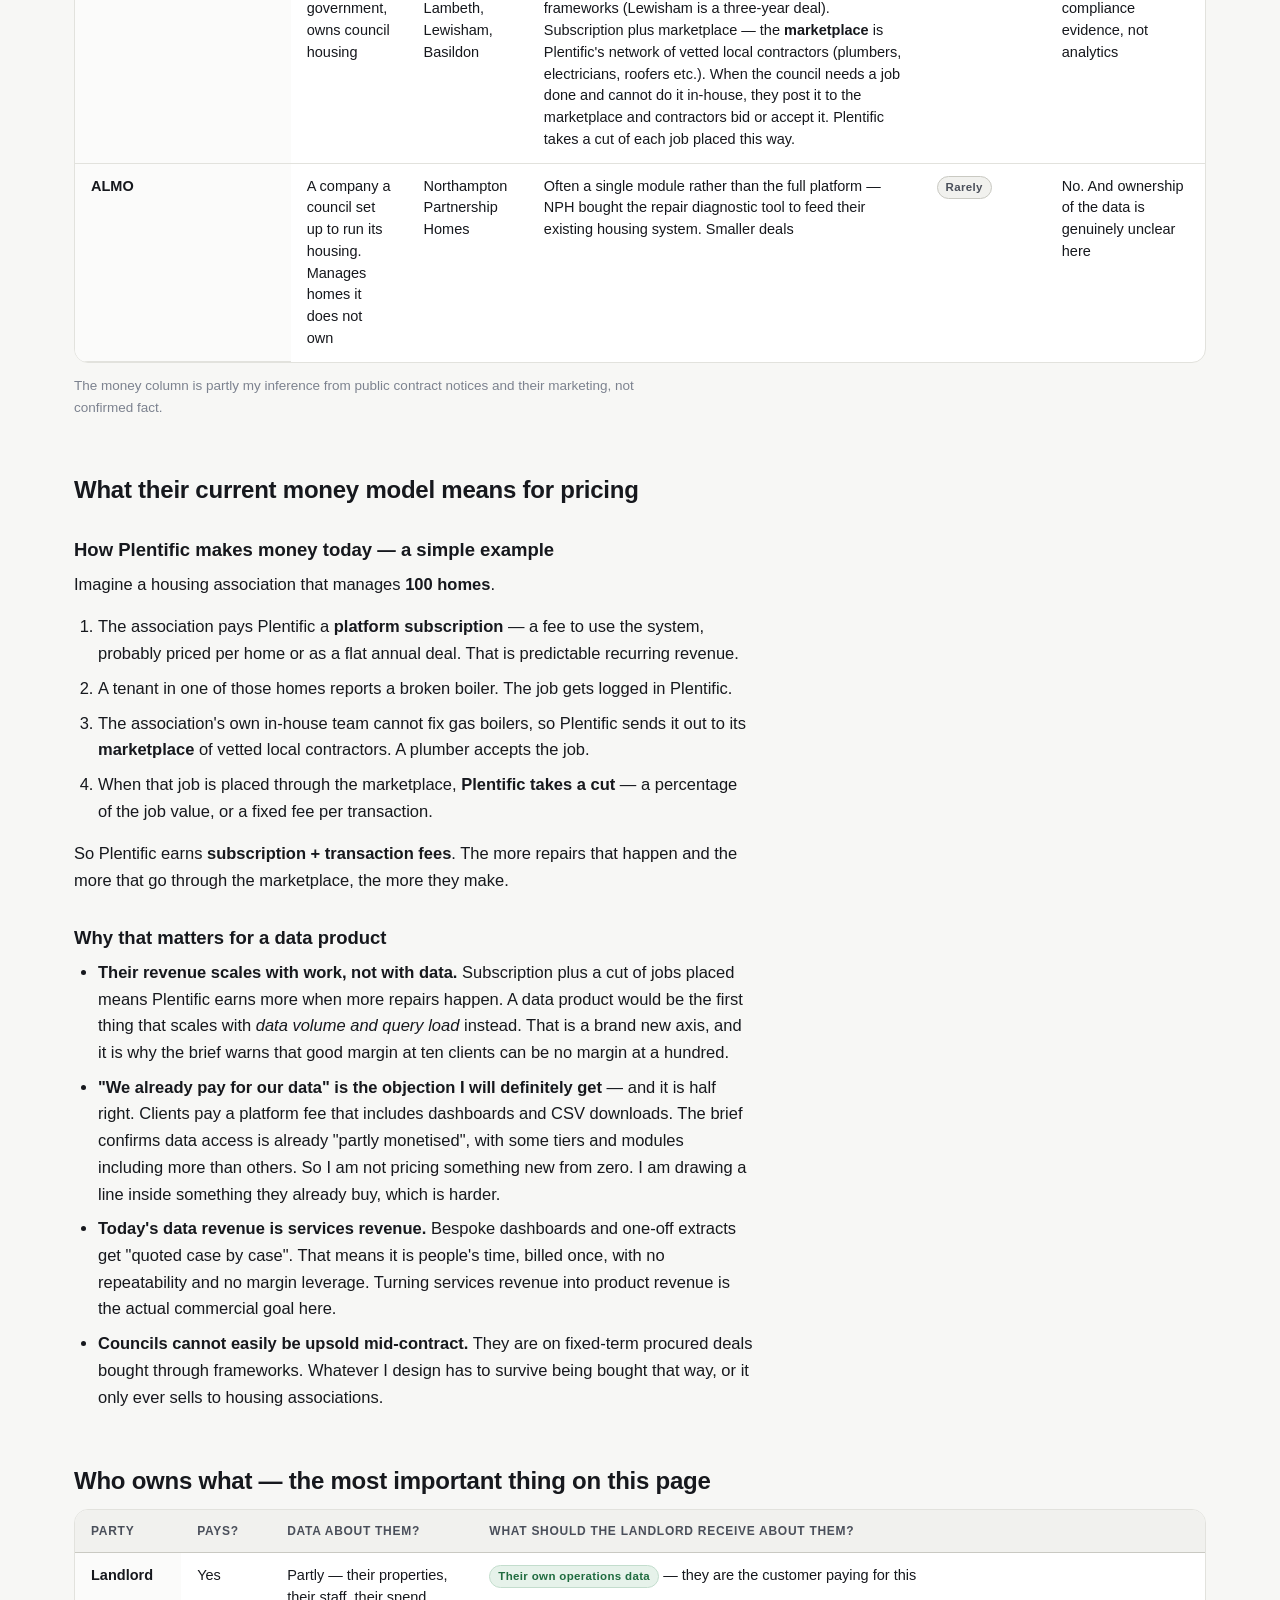
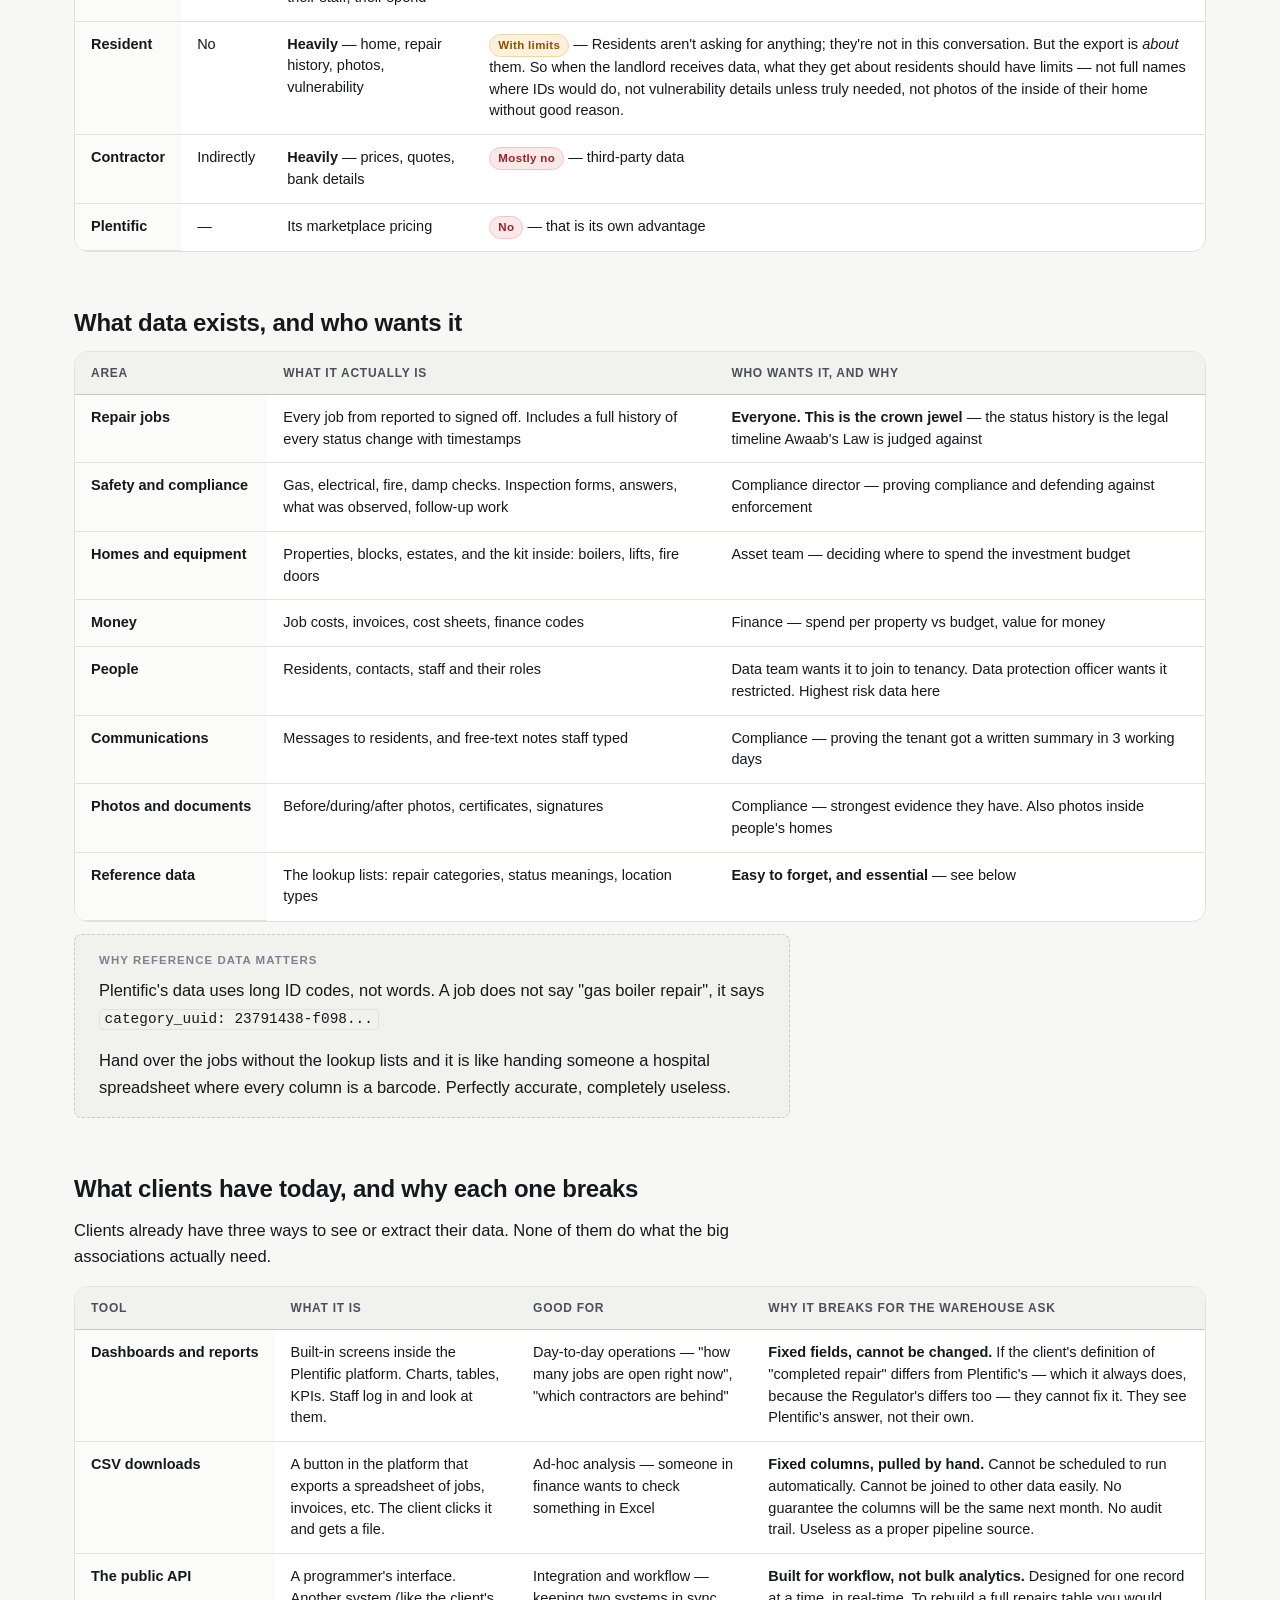
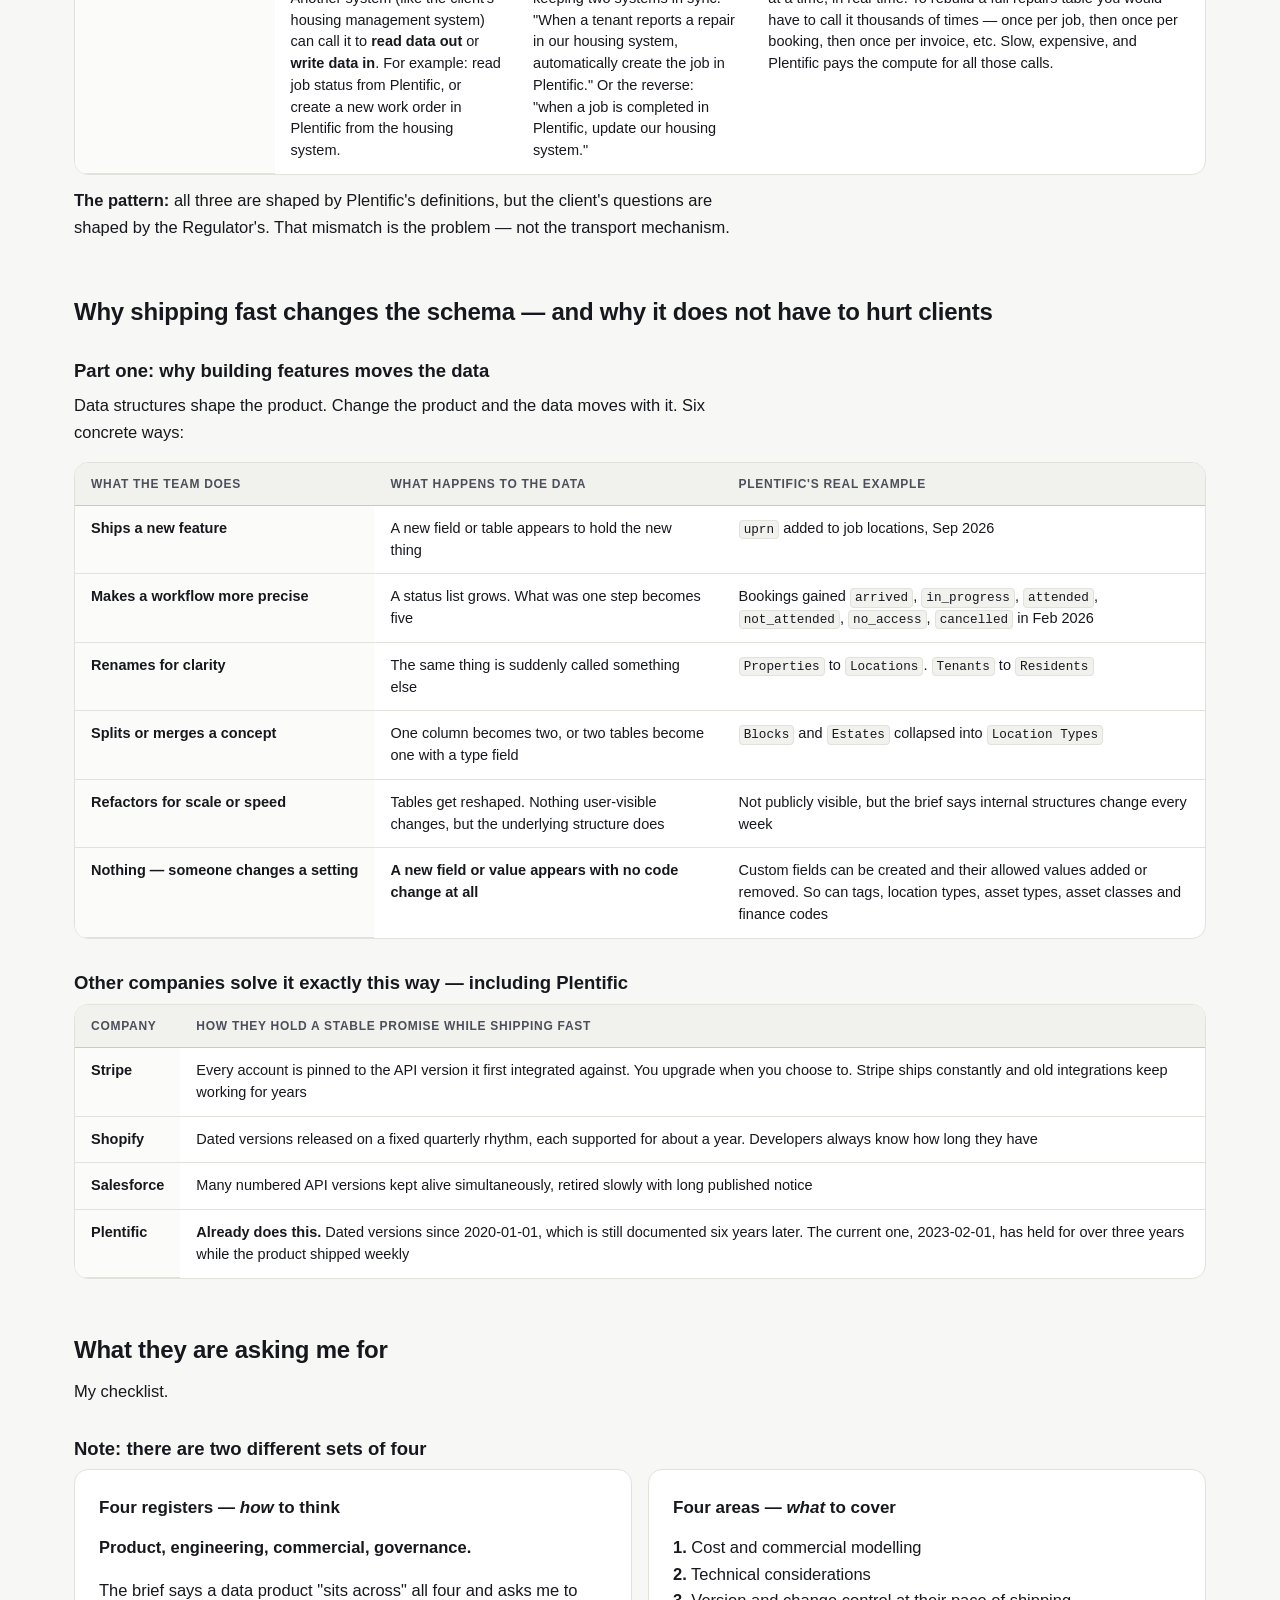
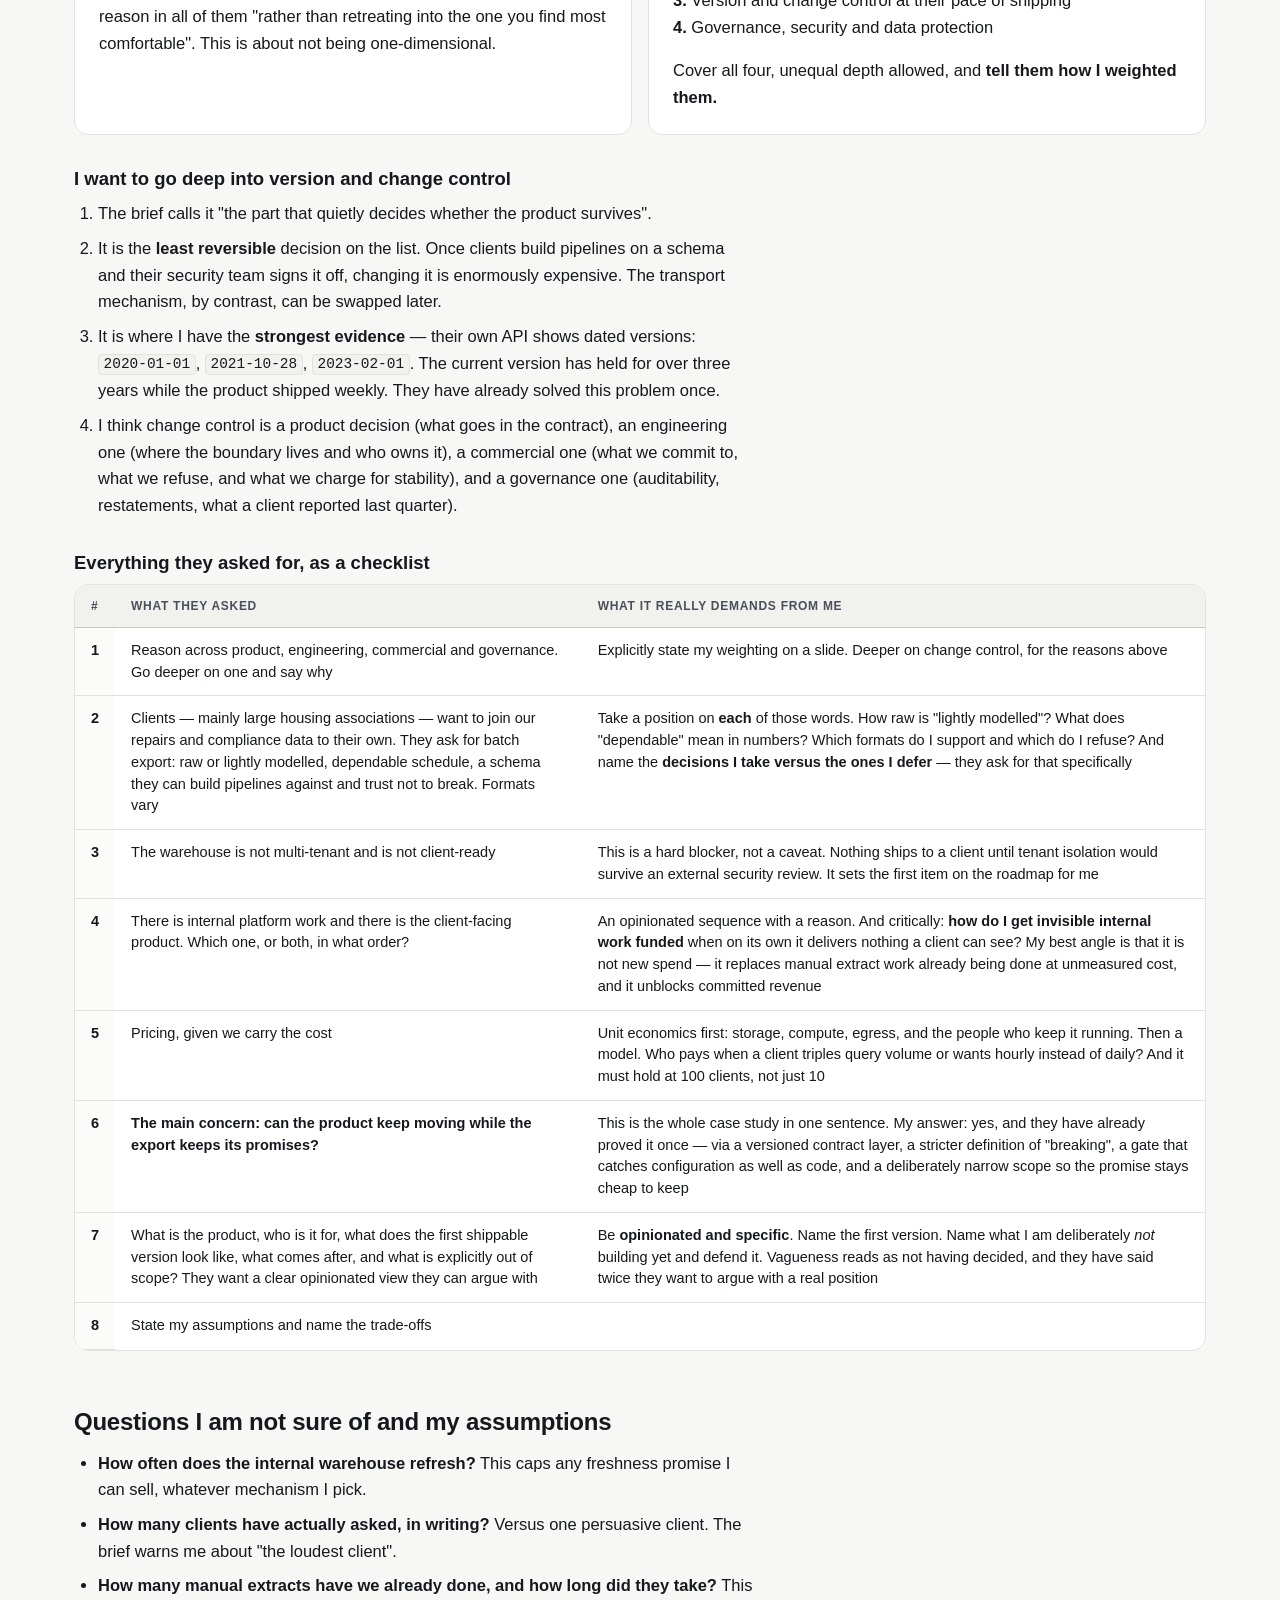
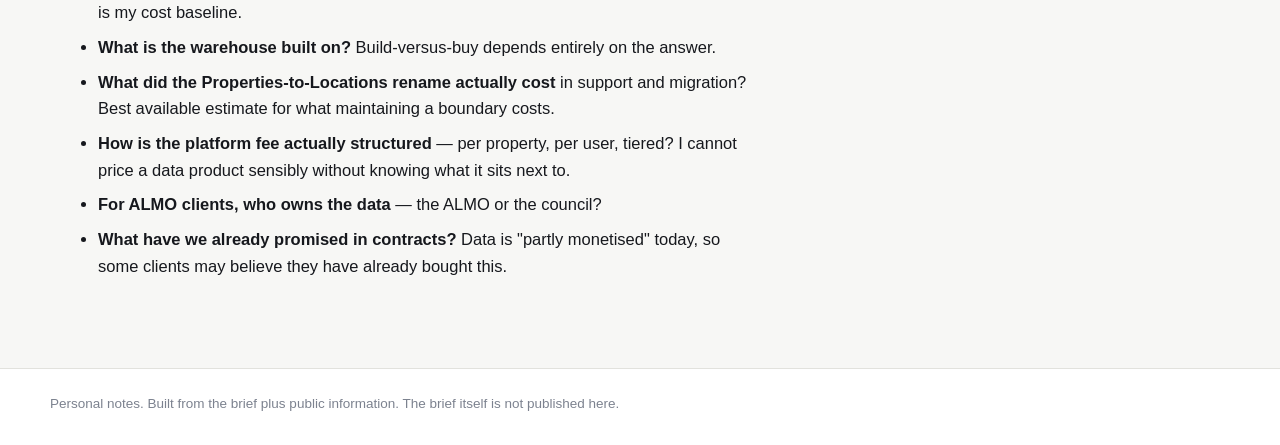
==== commit 698496ff: "Add PM interview prep page with difficult questions and answers Co-authored-by: Cursor <cursoragent@" ====
--- a/docs/index.html
+++ b/docs/index.html
@@ -29,6 +29,7 @@
     <nav class="toc" aria-label="Contents">
       <a href="solutions.html" class="toc-page"><strong>Solution options &rarr;</strong></a>
       <a href="how-versioning-works.html" class="toc-page"><strong>How versioning works &rarr;</strong></a>
+      <a href="pm-interview-prep.html" class="toc-page"><strong>PM interview prep &rarr;</strong></a>
       <a href="#task">The task</a>
       <a href="#does">What Plentific does</a>
       <a href="#who">Who the customers are</a>
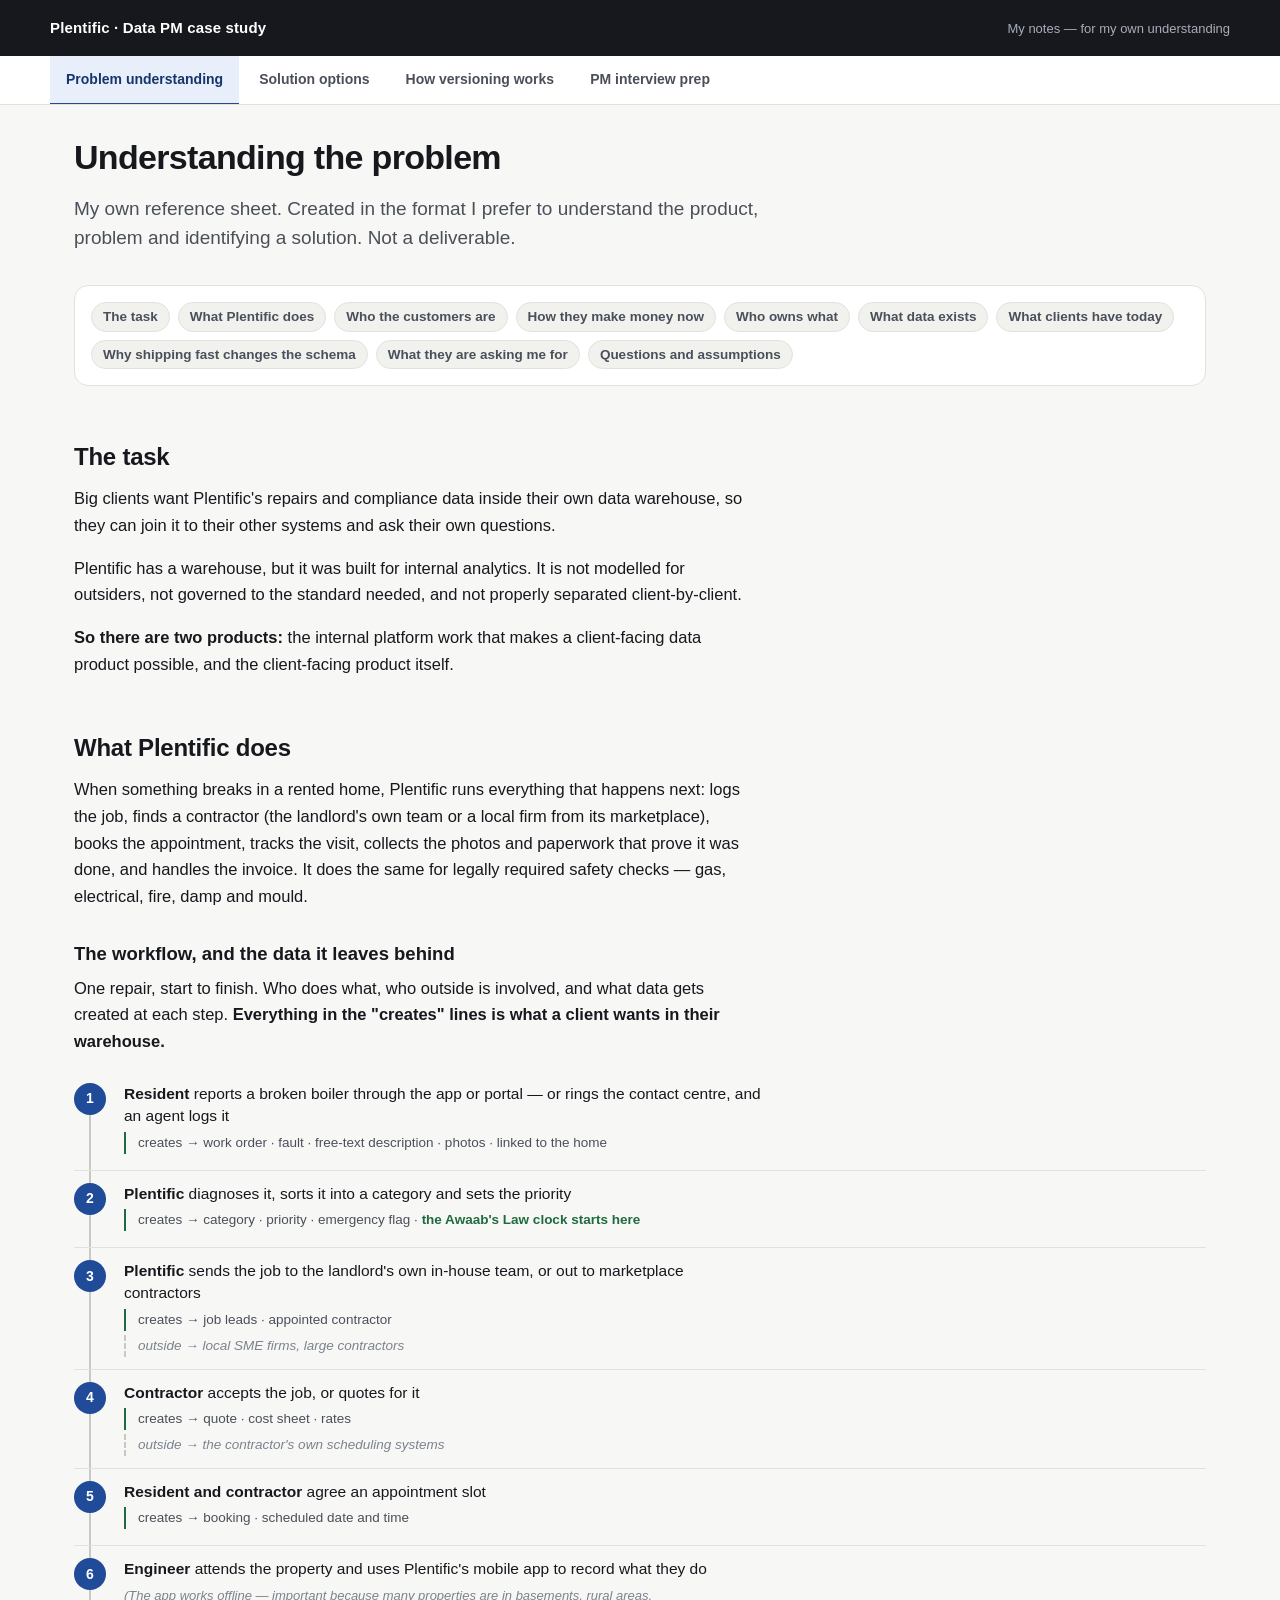
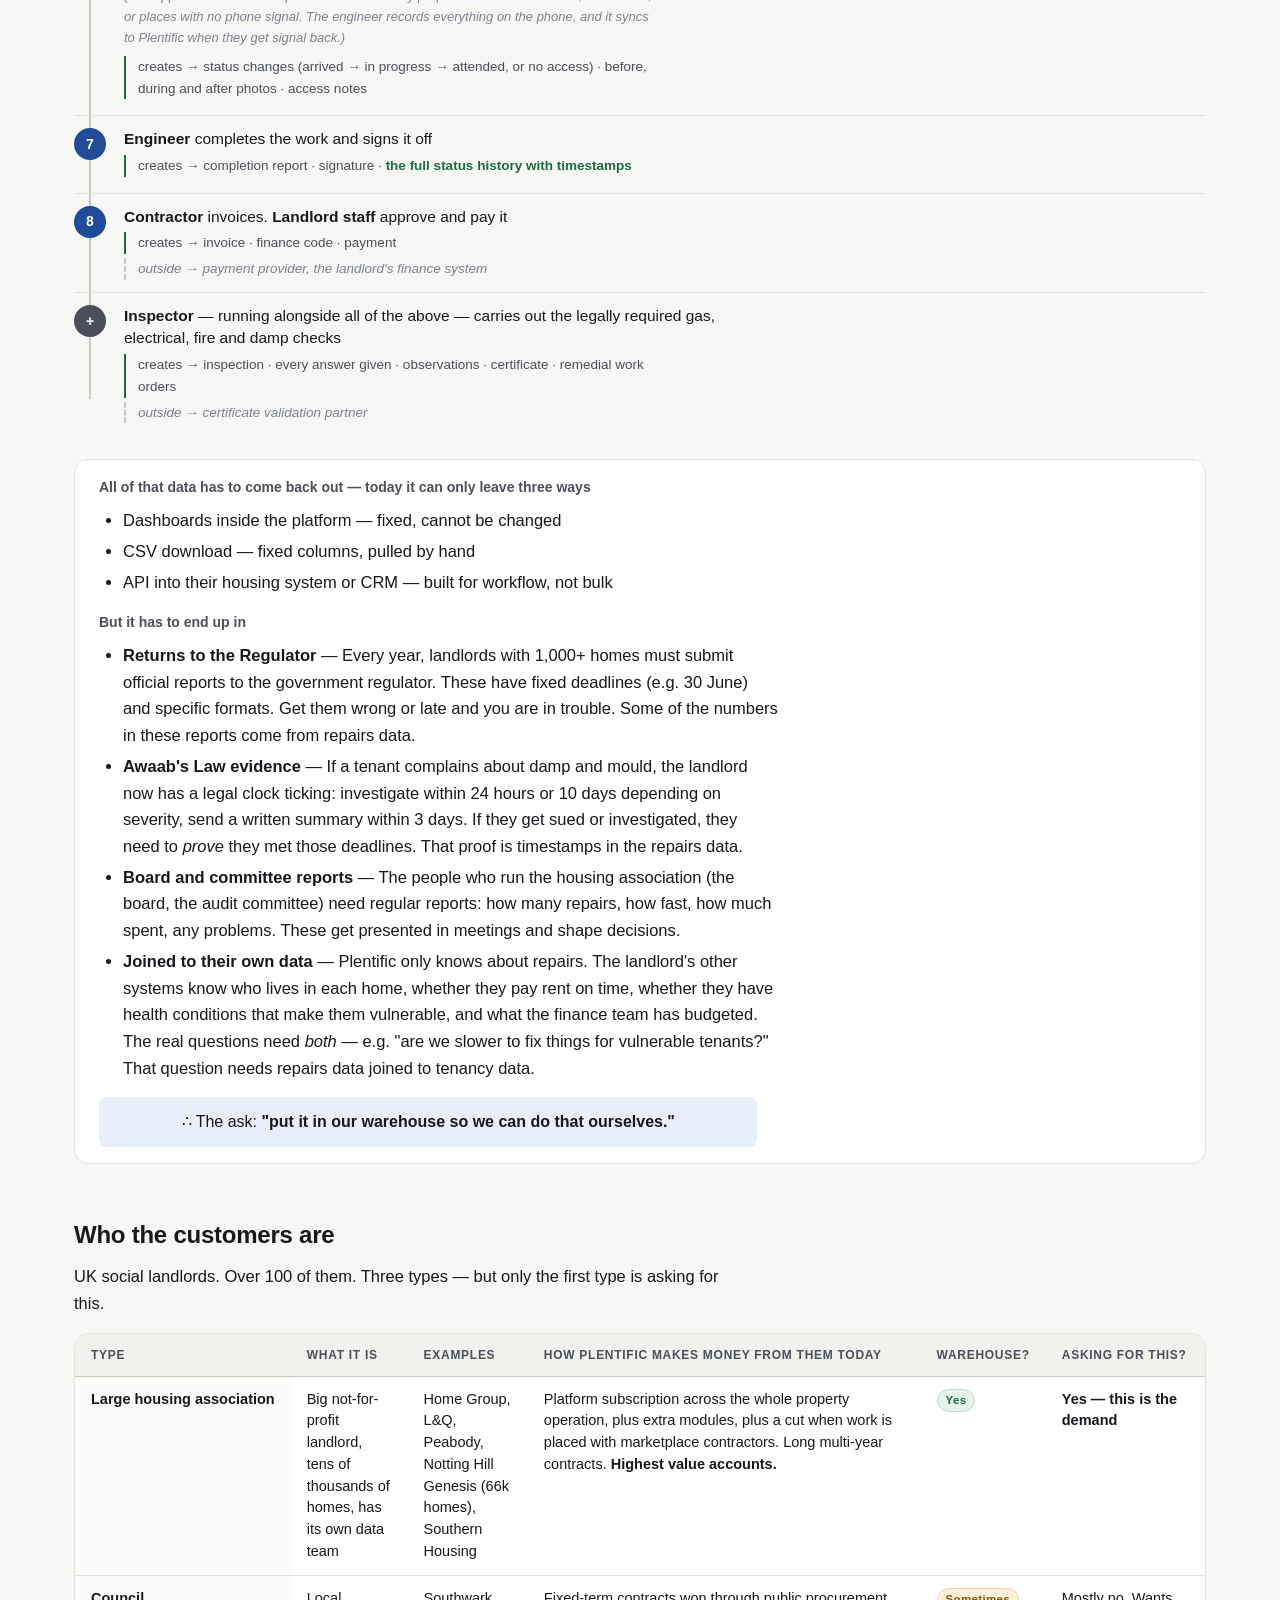
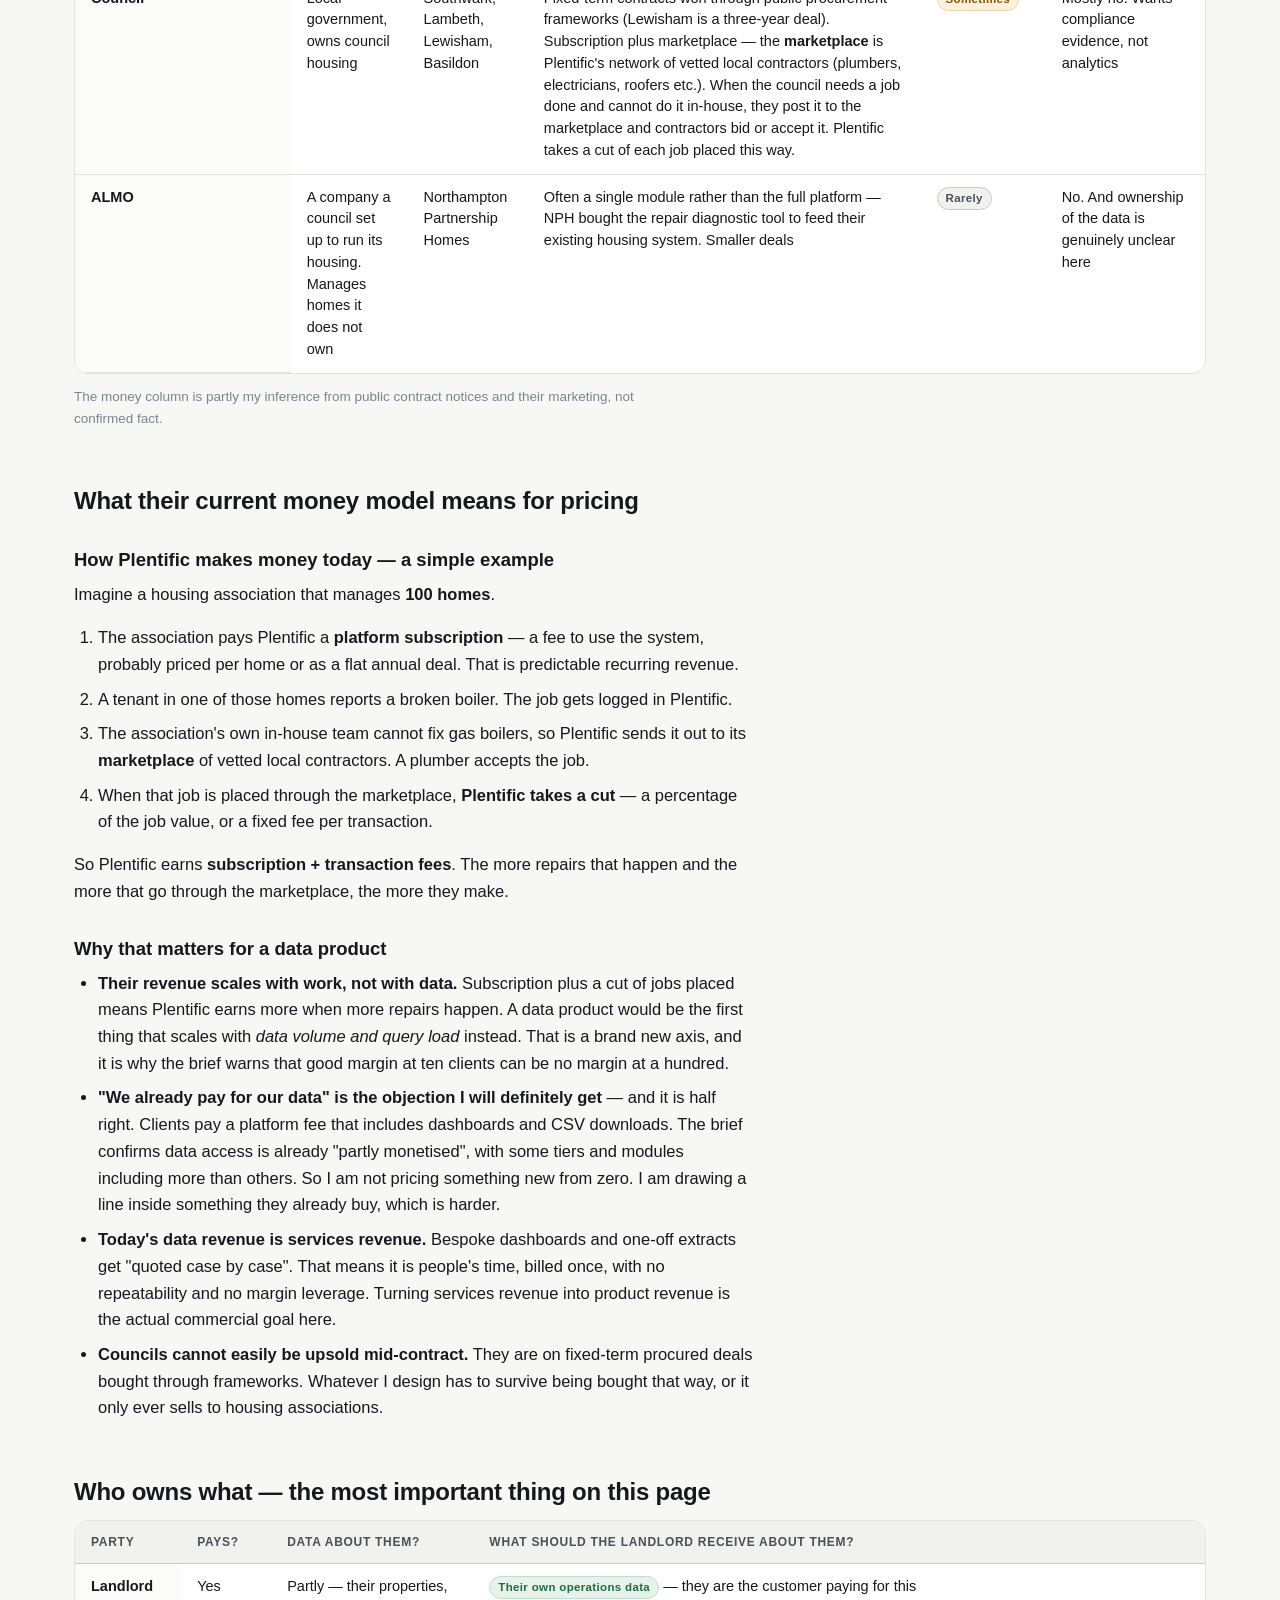
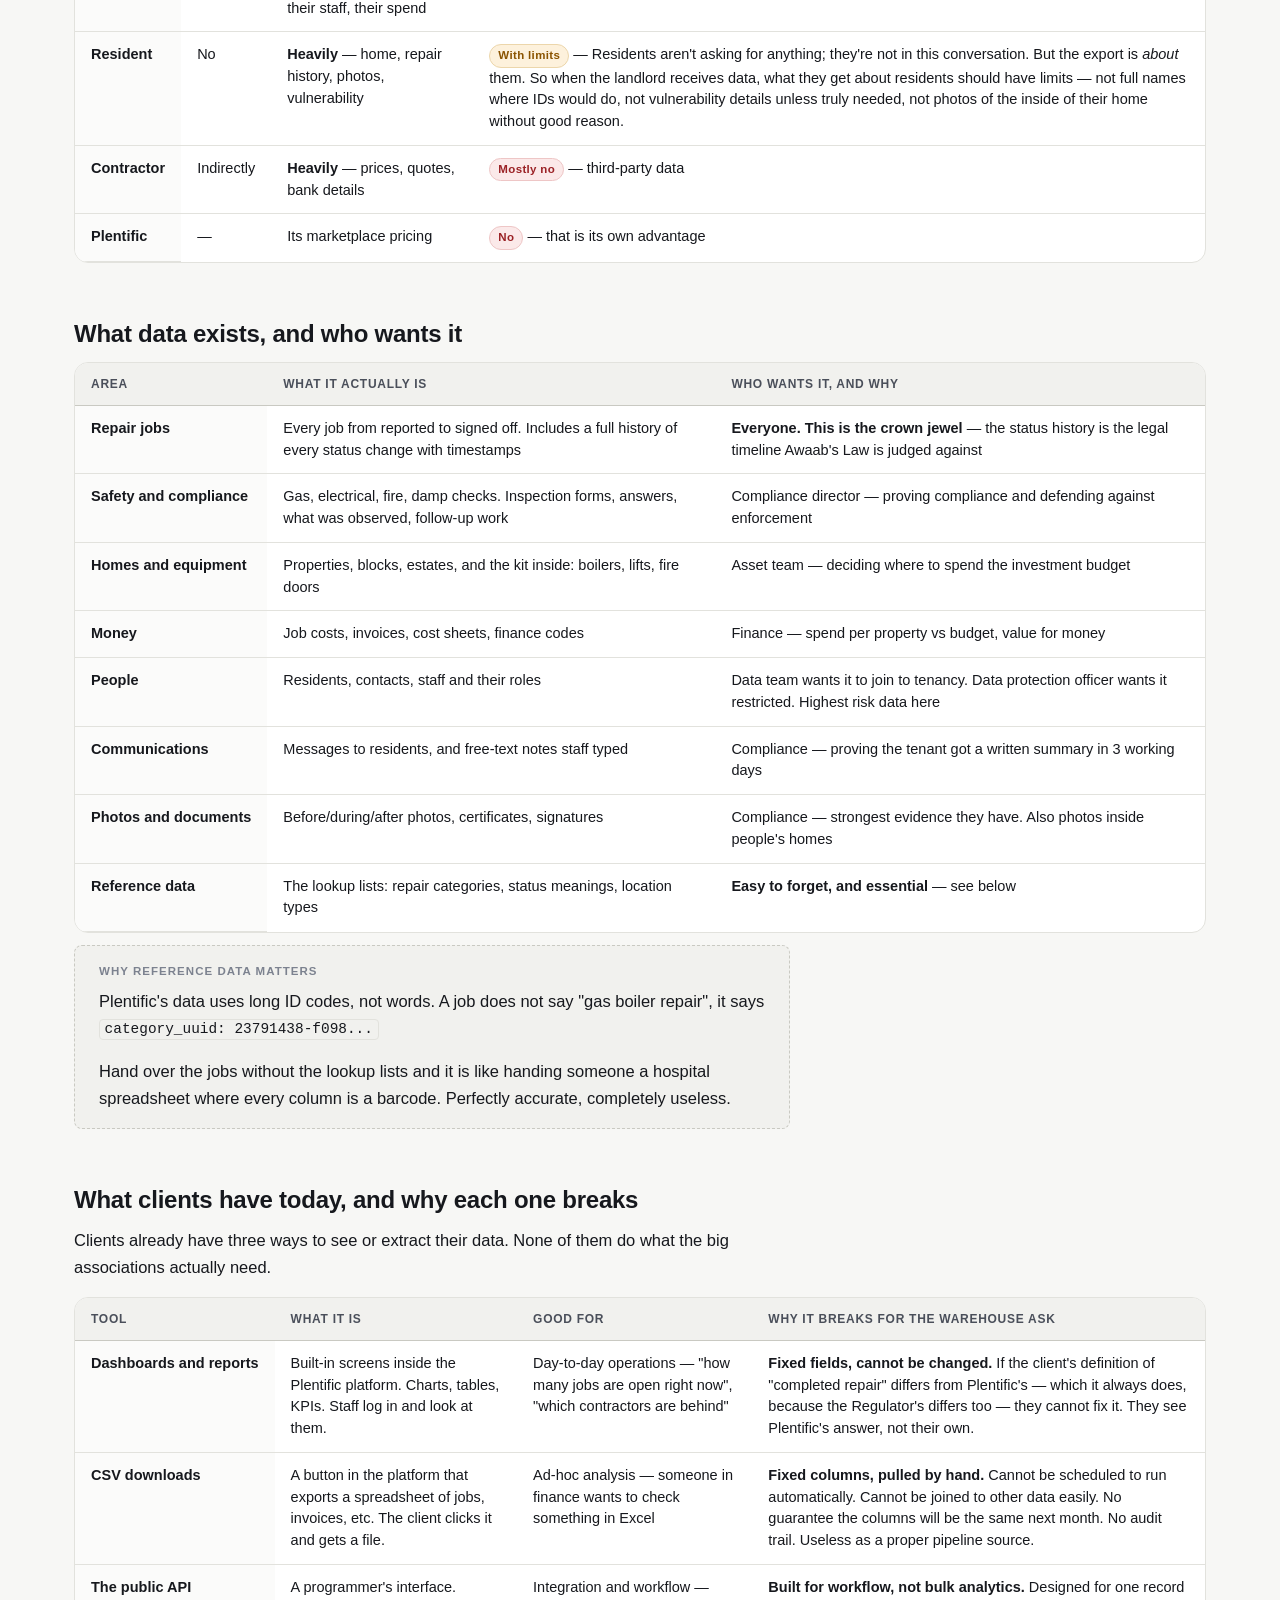
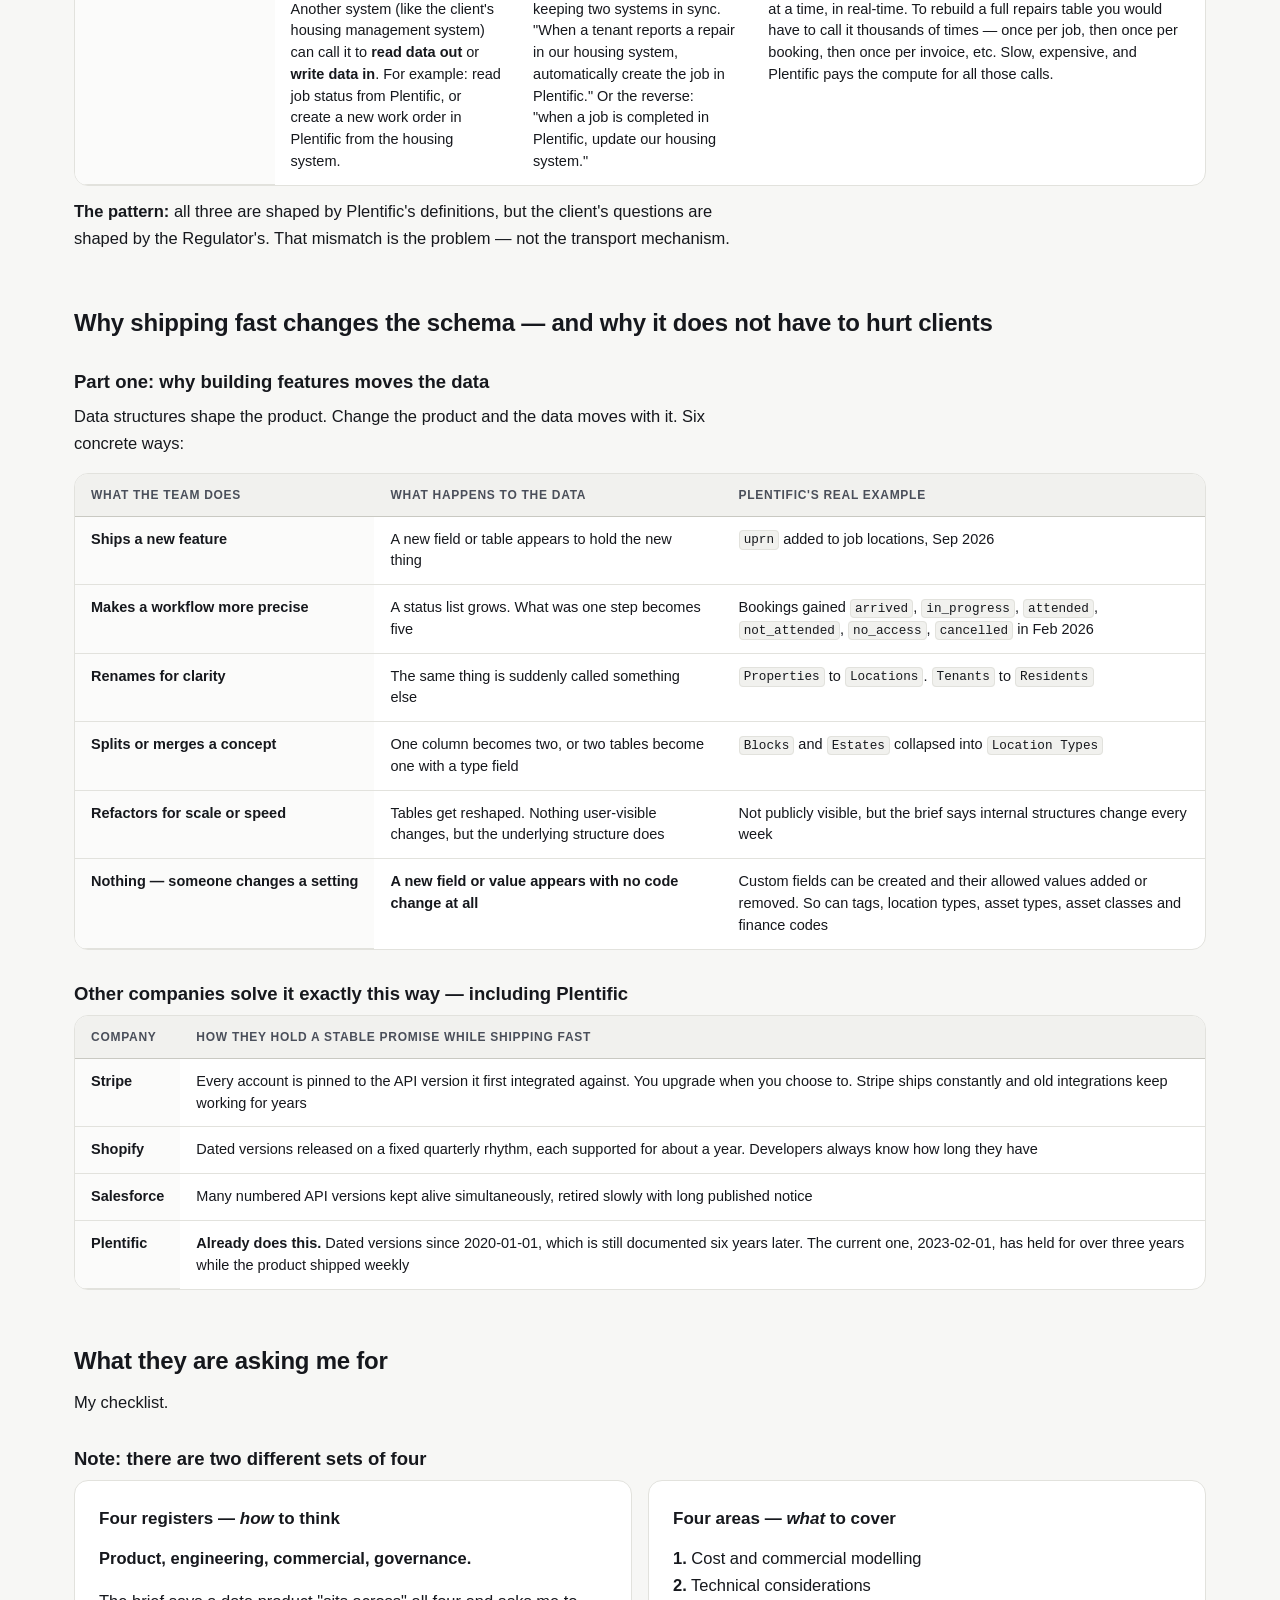
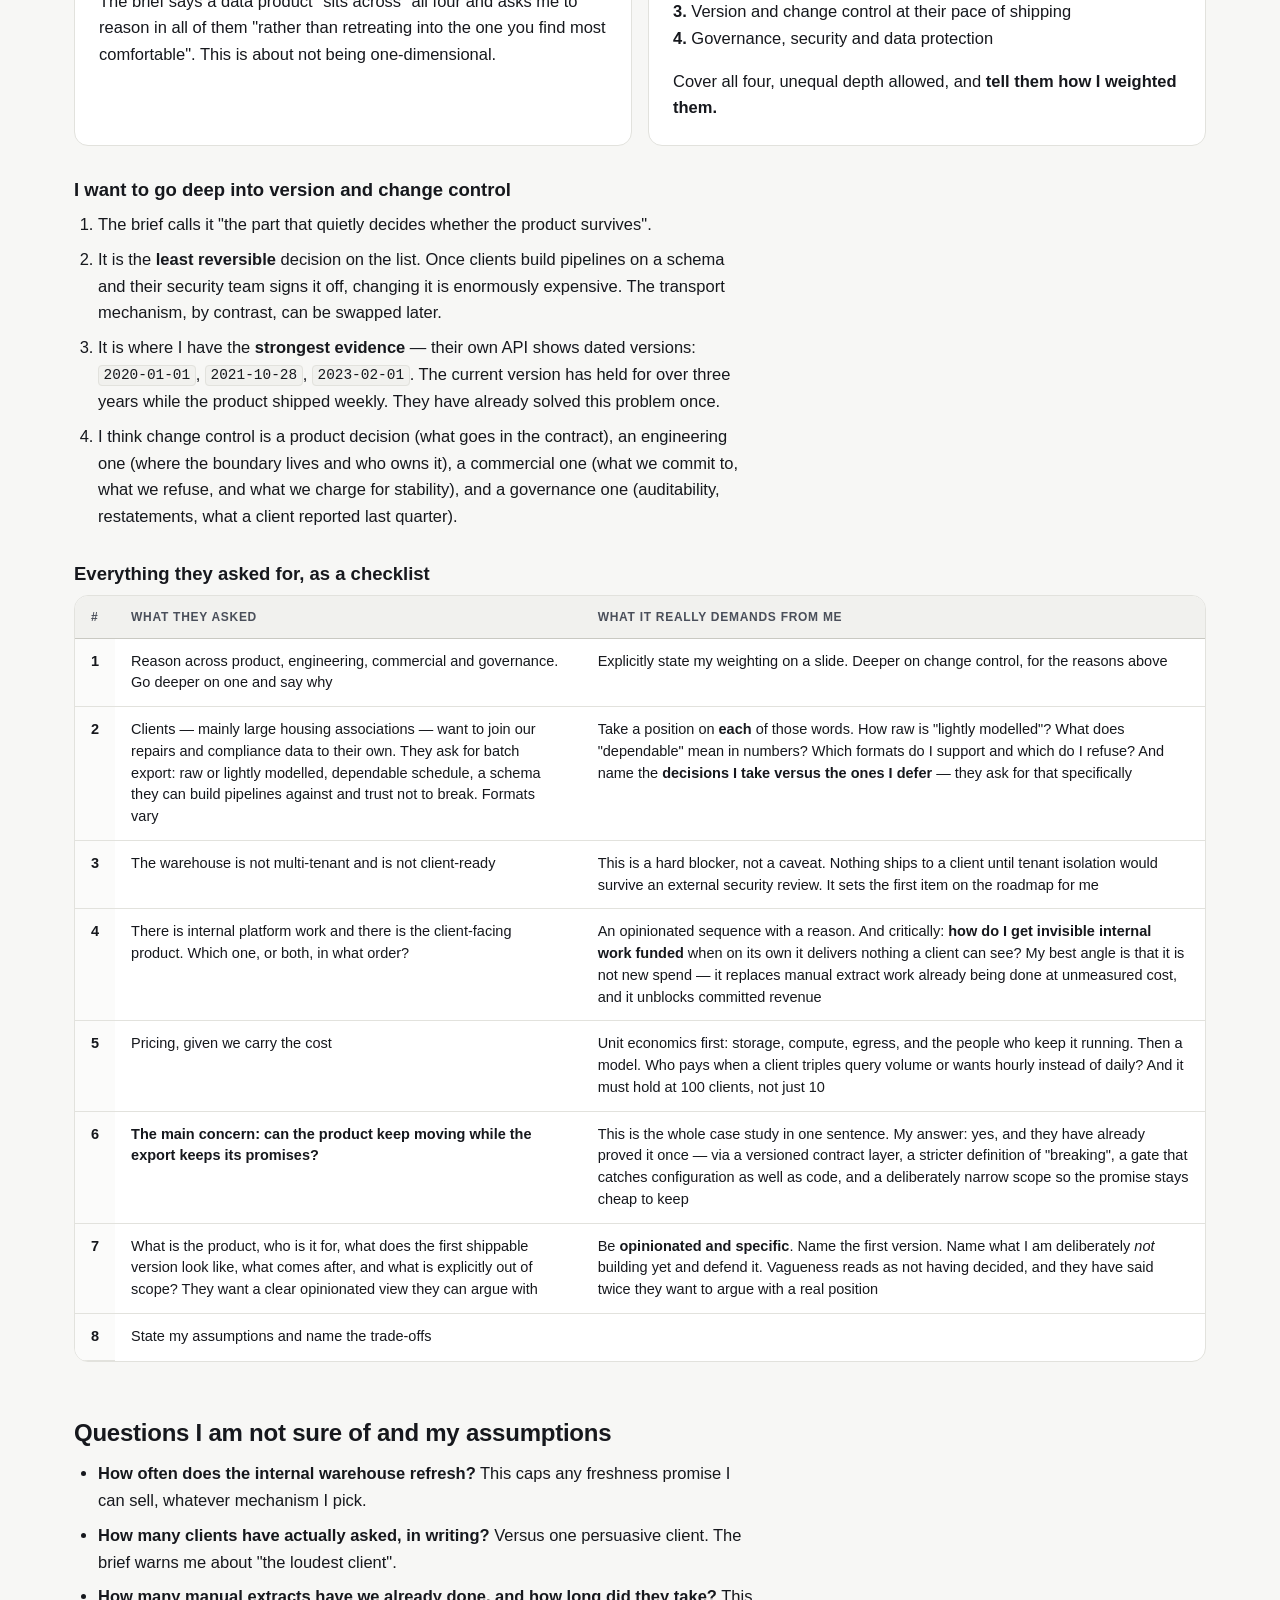
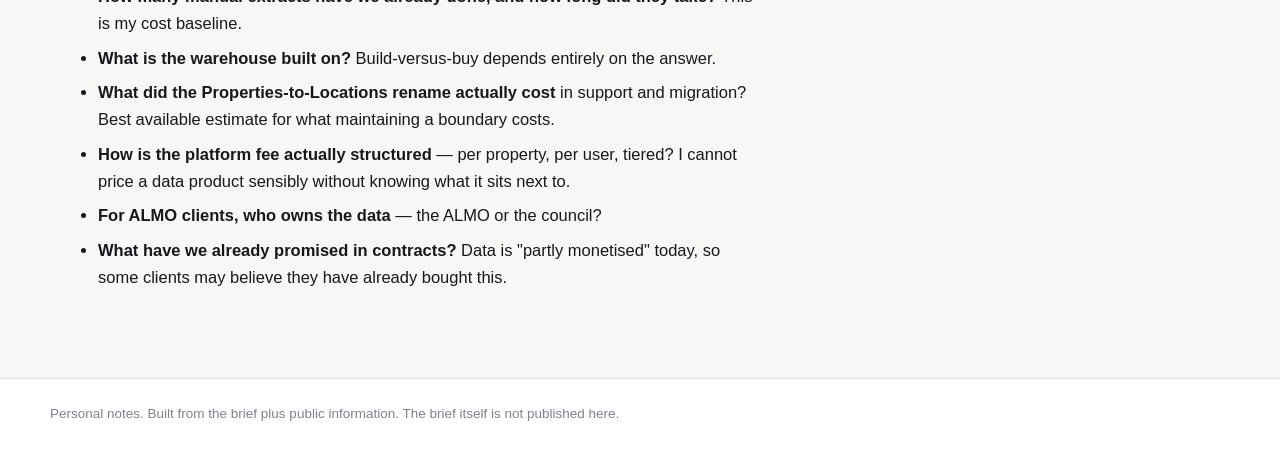
==== commit ef56576f: "Add site-wide navigation menu, remove redundant back links Co-authored-by: Cursor <cursoragent@curso" ====
--- a/docs/index.html
+++ b/docs/index.html
@@ -17,6 +17,15 @@
   </div>
 </header>
 
+<nav class="site-nav" aria-label="Main">
+  <div class="site-nav-inner">
+    <a href="index.html" aria-current="page">Problem understanding</a>
+    <a href="solutions.html">Solution options</a>
+    <a href="how-versioning-works.html">How versioning works</a>
+    <a href="pm-interview-prep.html">PM interview prep</a>
+  </div>
+</nav>
+
 <div class="shell shell-wide">
   <main class="content" id="main">
 
@@ -27,9 +36,6 @@
     </p>
 
     <nav class="toc" aria-label="Contents">
-      <a href="solutions.html" class="toc-page"><strong>Solution options &rarr;</strong></a>
-      <a href="how-versioning-works.html" class="toc-page"><strong>How versioning works &rarr;</strong></a>
-      <a href="pm-interview-prep.html" class="toc-page"><strong>PM interview prep &rarr;</strong></a>
       <a href="#task">The task</a>
       <a href="#does">What Plentific does</a>
       <a href="#who">Who the customers are</a>
--- a/docs/assets/styles.css
+++ b/docs/assets/styles.css
@@ -94,6 +94,45 @@
 
 .masthead a {
   color: #d6e2f7;
+}
+
+/* ---------- Site navigation ---------- */
+
+.site-nav {
+  background: var(--c-surface);
+  border-bottom: 1px solid var(--c-line);
+  padding: 0 var(--s-5);
+}
+
+.site-nav-inner {
+  max-width: var(--maxw);
+  margin: 0 auto;
+  display: flex;
+  gap: var(--s-1);
+  overflow-x: auto;
+}
+
+.site-nav a {
+  display: block;
+  padding: var(--s-3) var(--s-4);
+  font-size: 14px;
+  font-weight: 600;
+  color: var(--c-ink-soft);
+  text-decoration: none;
+  white-space: nowrap;
+  border-bottom: 2px solid transparent;
+  margin-bottom: -1px;
+}
+
+.site-nav a:hover {
+  color: var(--c-accent);
+  background: var(--c-accent-soft);
+}
+
+.site-nav a[aria-current="page"] {
+  color: var(--c-accent-ink);
+  border-bottom-color: var(--c-accent);
+  background: var(--c-accent-soft);
 }
 
 .shell {
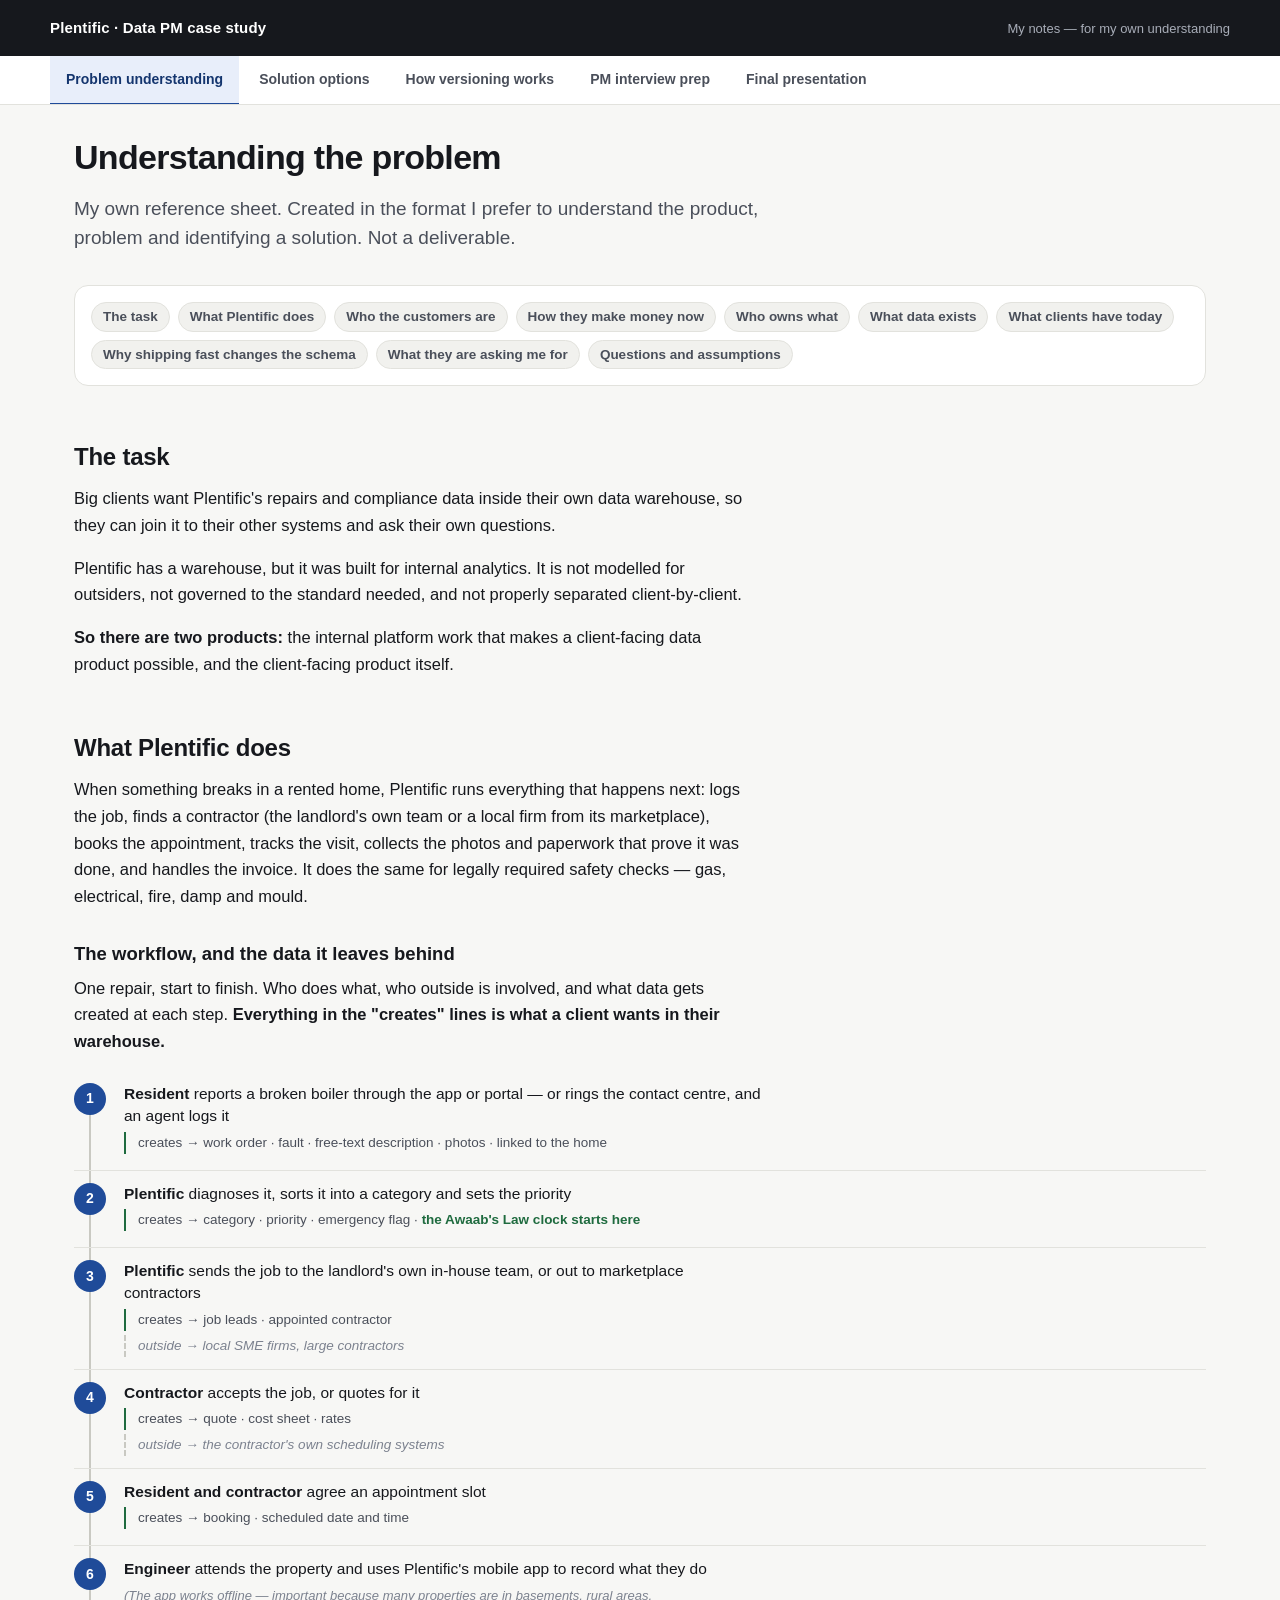
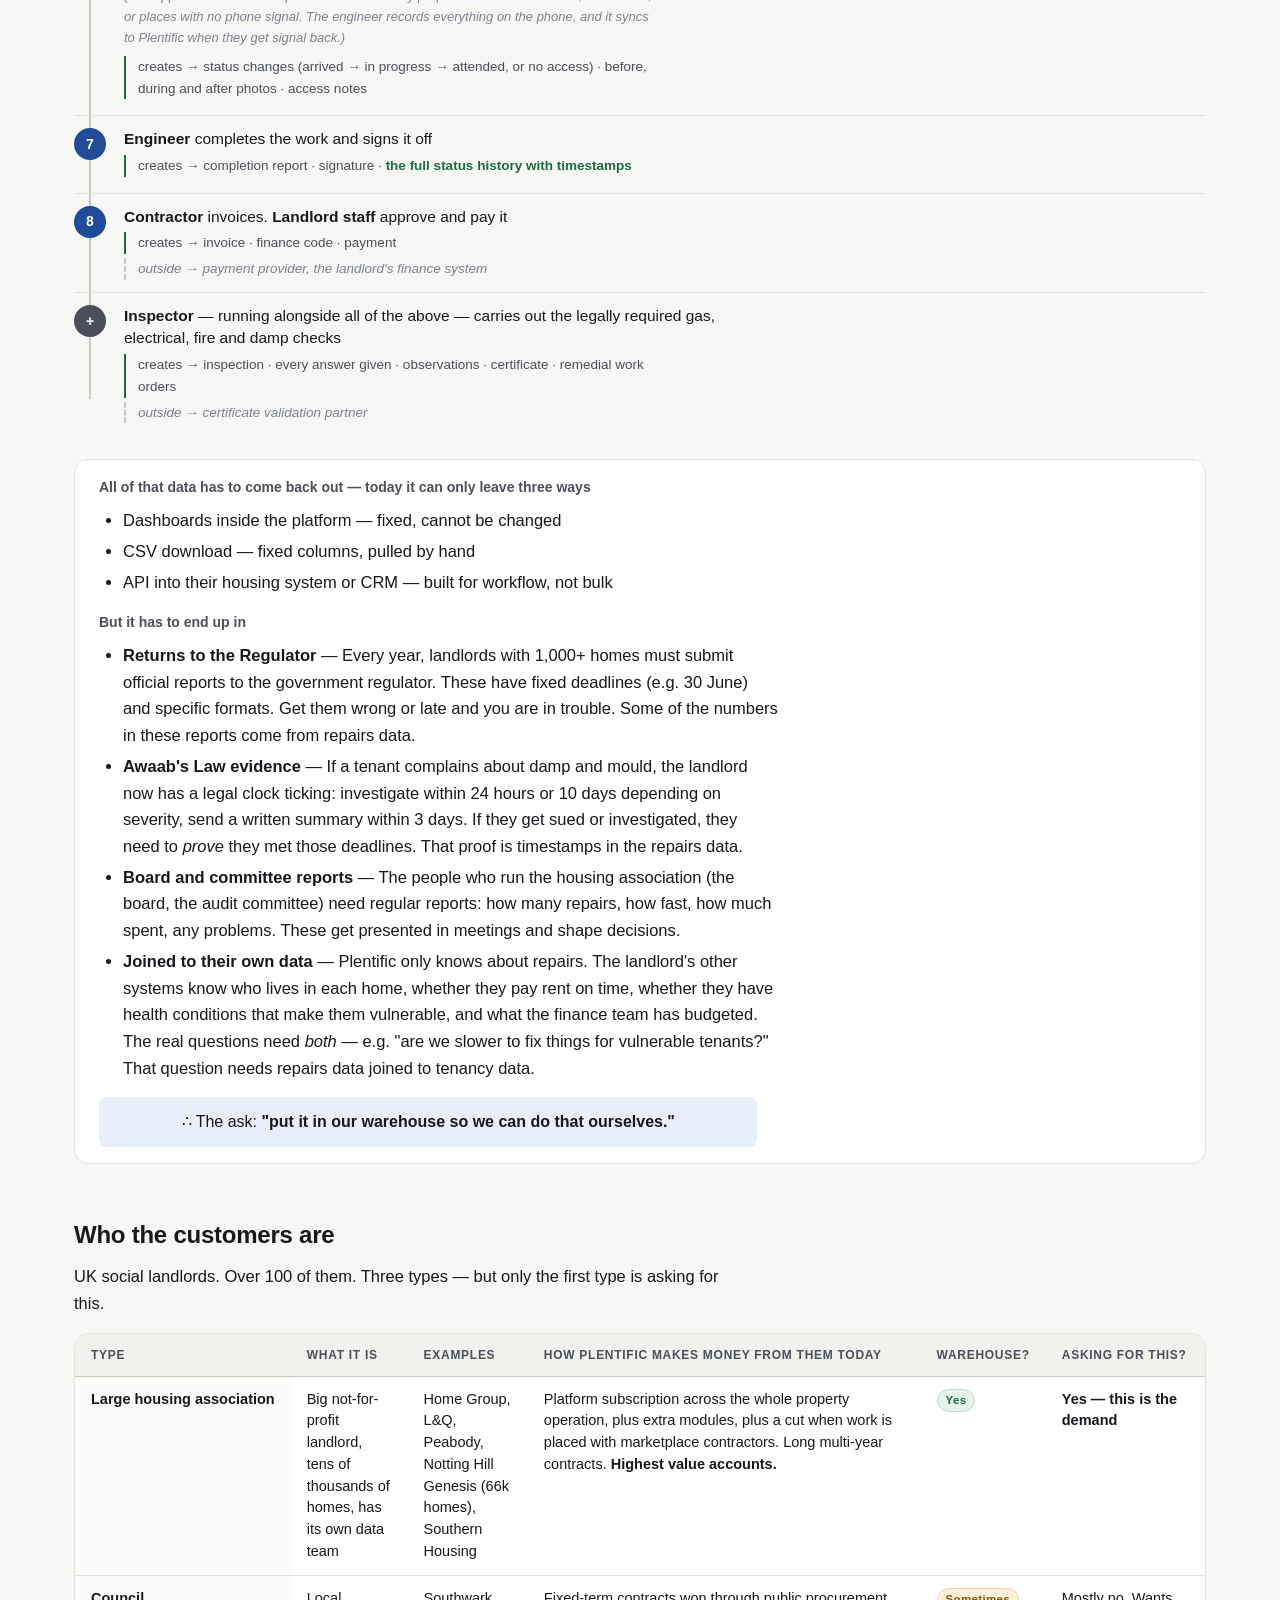
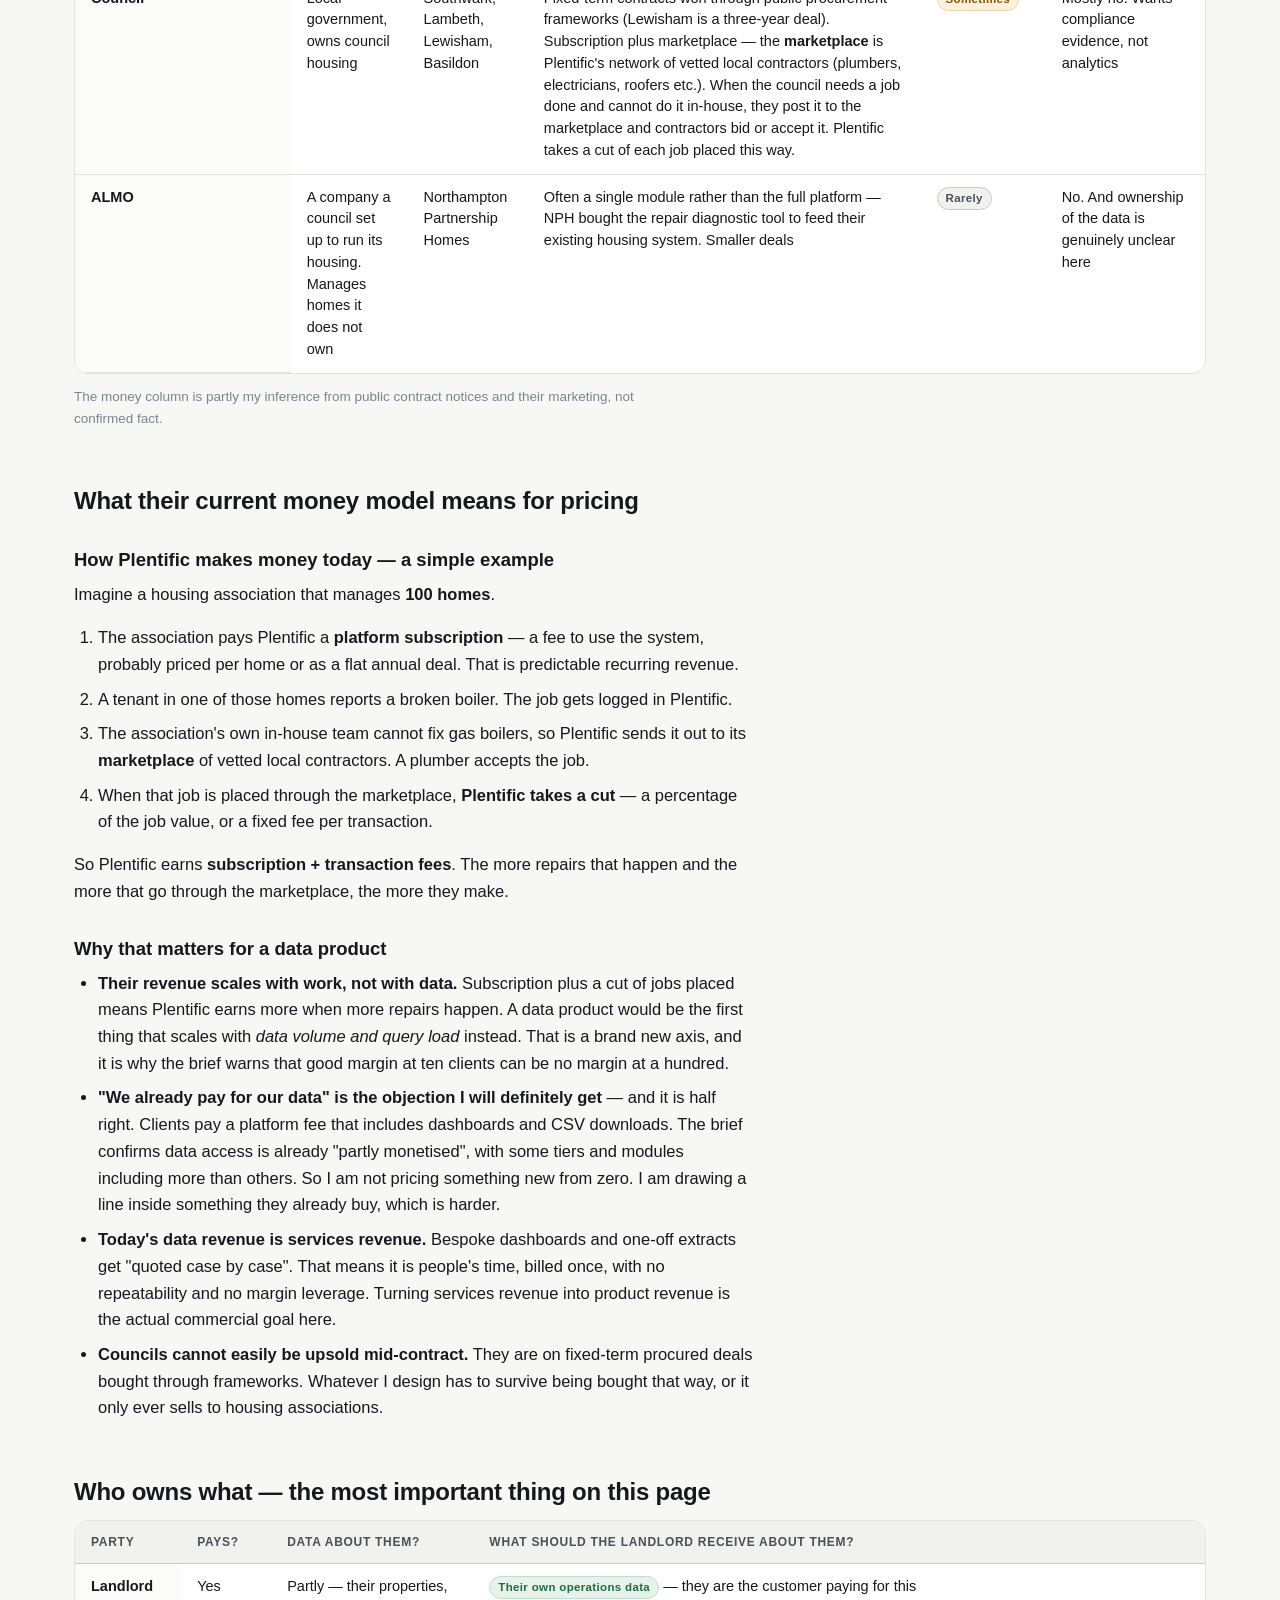
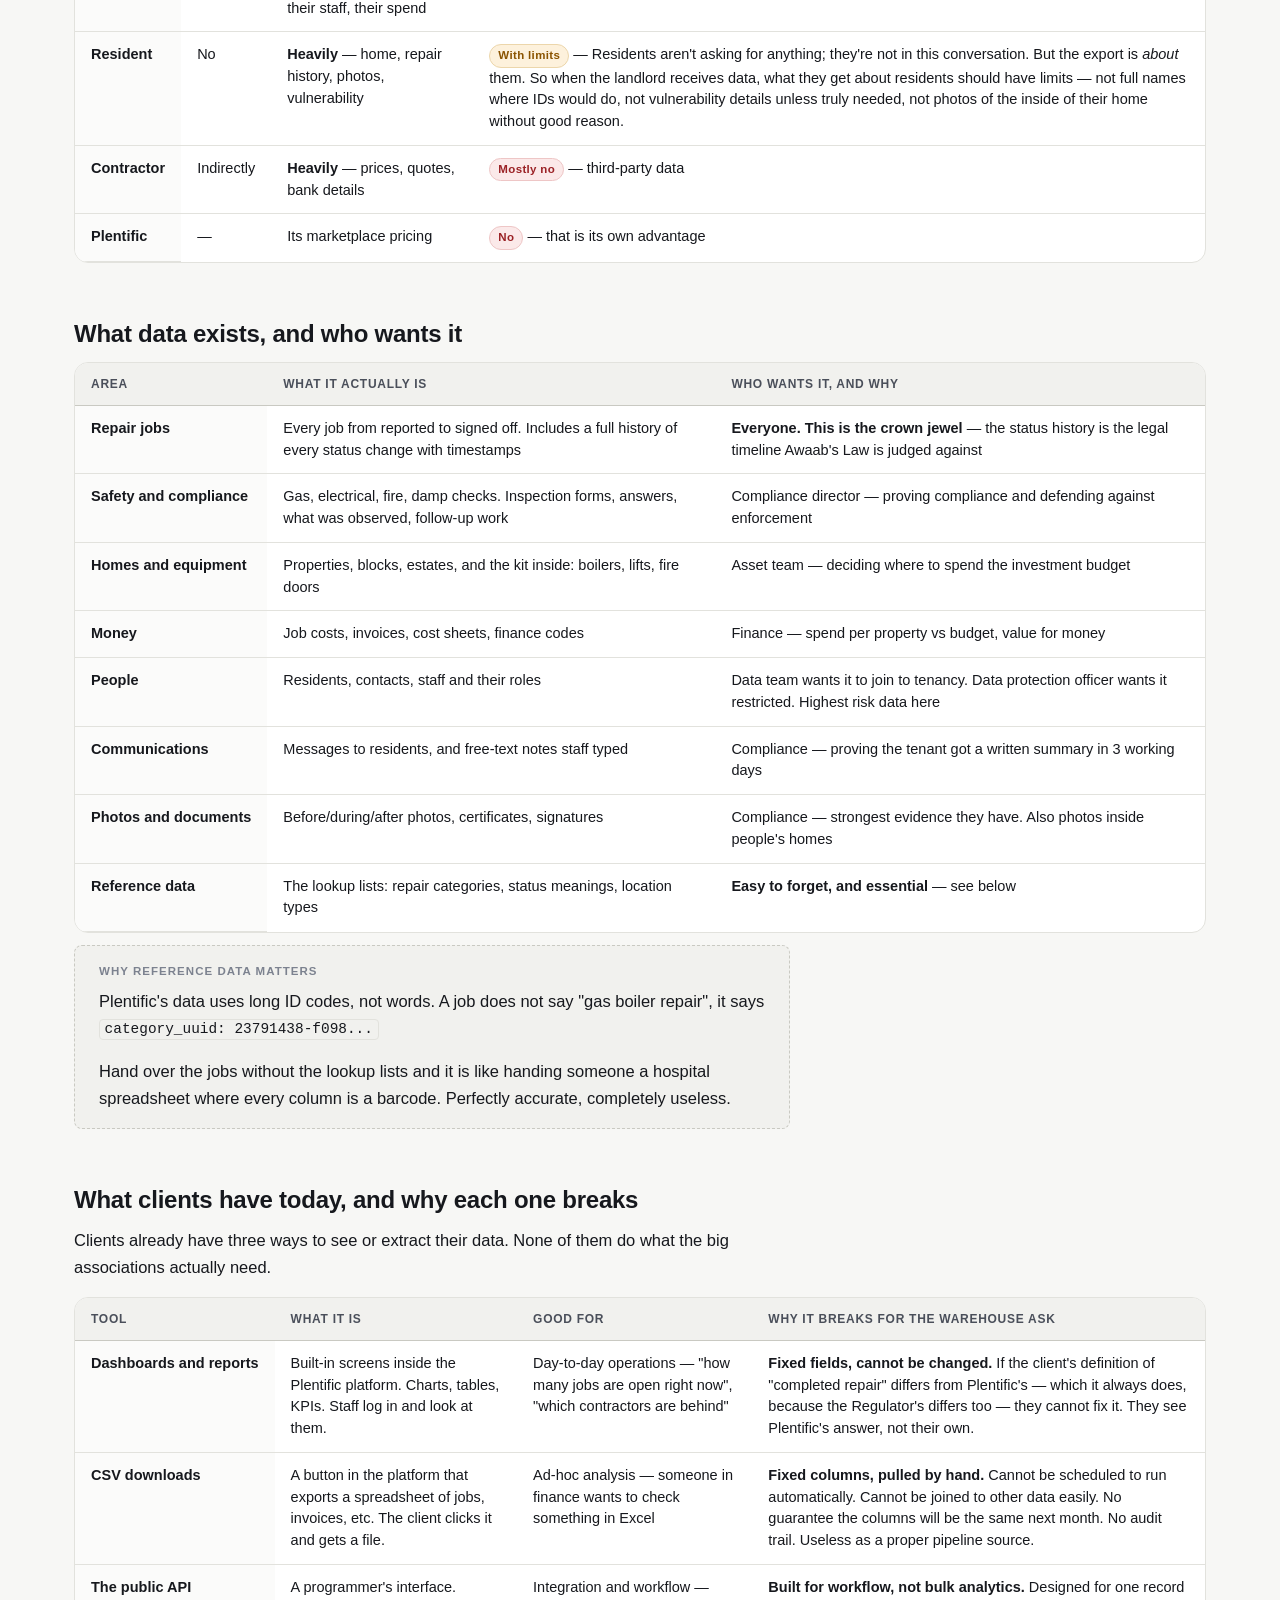
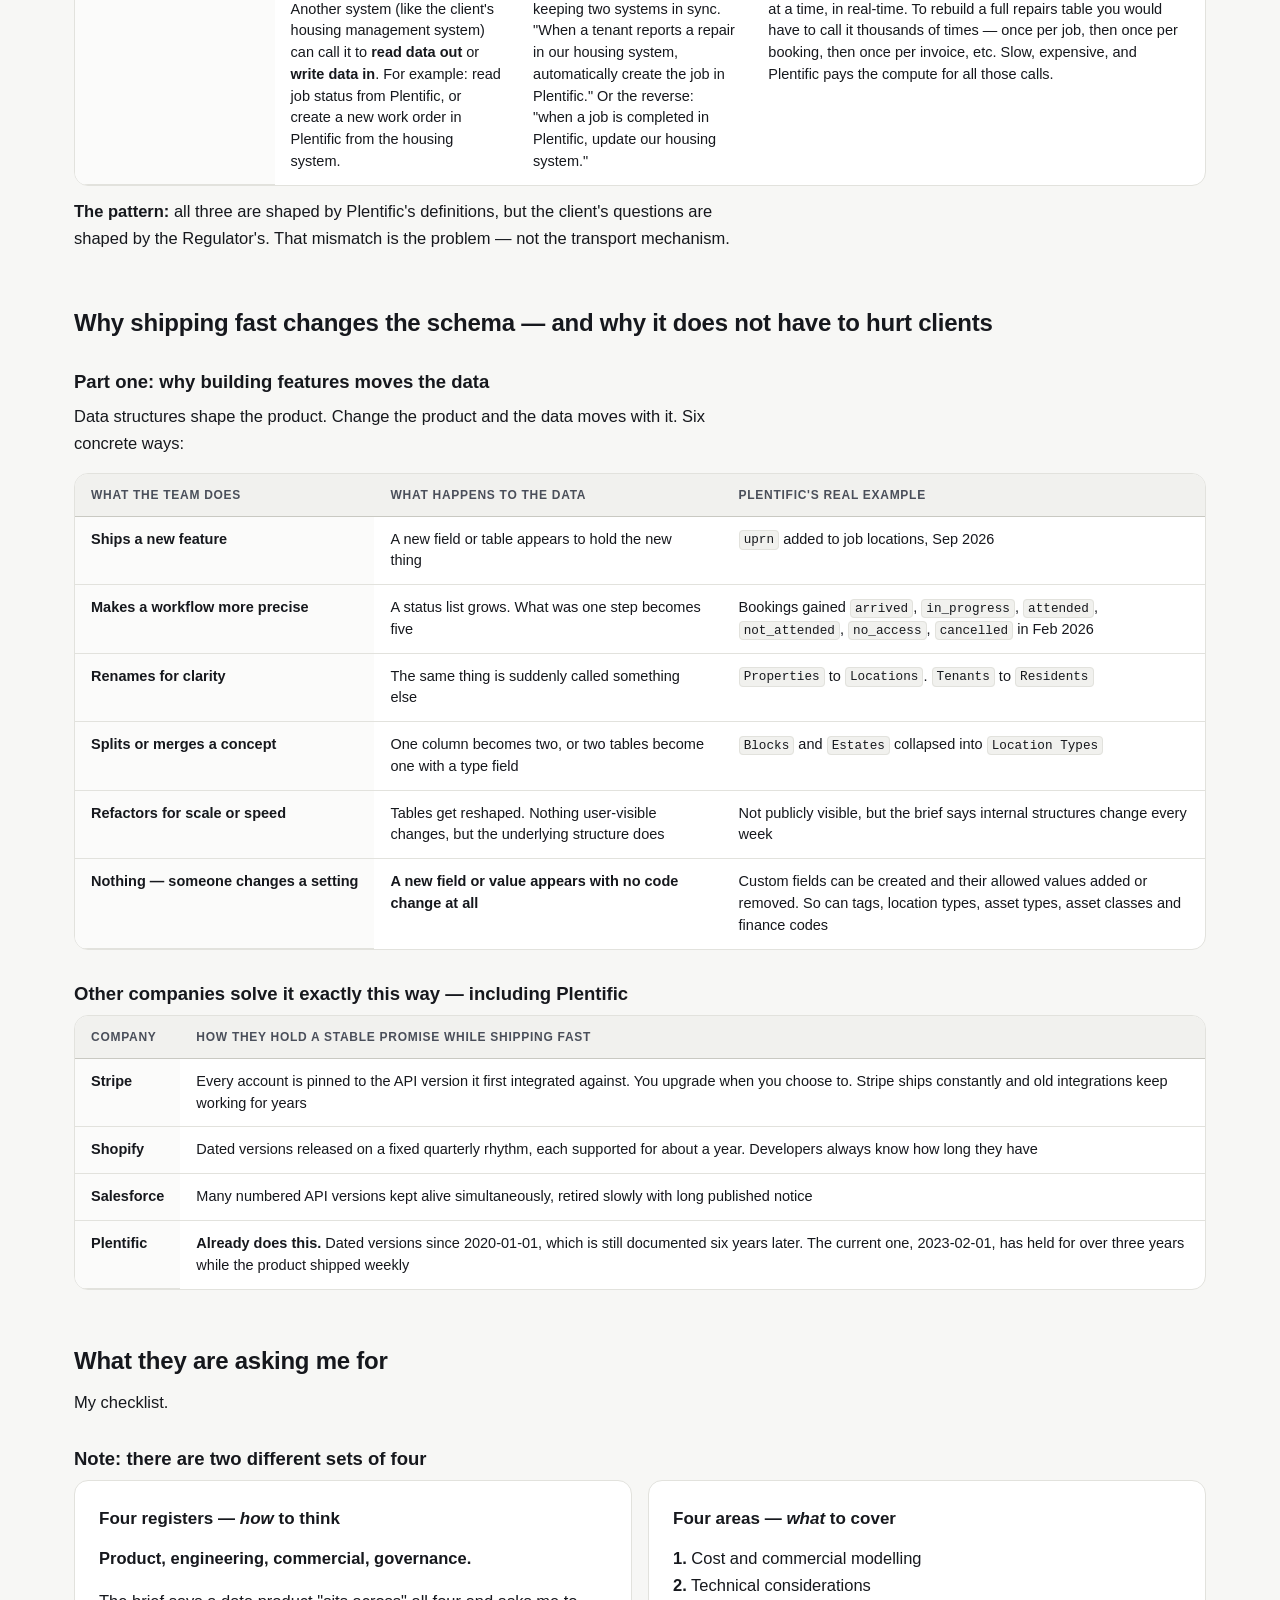
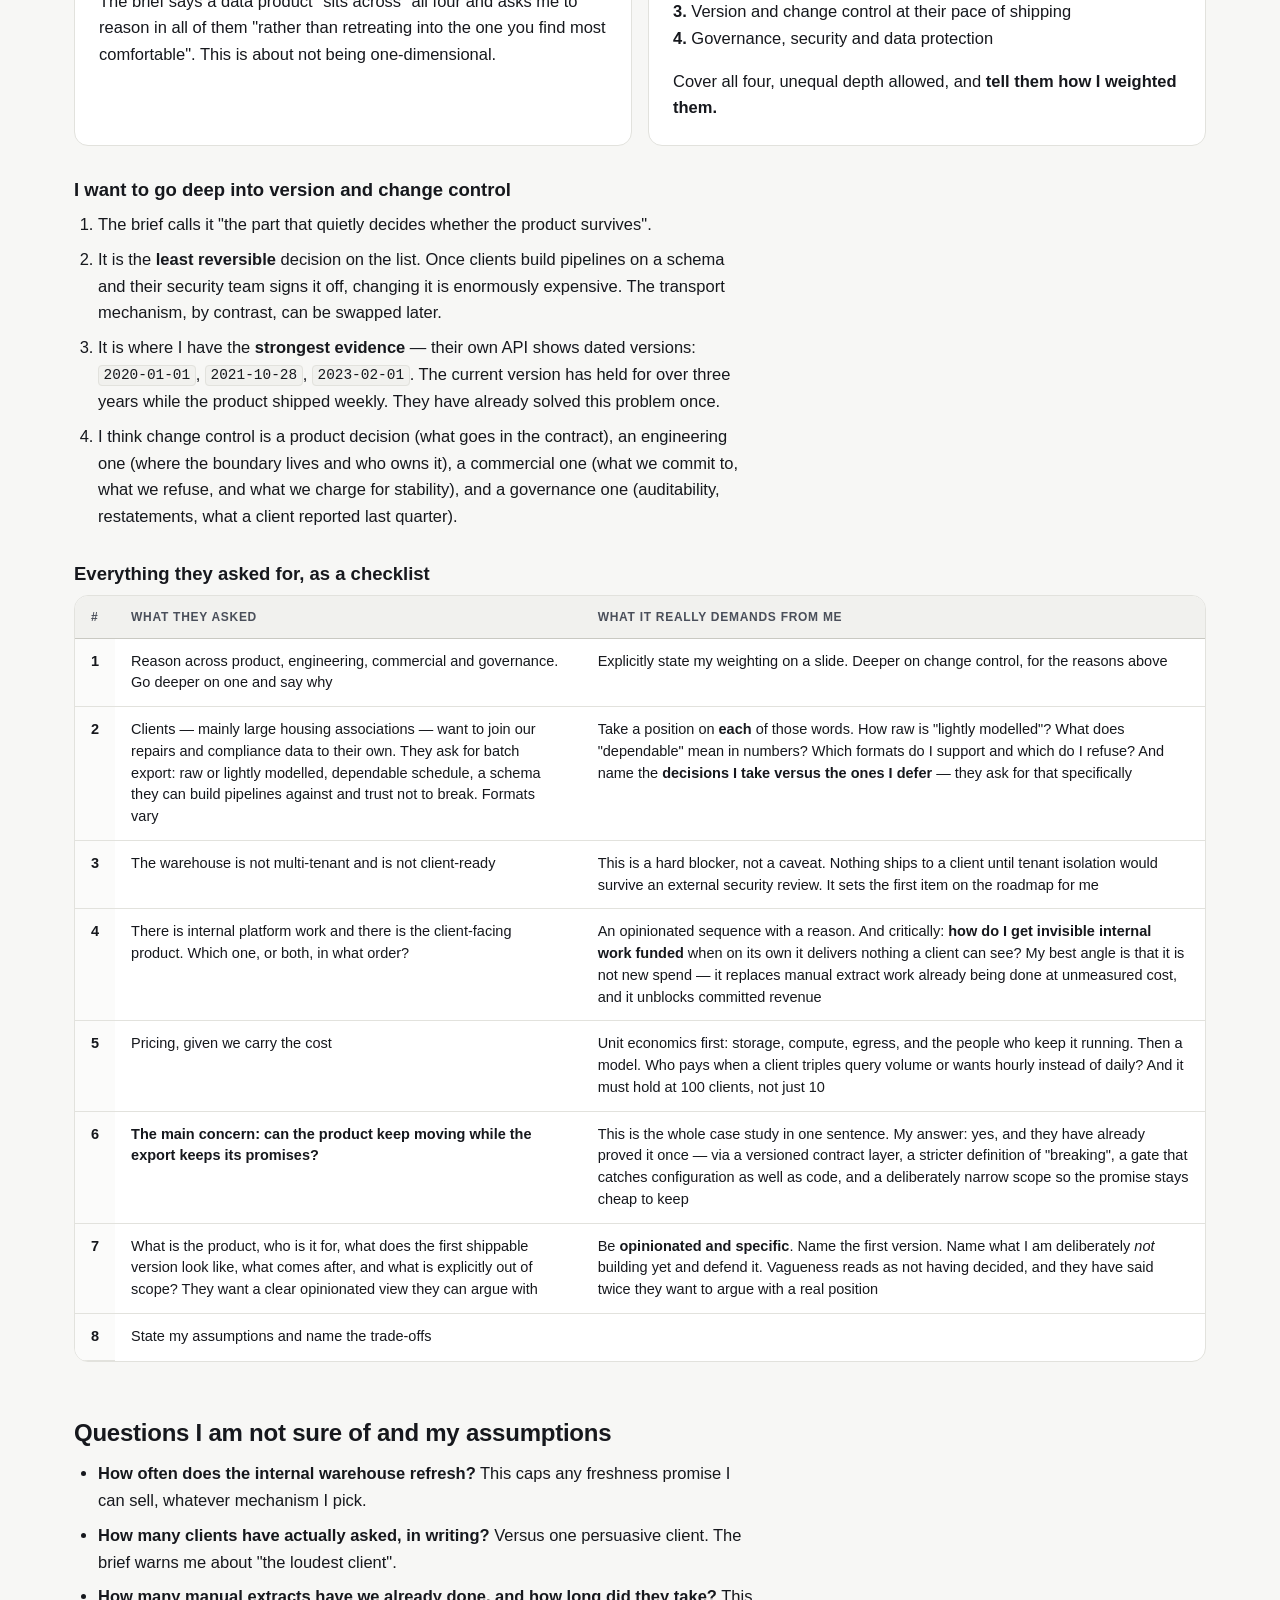
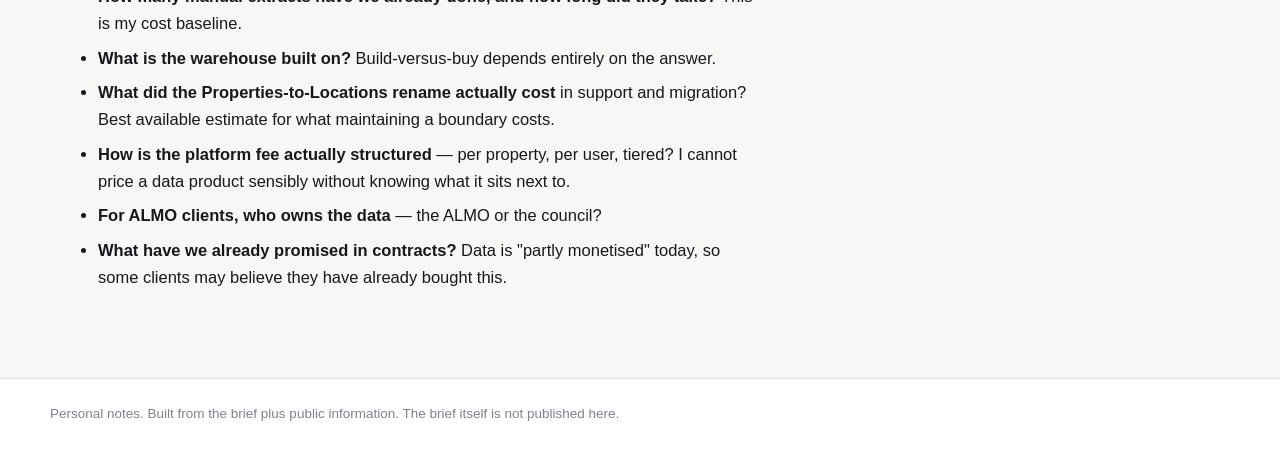
==== commit fff25496: "Add final presentation page and update navigation Co-authored-by: Cursor <cursoragent@cursor.com>" ====
--- a/docs/index.html
+++ b/docs/index.html
@@ -23,6 +23,7 @@
     <a href="solutions.html">Solution options</a>
     <a href="how-versioning-works.html">How versioning works</a>
     <a href="pm-interview-prep.html">PM interview prep</a>
+    <a href="final-presentation.html">Final presentation</a>
   </div>
 </nav>
 
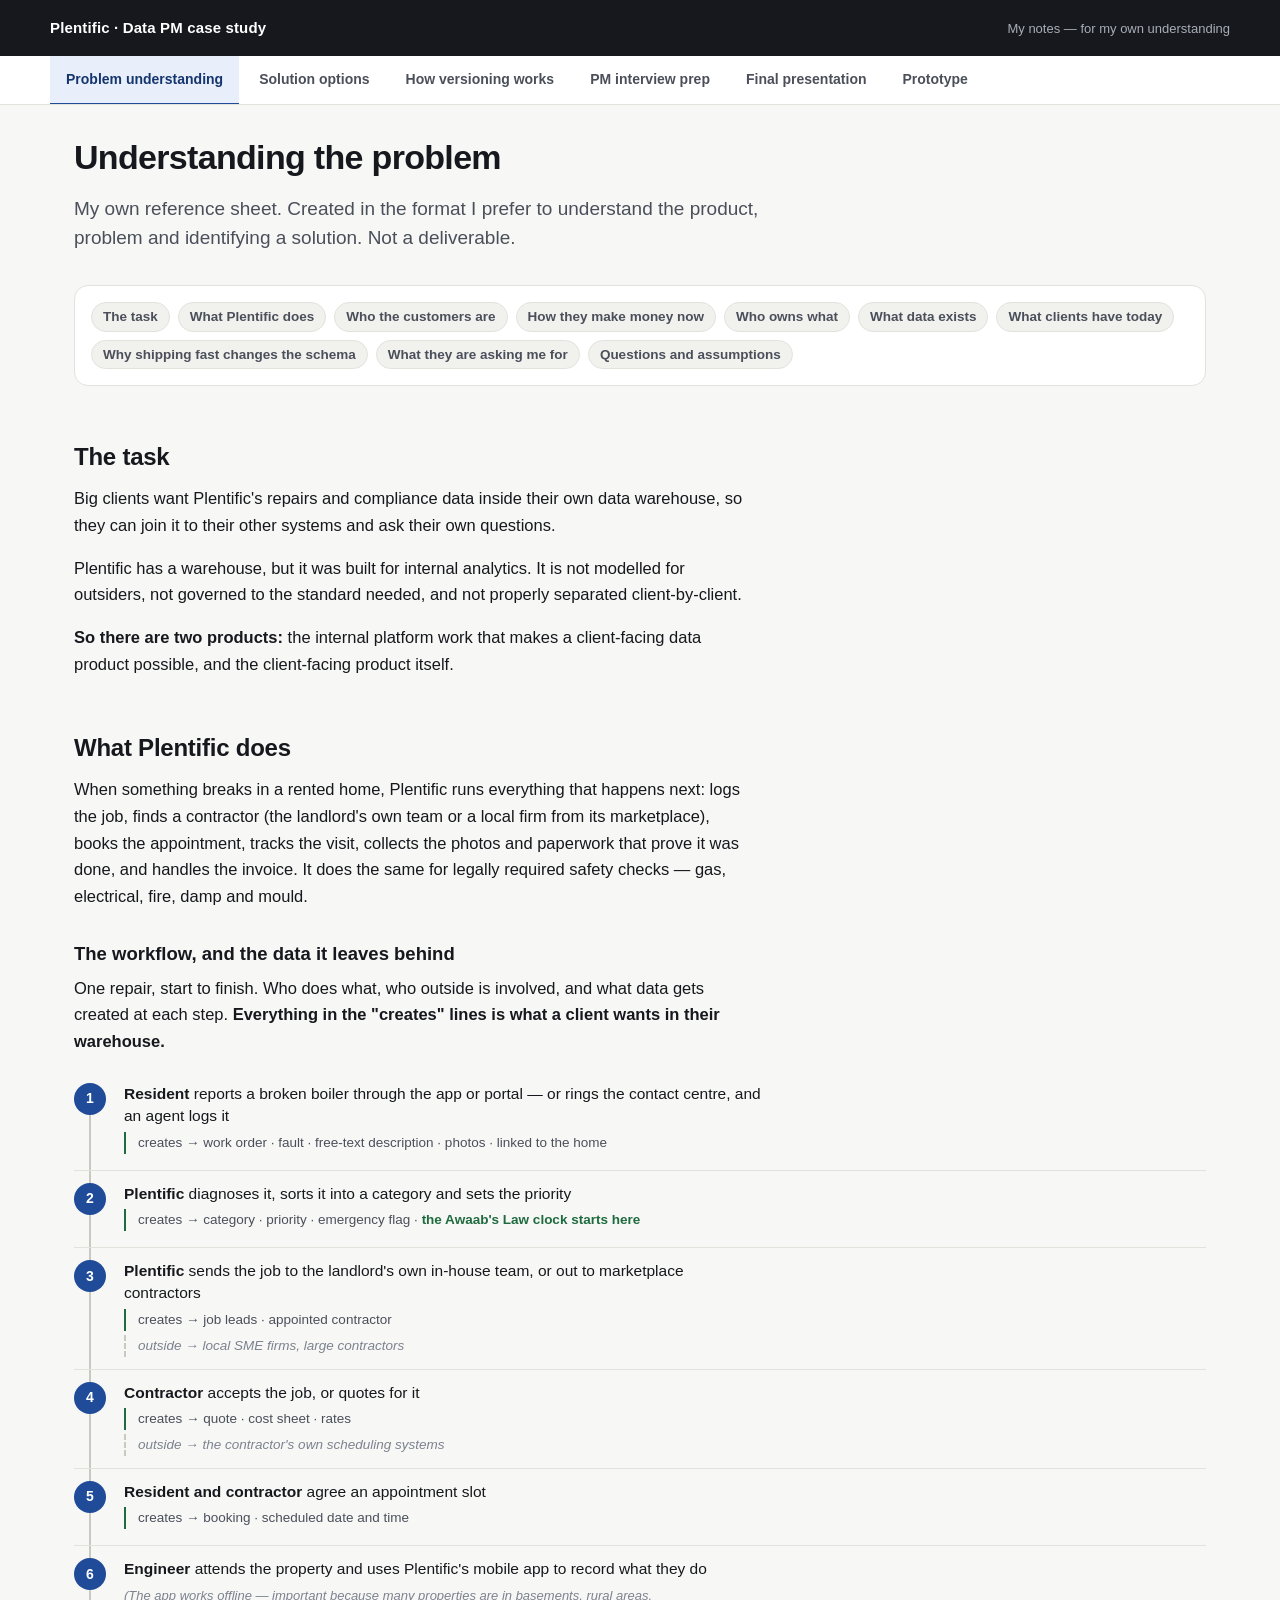
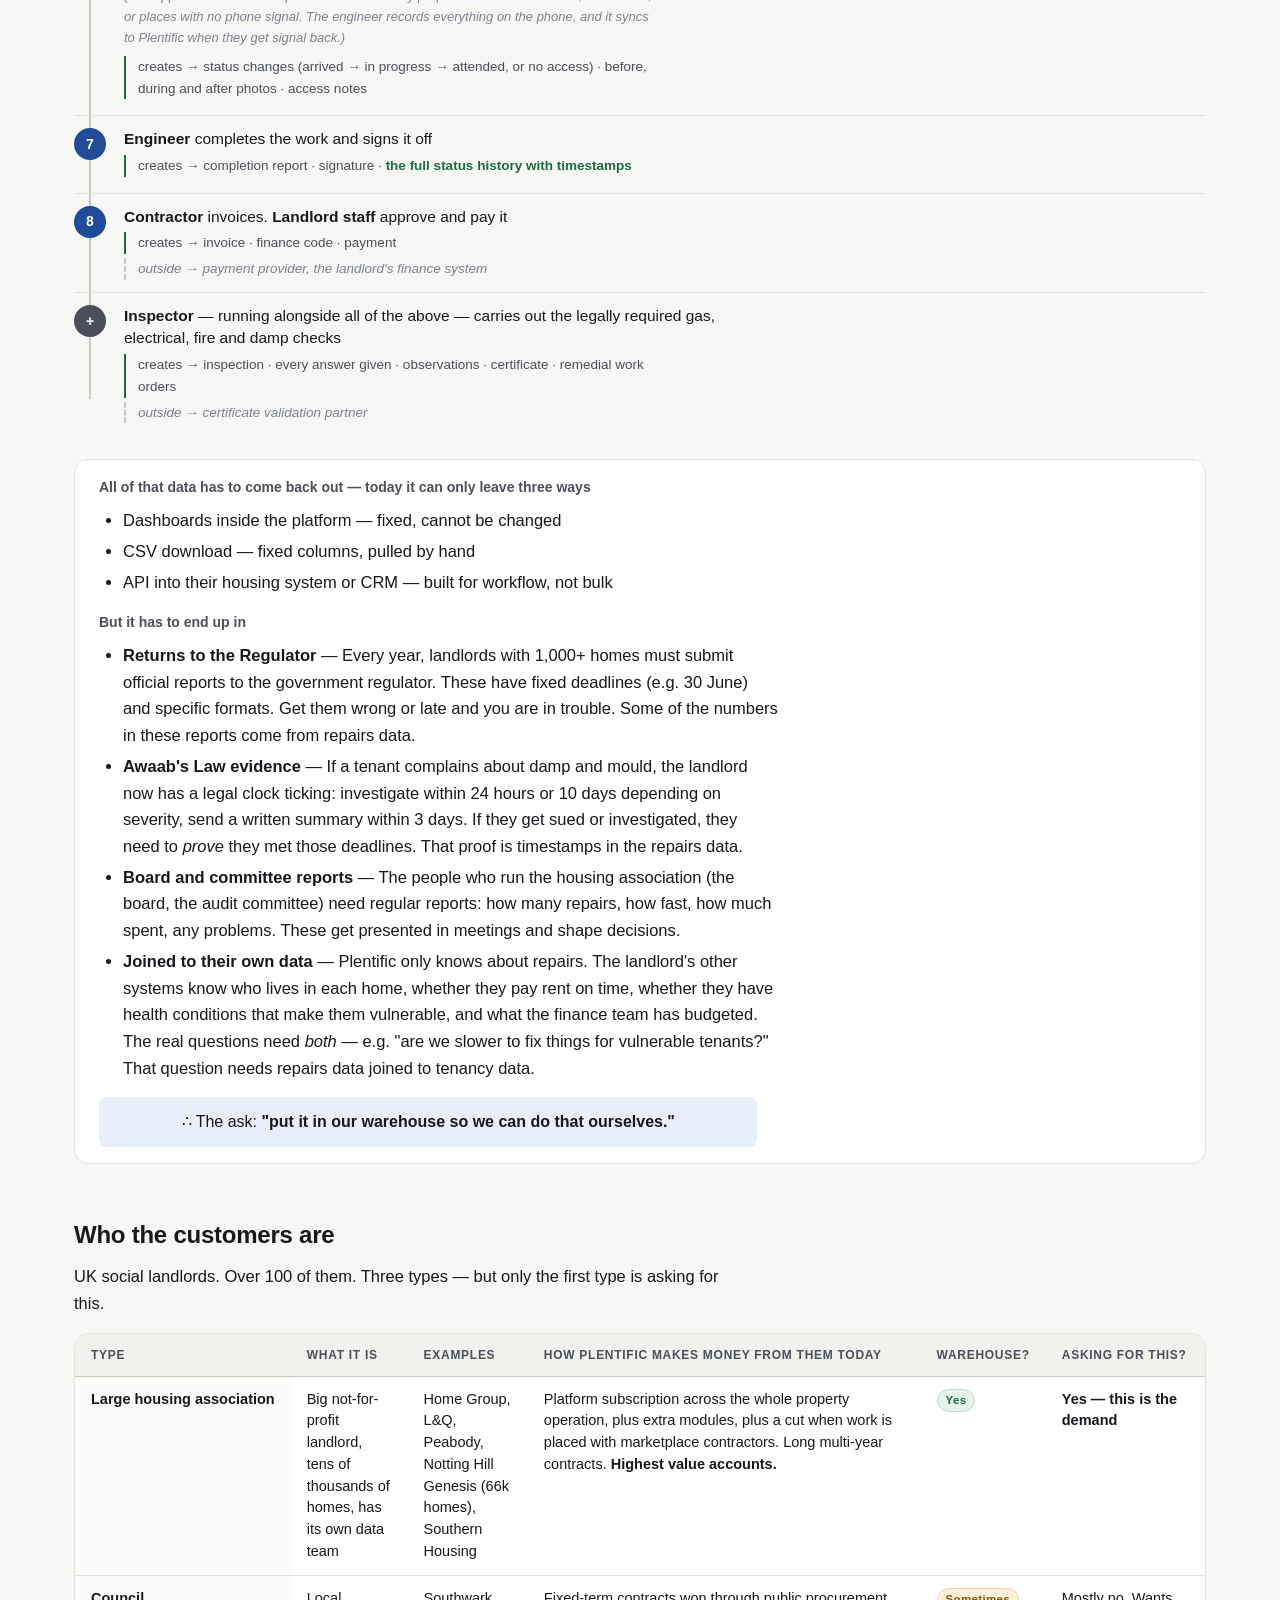
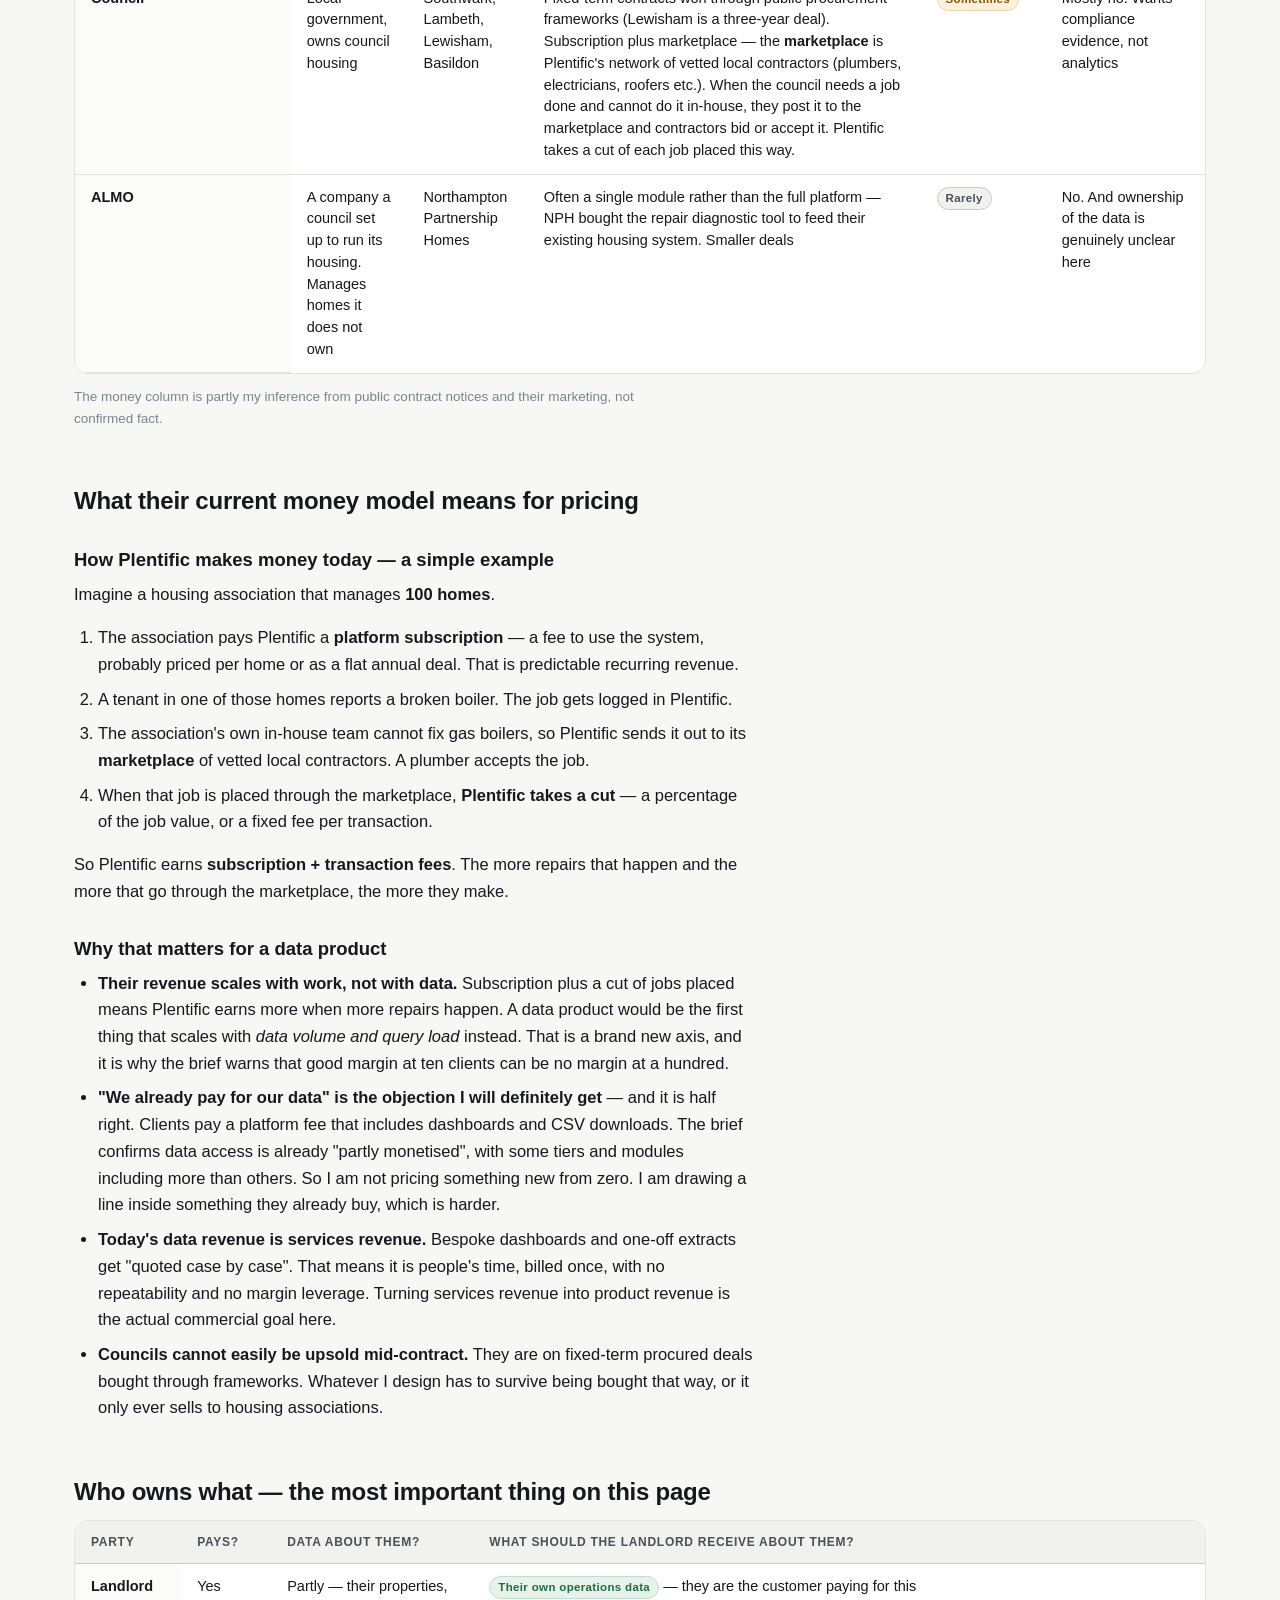
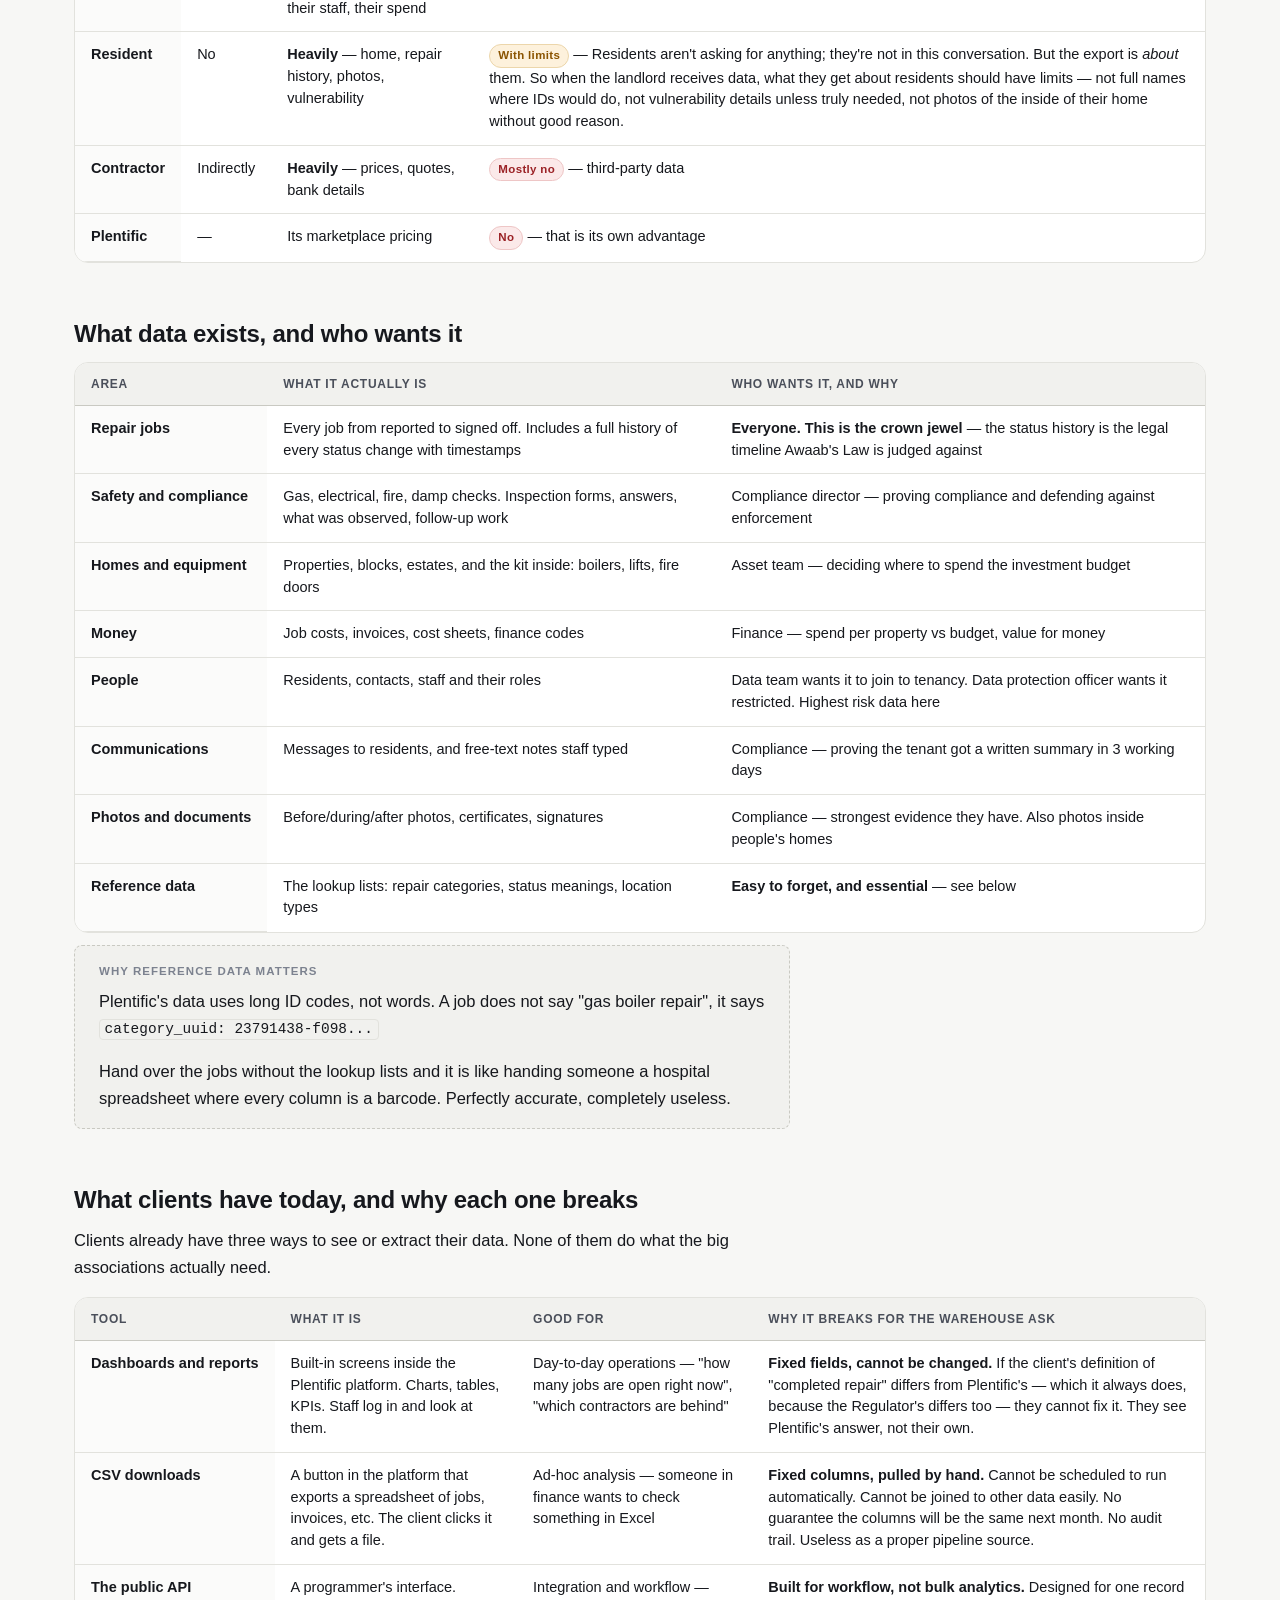
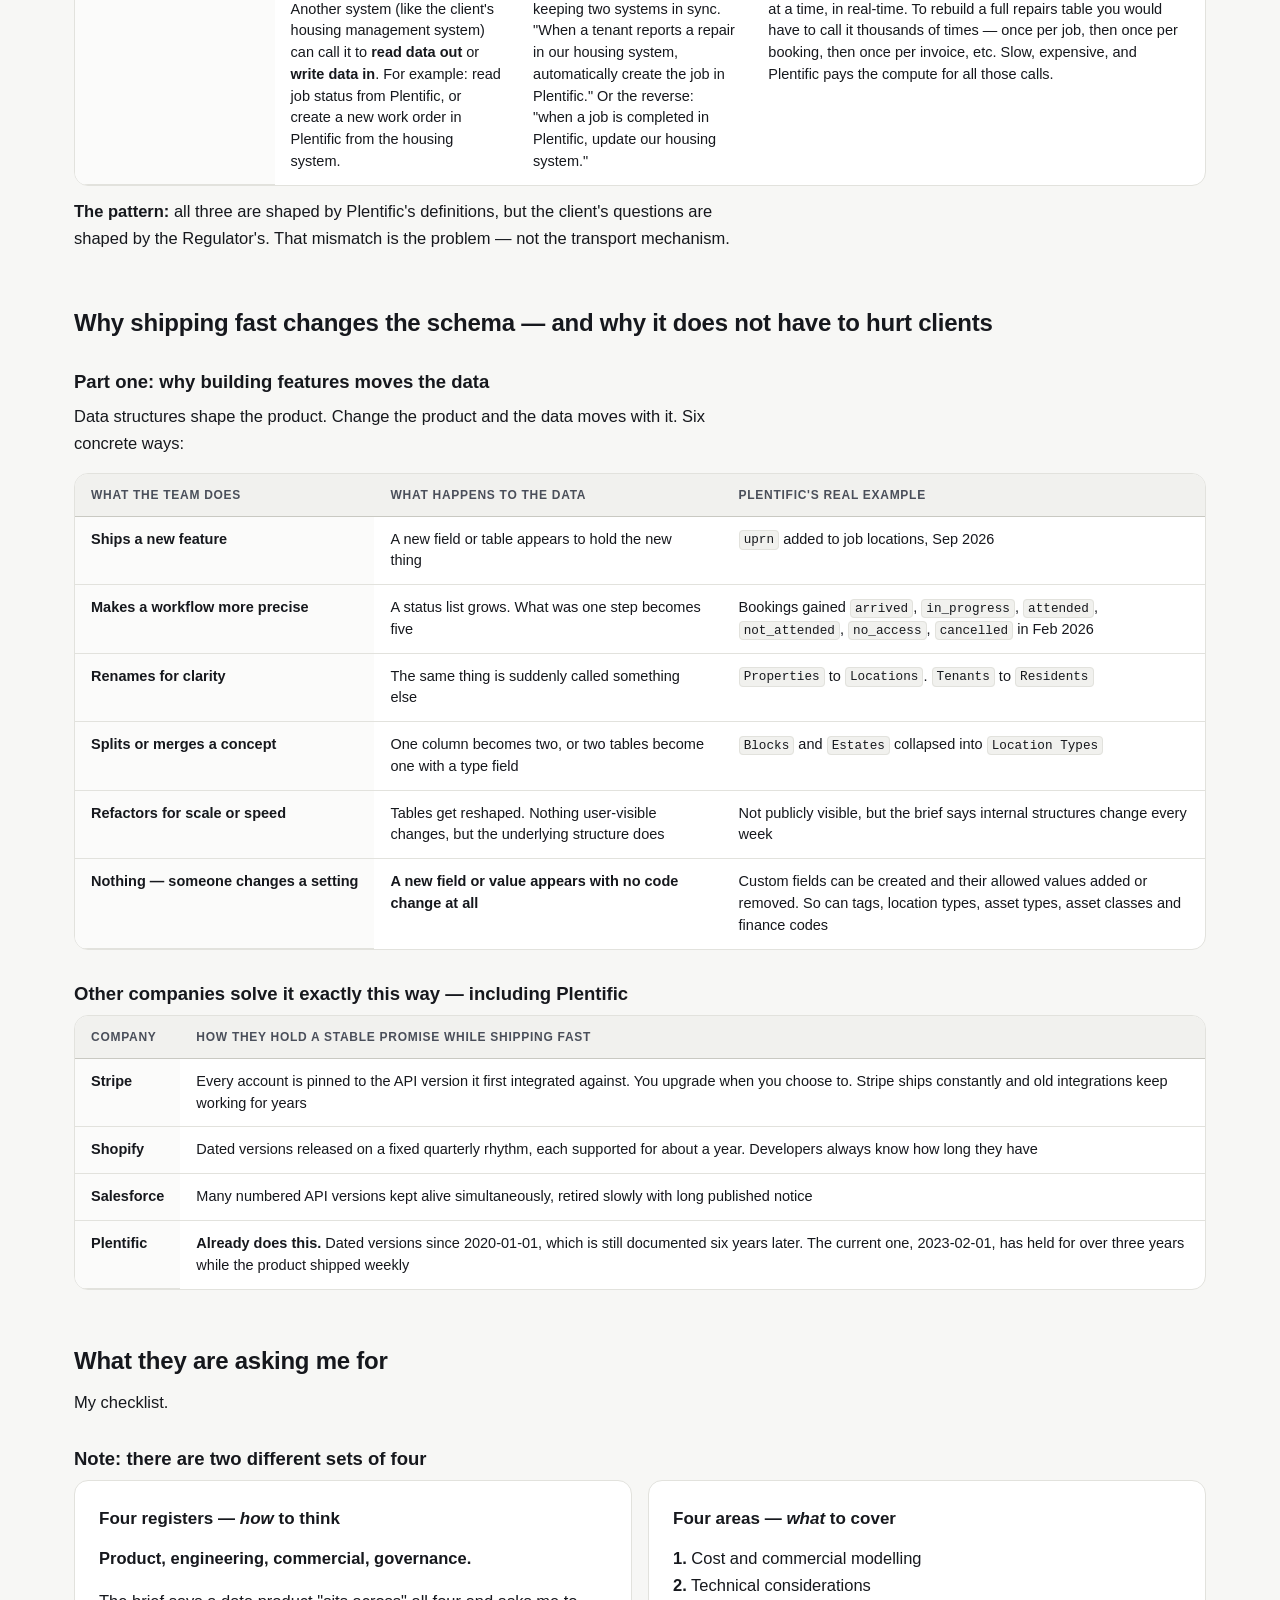
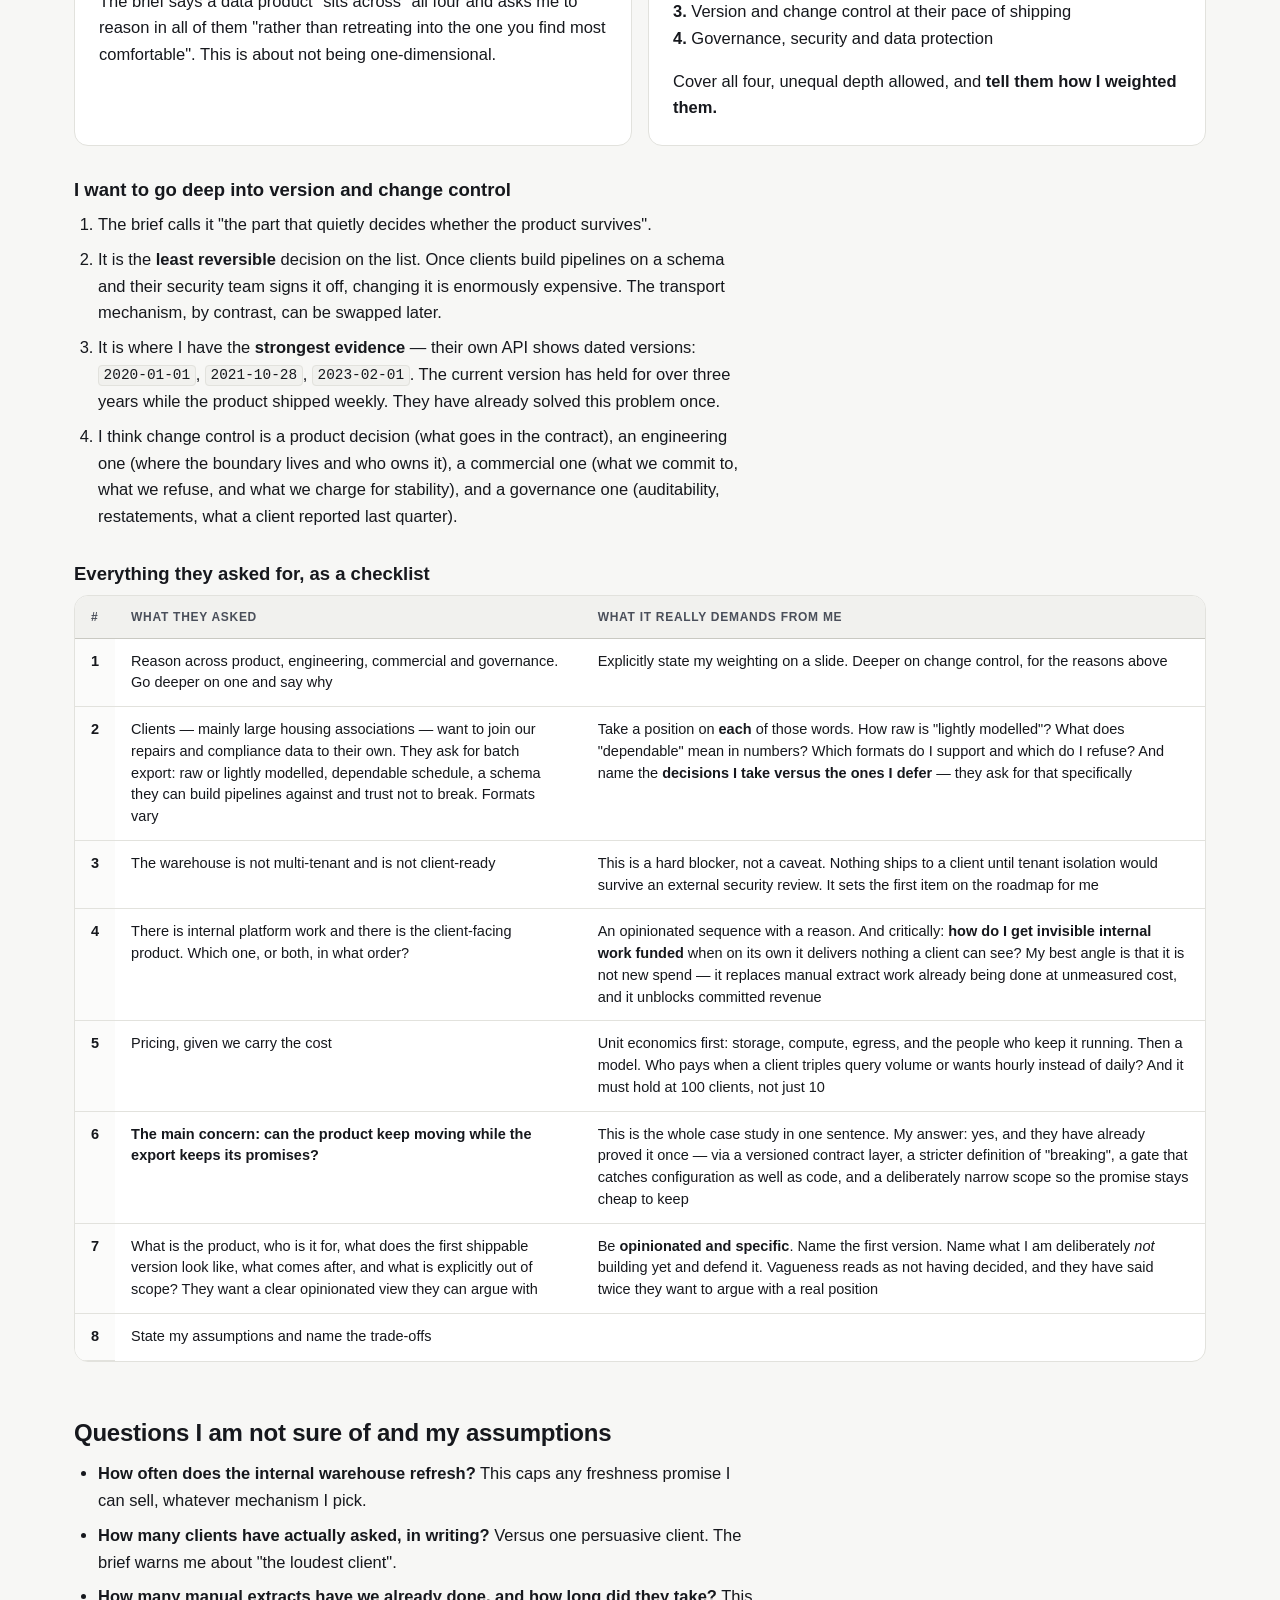
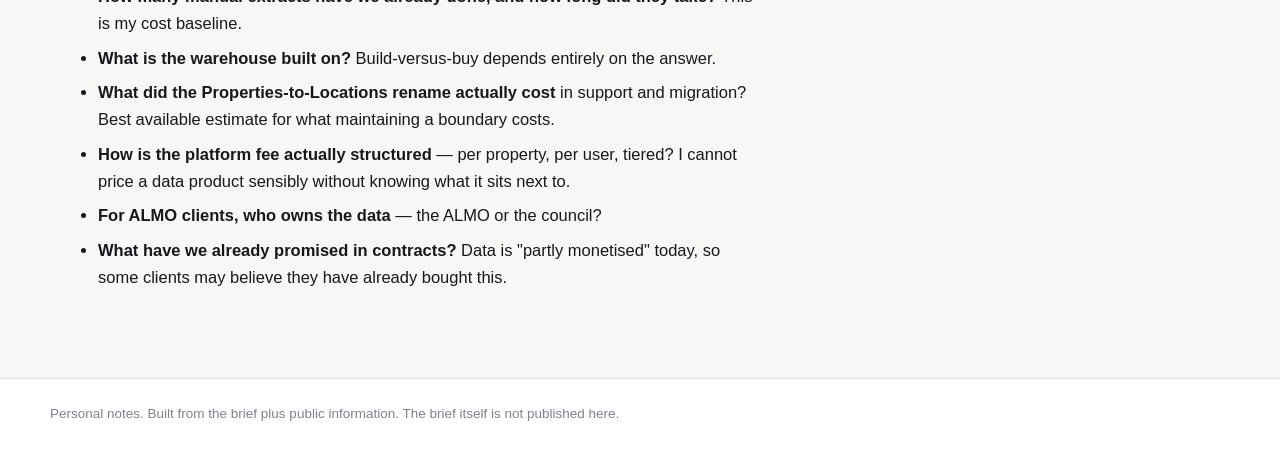
==== commit 96b019de: "Add interactive client portal prototype Co-authored-by: Cursor <cursoragent@cursor.com>" ====
--- a/docs/index.html
+++ b/docs/index.html
@@ -24,6 +24,7 @@
     <a href="how-versioning-works.html">How versioning works</a>
     <a href="pm-interview-prep.html">PM interview prep</a>
     <a href="final-presentation.html">Final presentation</a>
+    <a href="prototype.html">Prototype</a>
   </div>
 </nav>
 
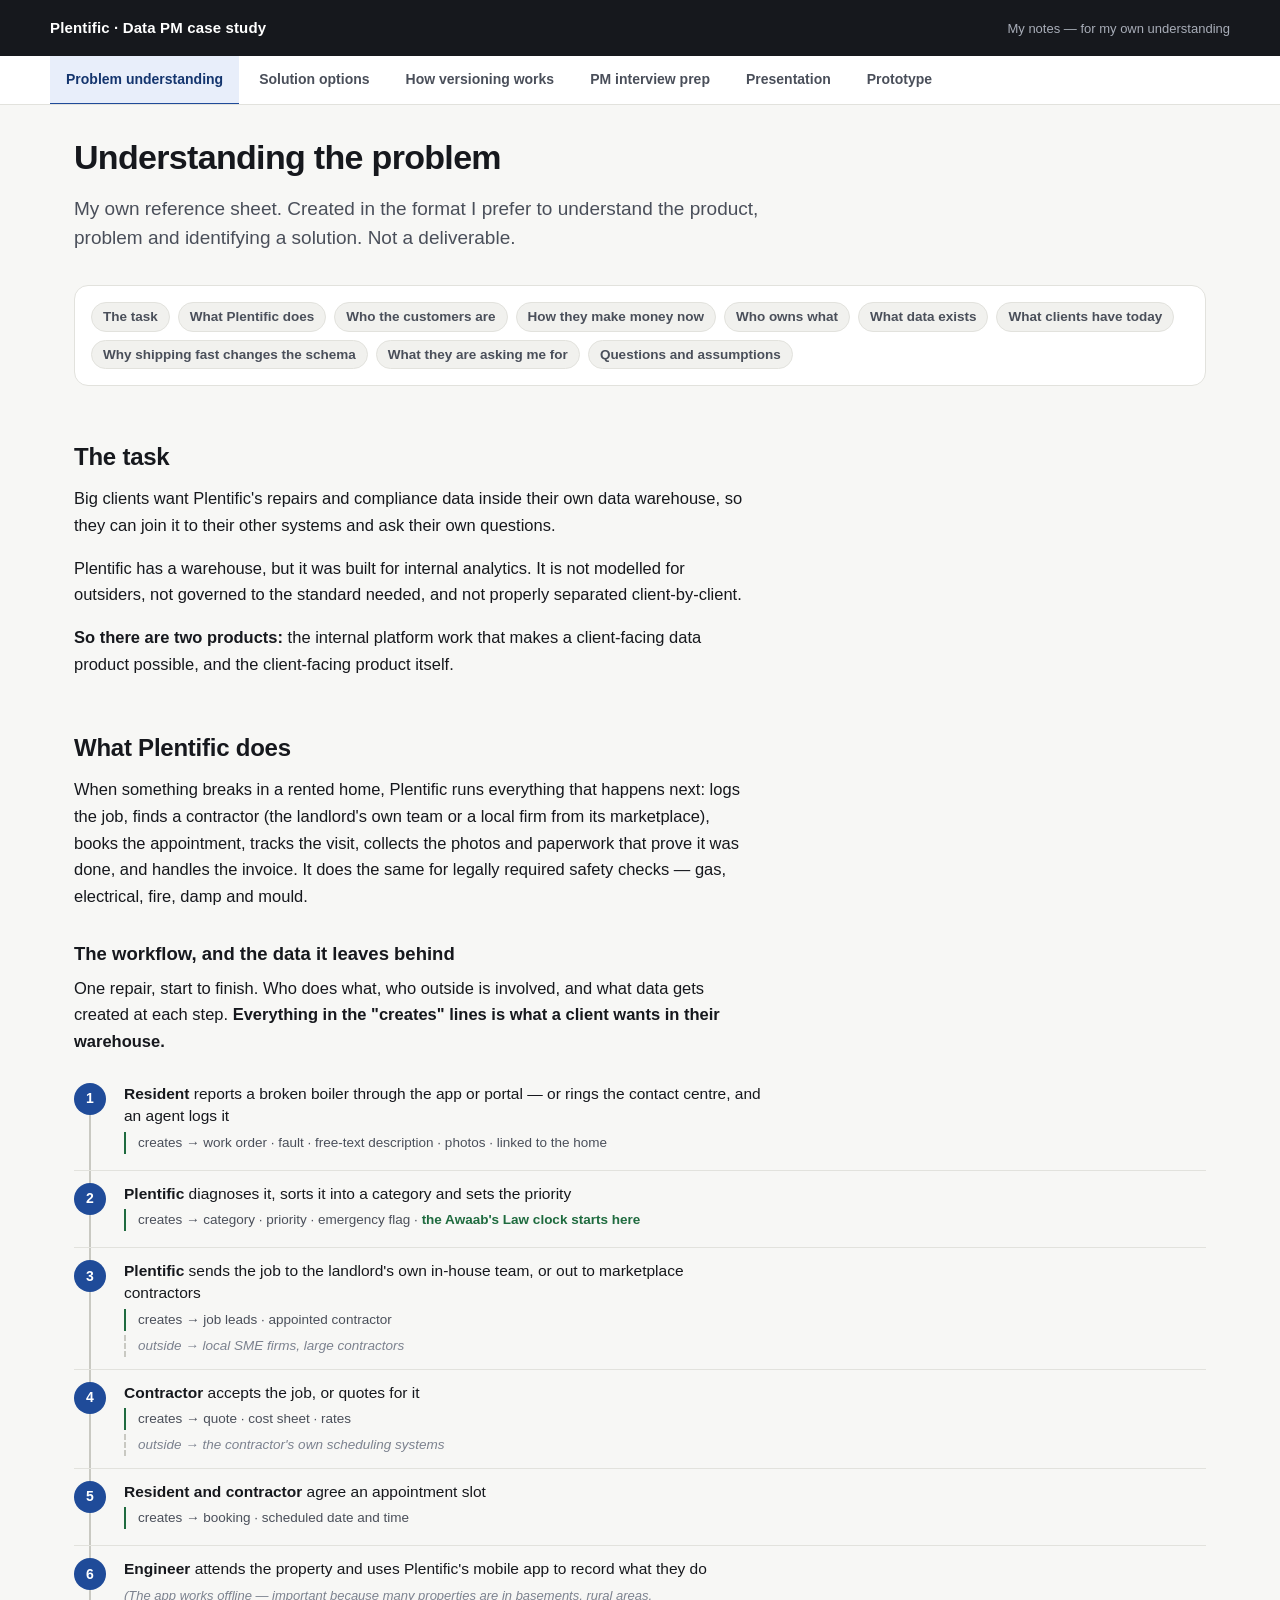
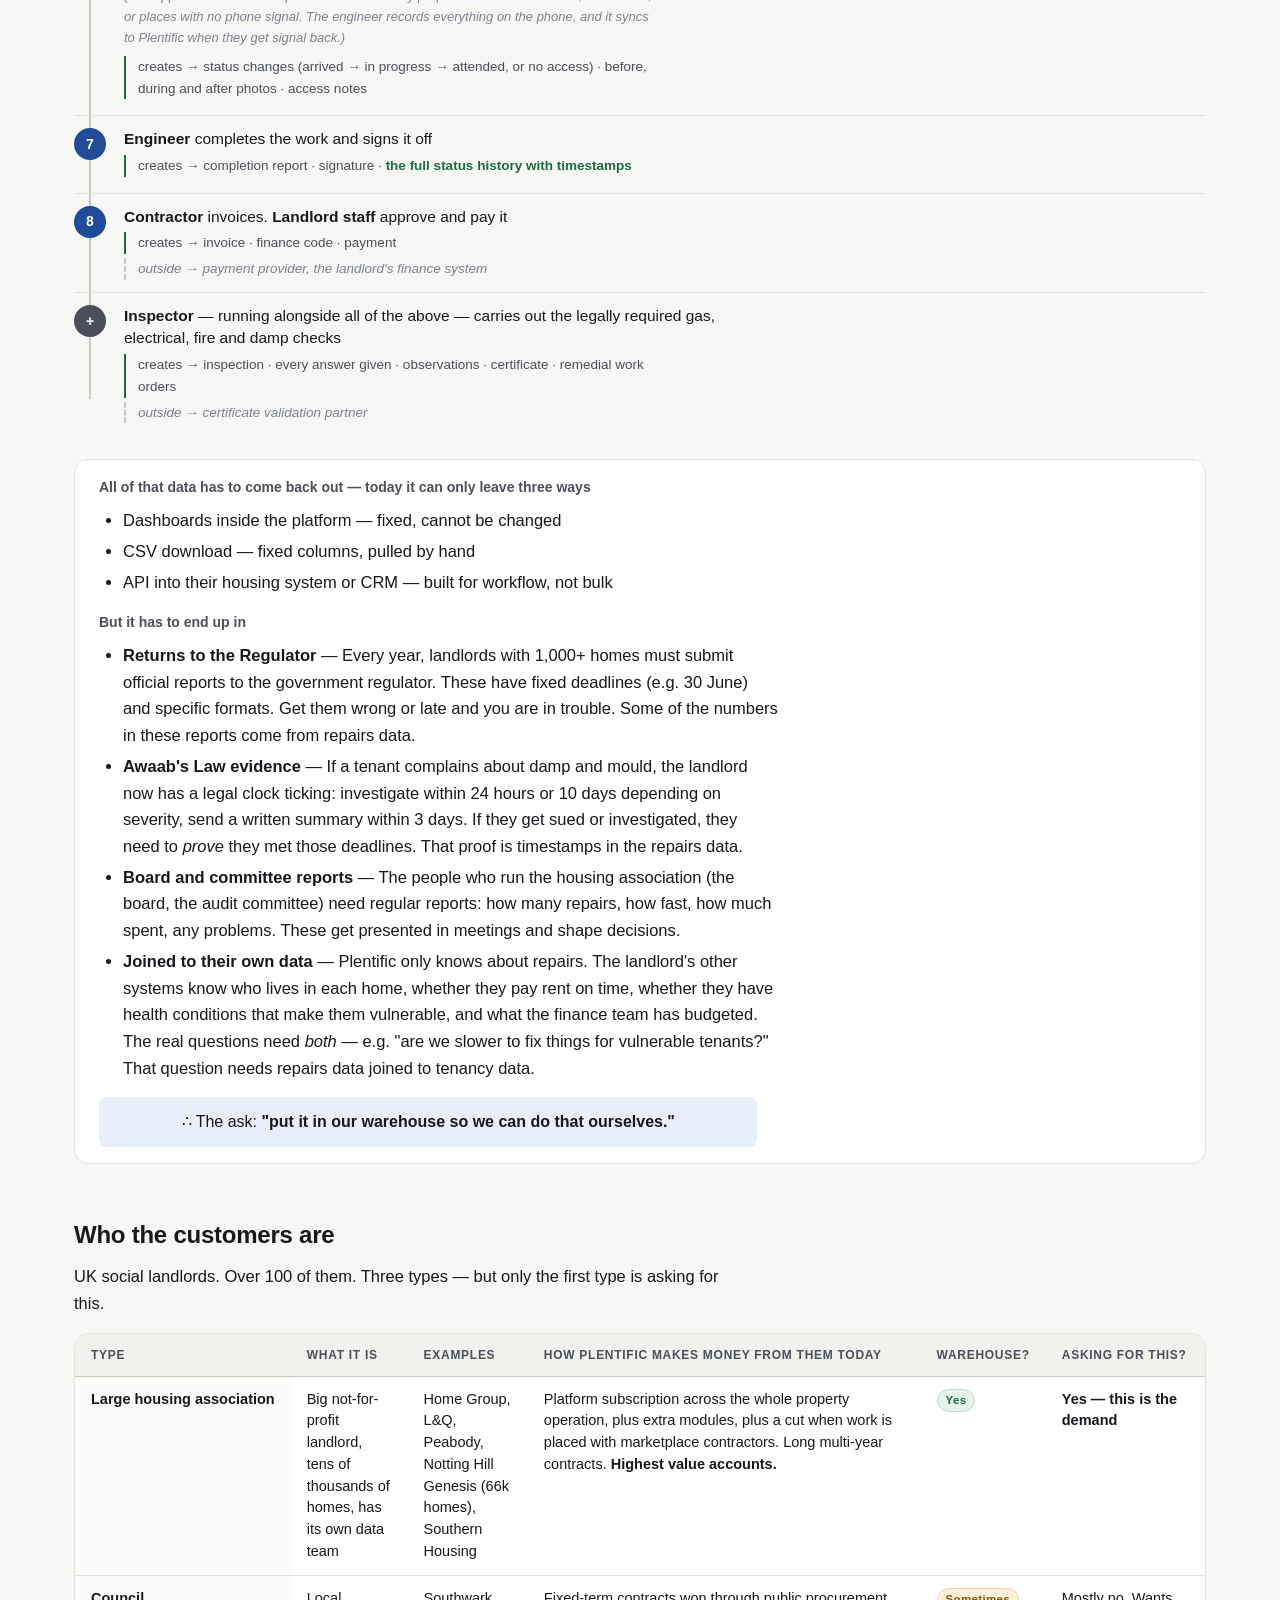
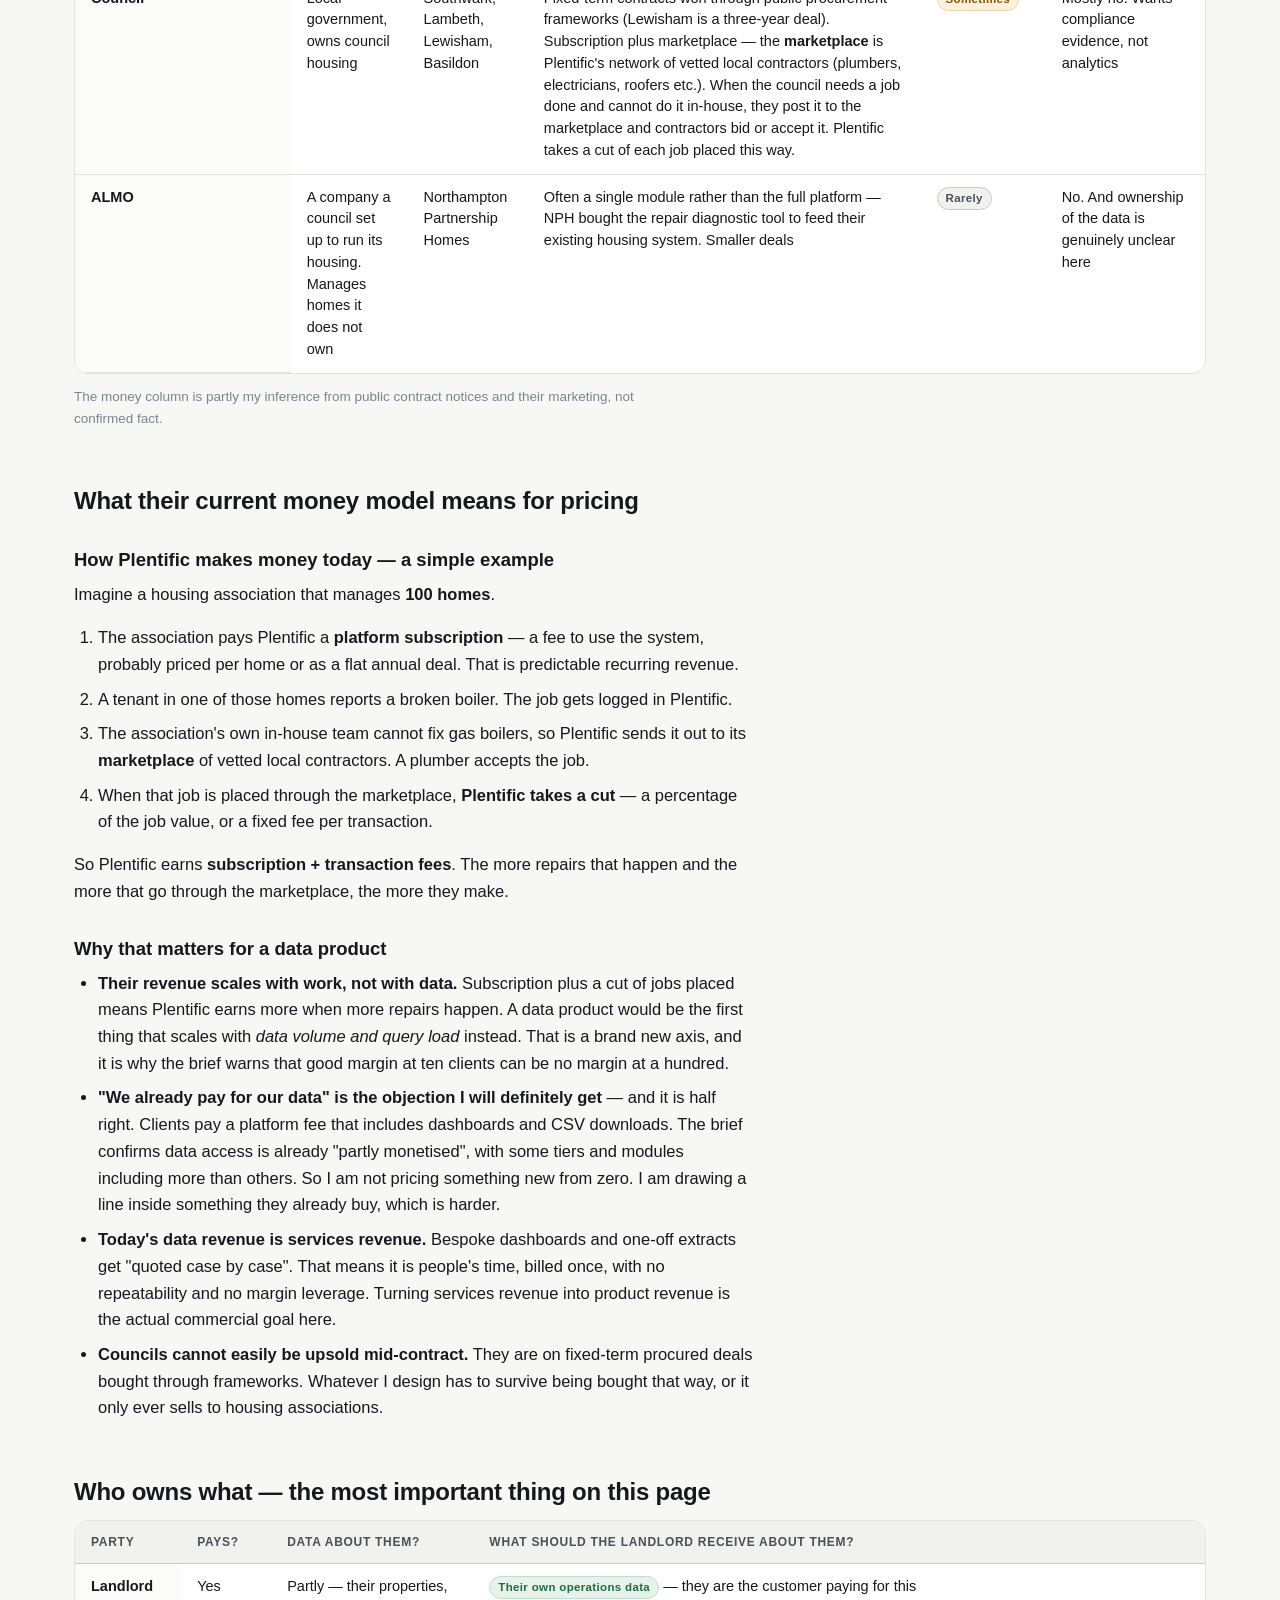
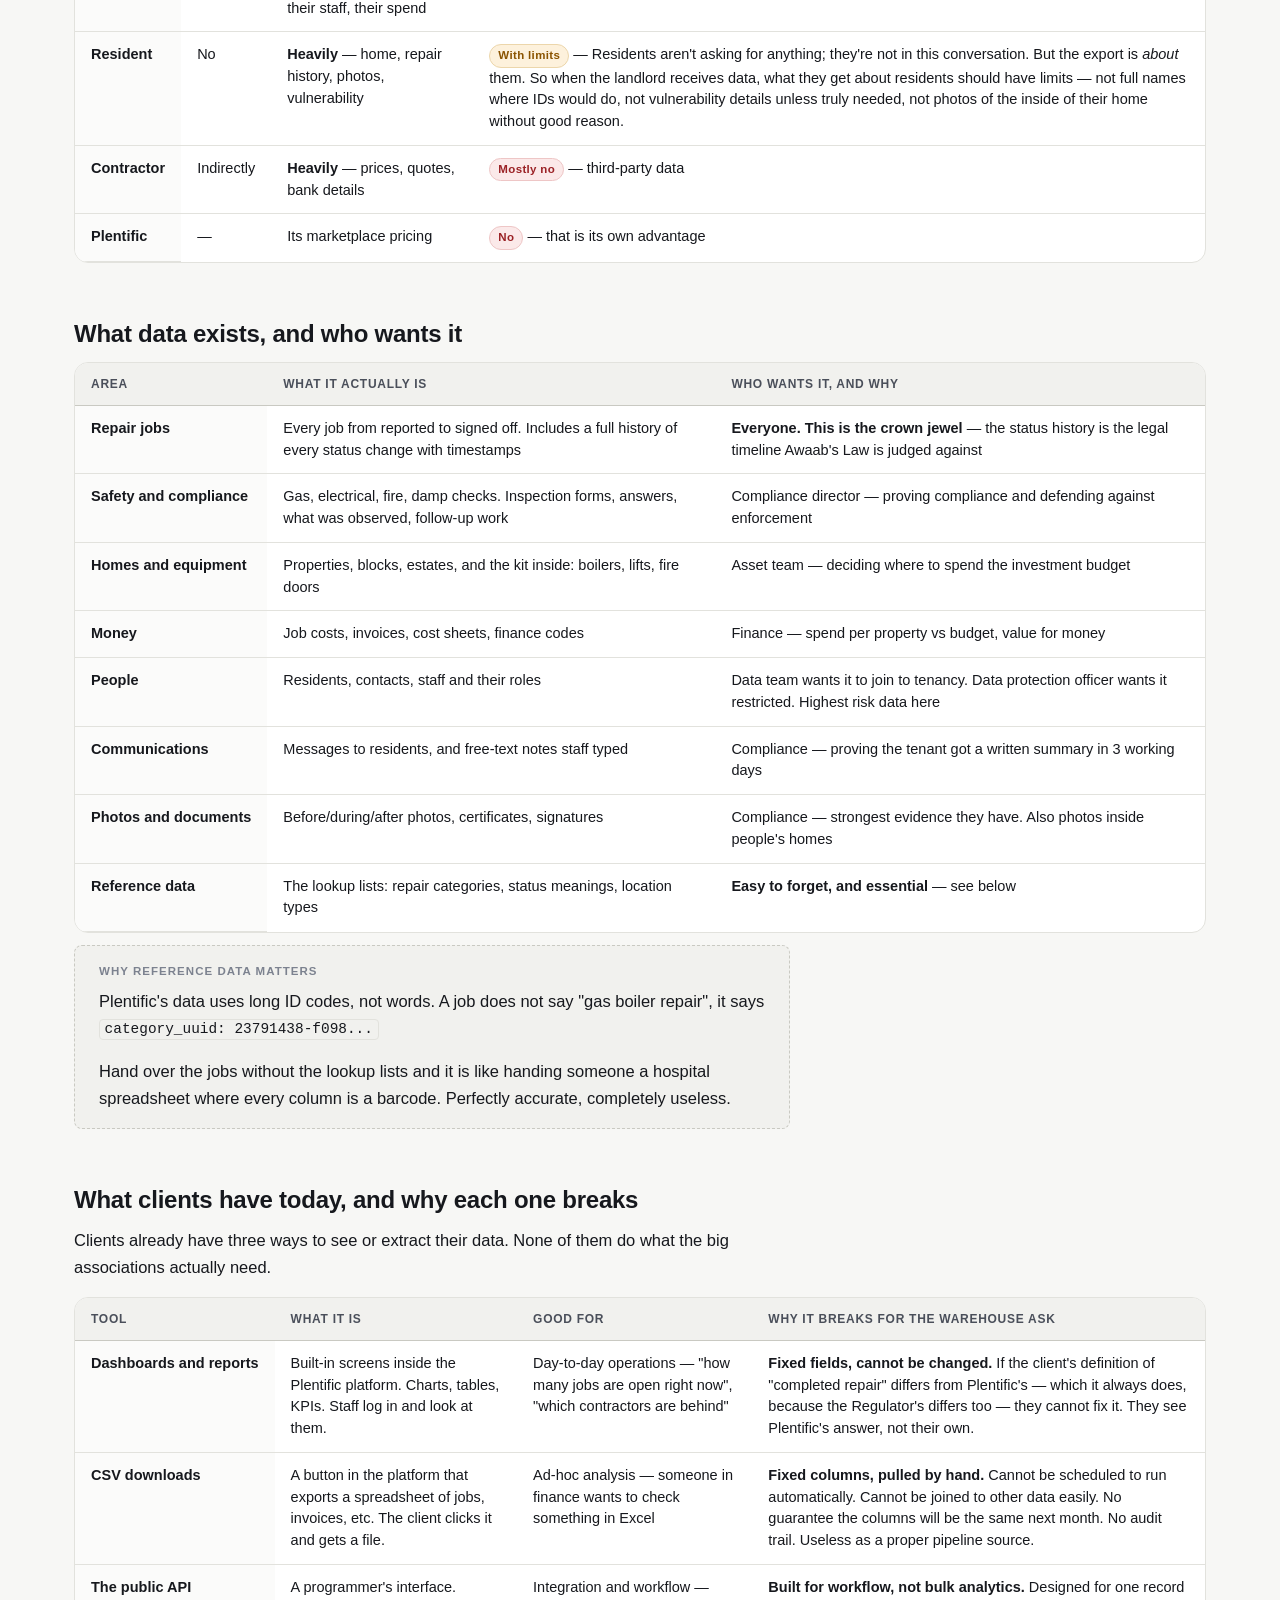
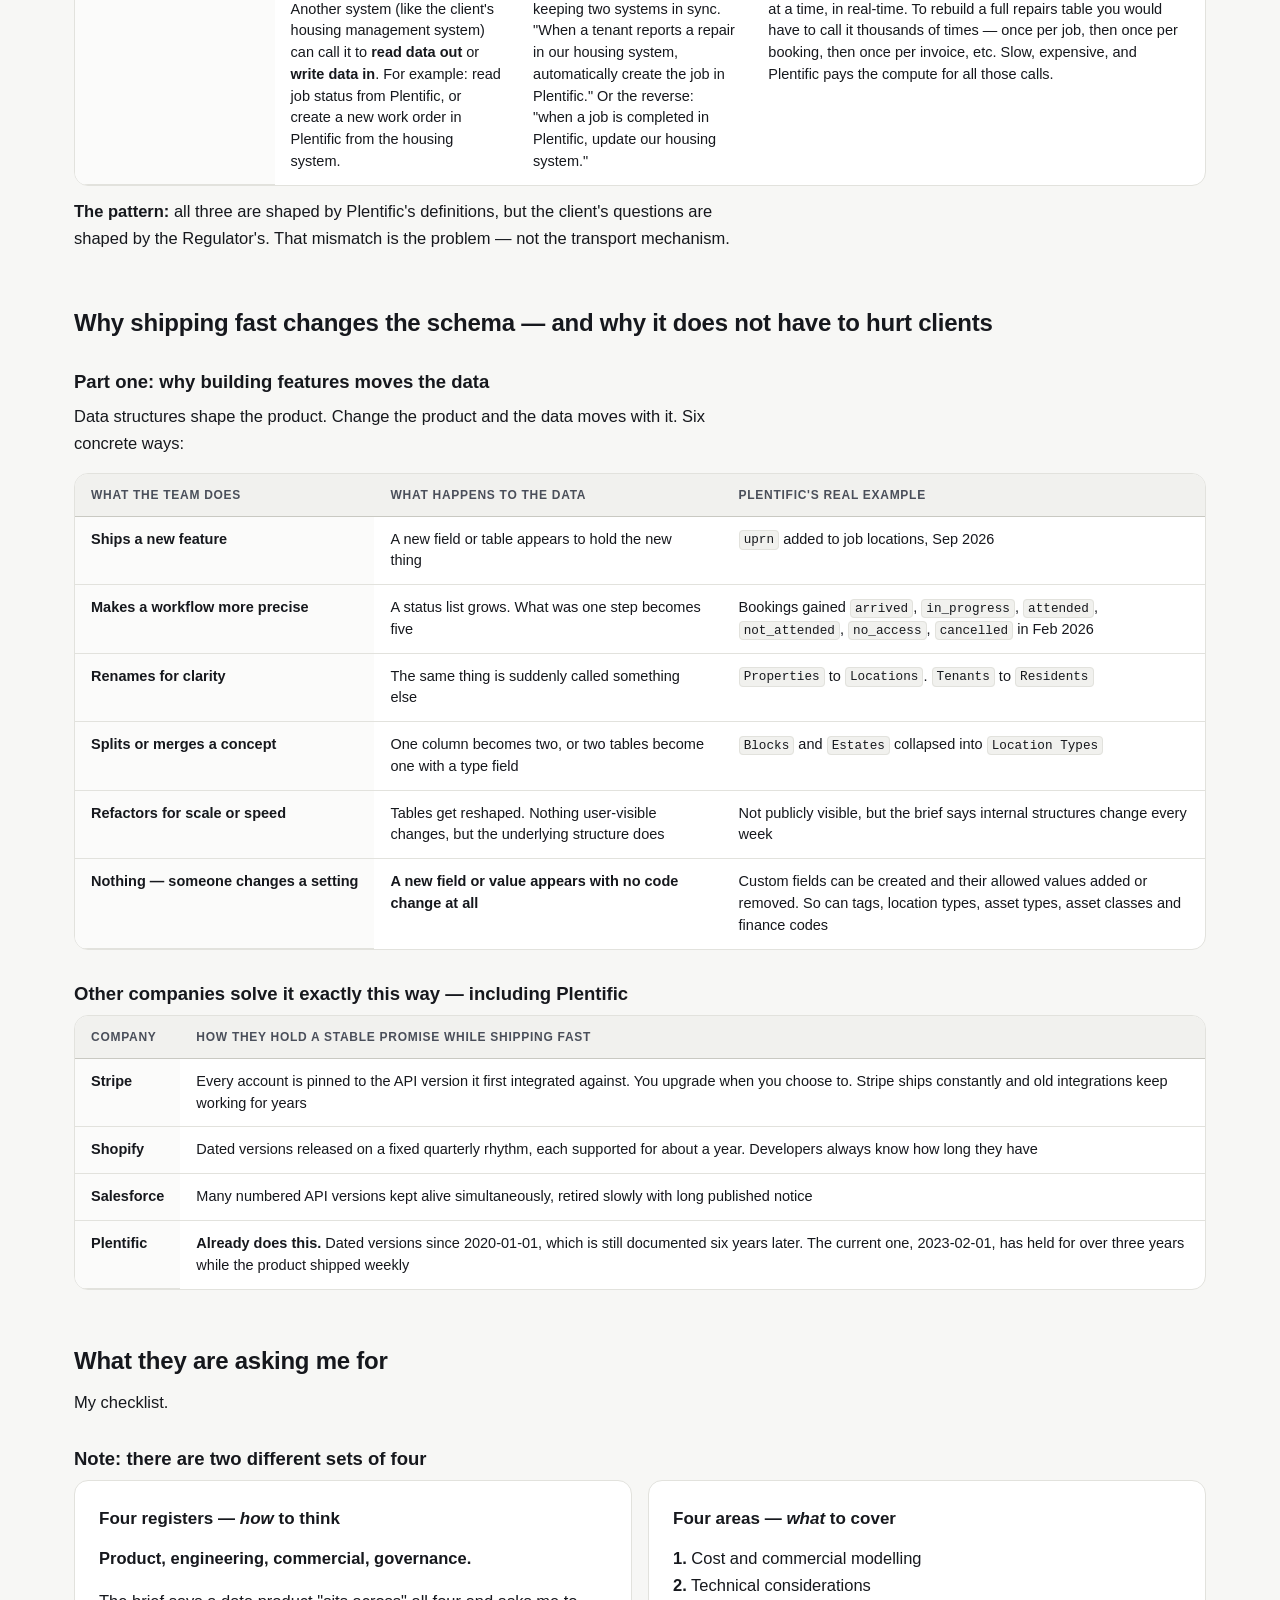
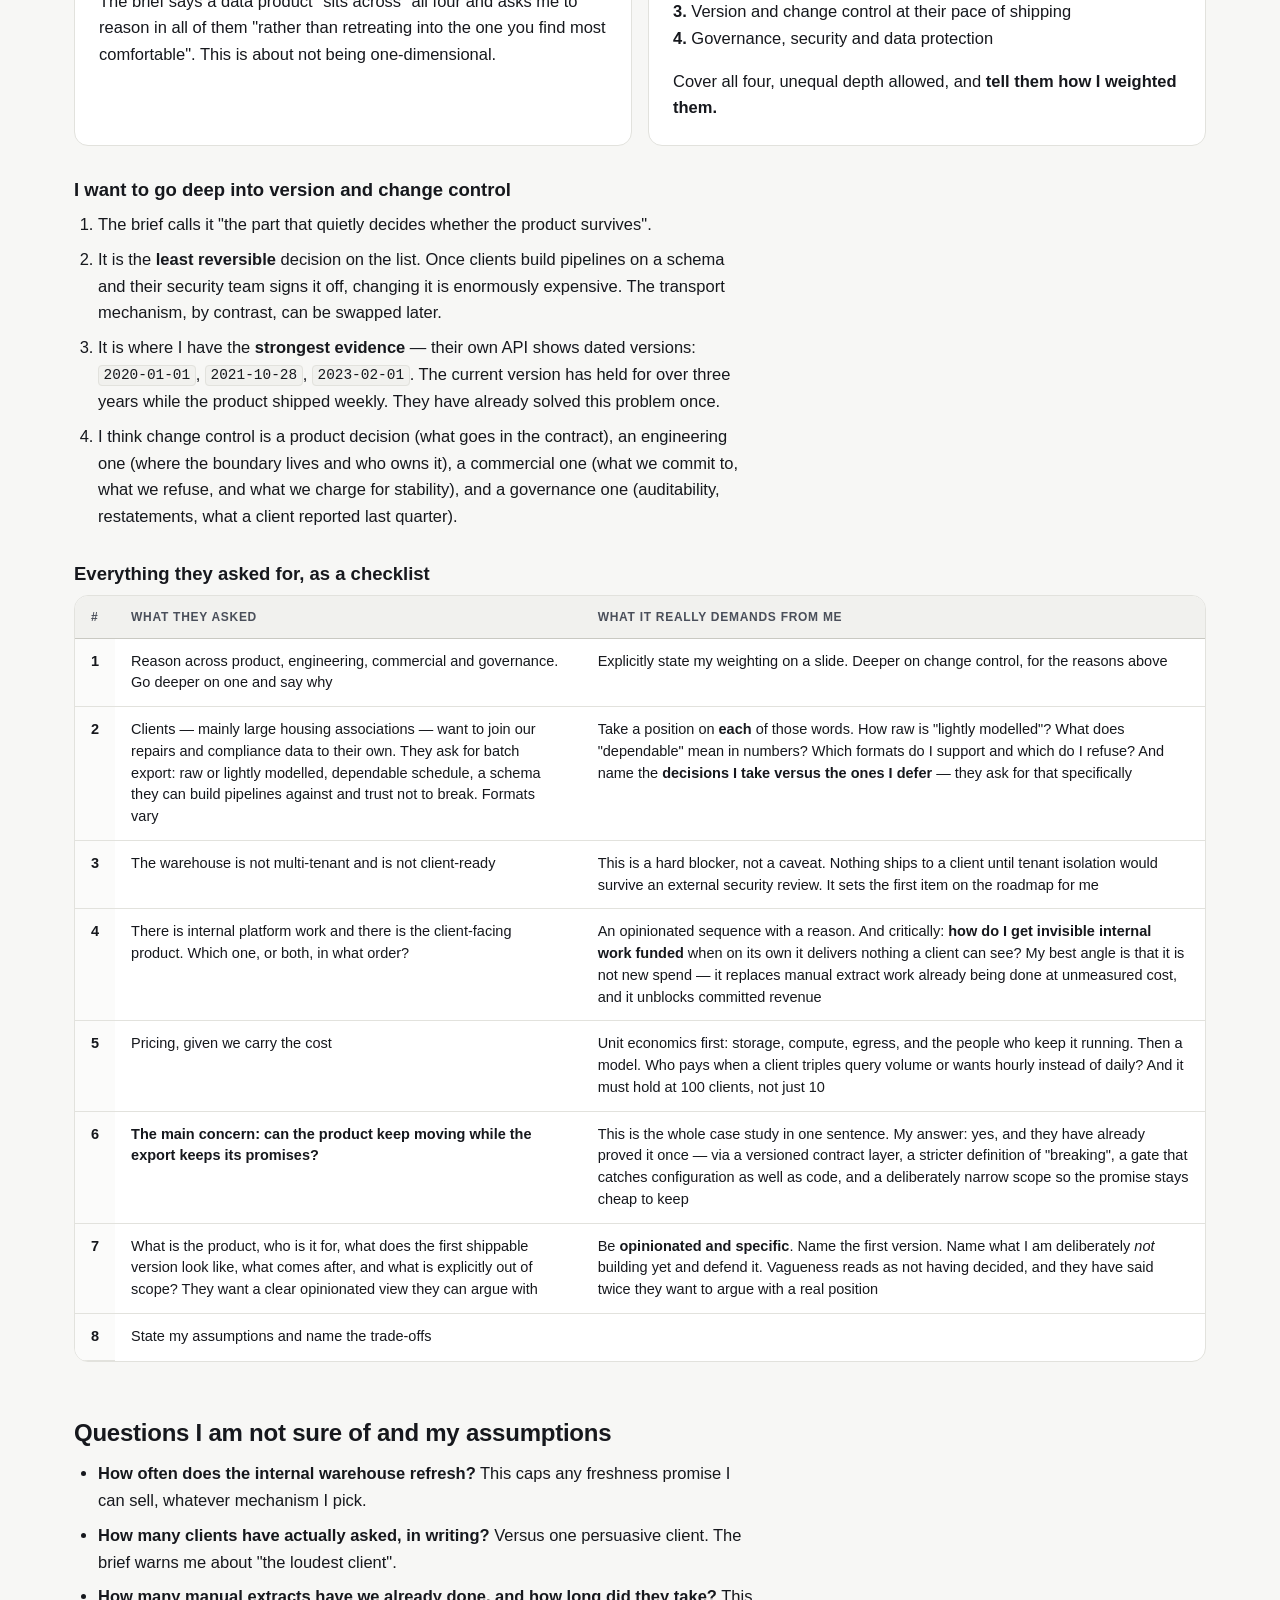
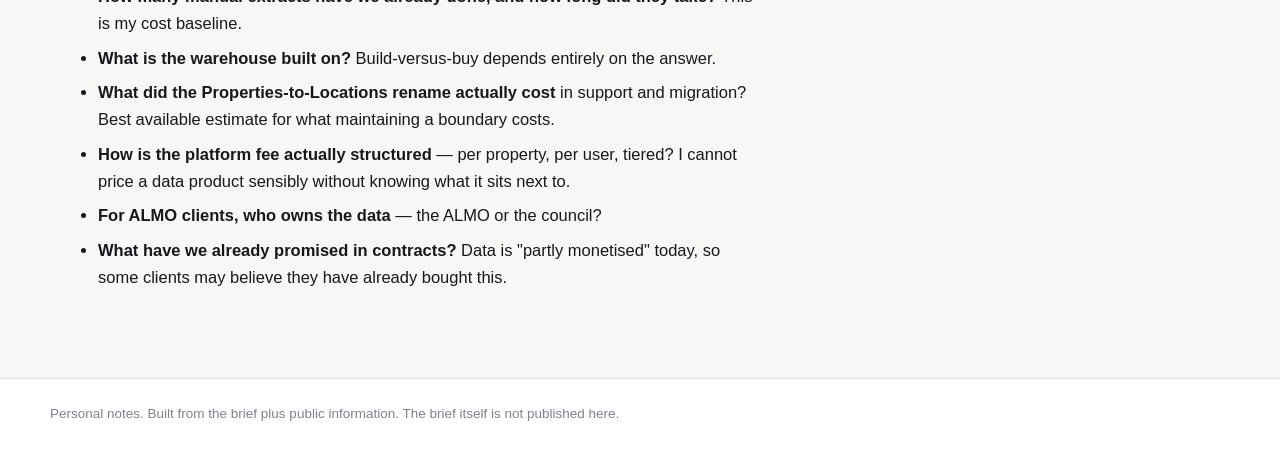
==== commit 3f7affe4: "Add polished slide-based presentation with navigation Co-authored-by: Cursor <cursoragent@cursor.com" ====
--- a/docs/index.html
+++ b/docs/index.html
@@ -23,7 +23,7 @@
     <a href="solutions.html">Solution options</a>
     <a href="how-versioning-works.html">How versioning works</a>
     <a href="pm-interview-prep.html">PM interview prep</a>
-    <a href="final-presentation.html">Final presentation</a>
+    <a href="presentation.html">Presentation</a>
     <a href="prototype.html">Prototype</a>
   </div>
 </nav>
